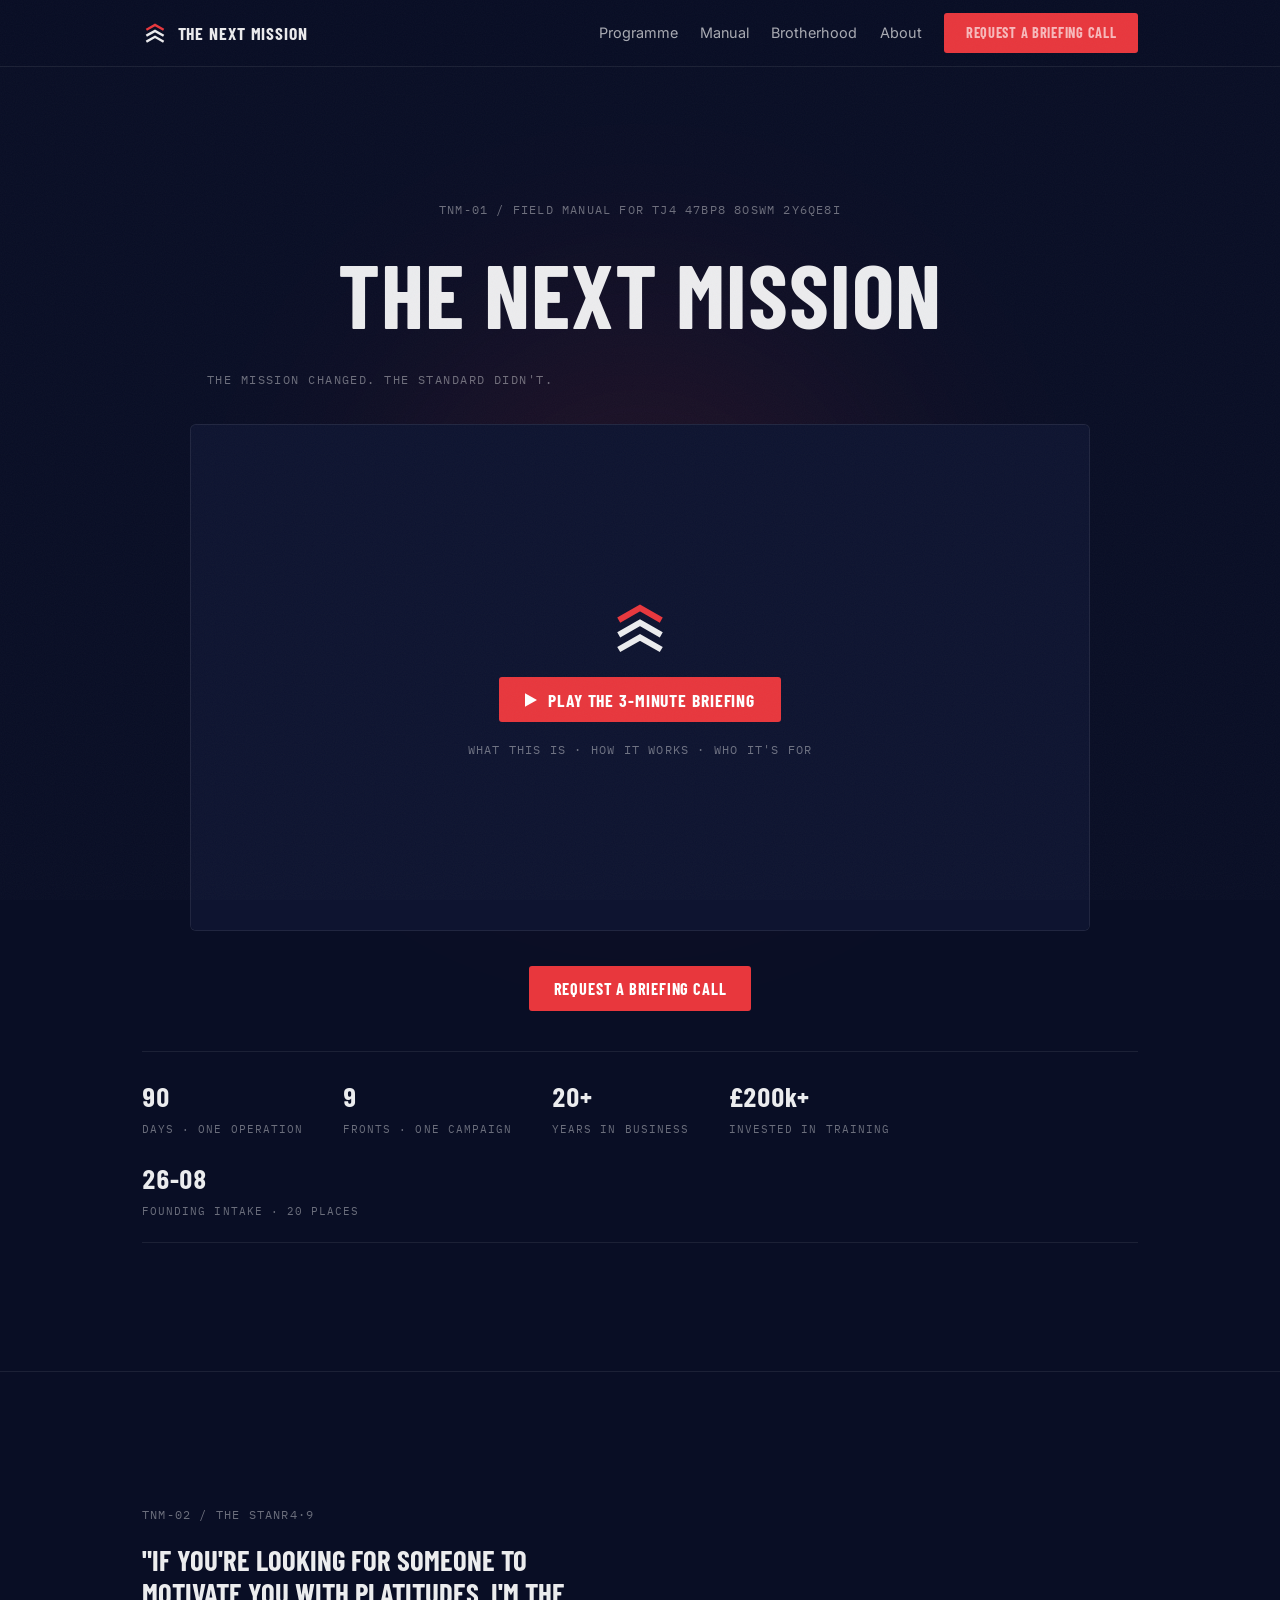
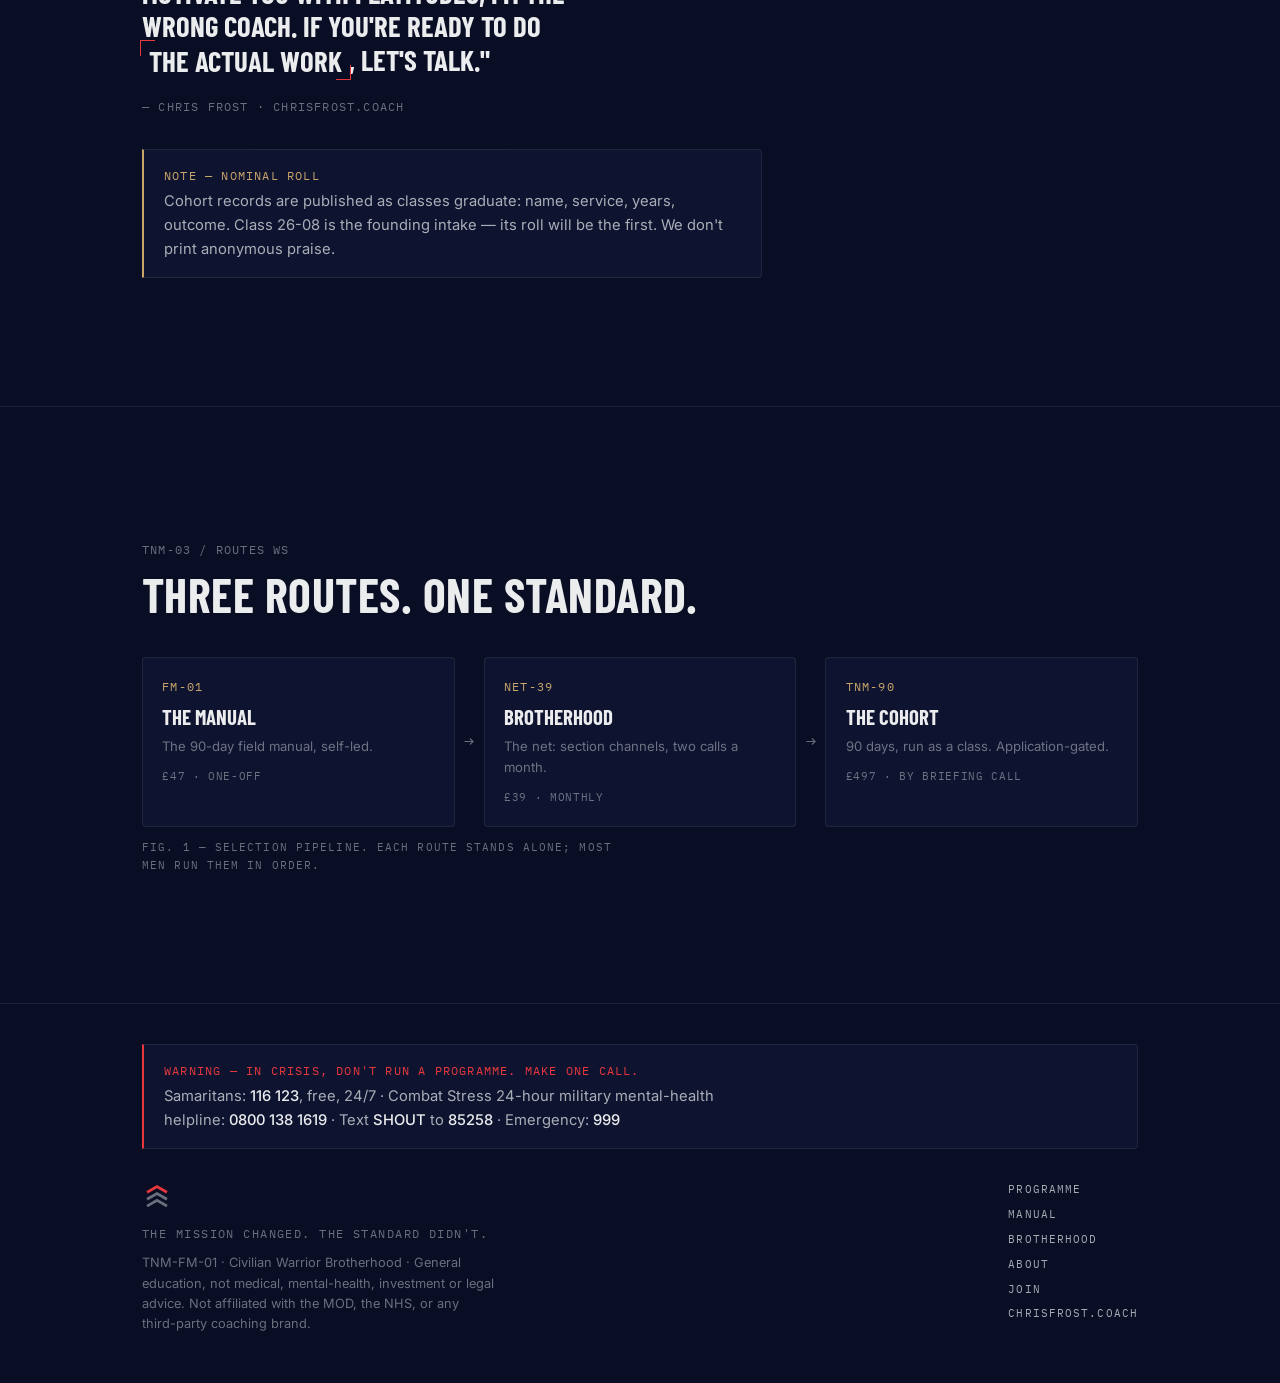
==== index.html @ 394783f0 "The Next Mission — site v1 Co-Authored-By: Claude Fable 5 <noreply@anthropic.com>" ====
<!doctype html>
<html lang="en-GB">
<head>
<meta charset="utf-8">
<meta name="viewport" content="width=device-width, initial-scale=1">
<title>The Next Mission — Civilian Warrior Brotherhood</title>
<meta name="description" content="A 90-day field manual for the fight after service. Built for British veterans. The mission changed. The standard didn't.">
<link rel="preconnect" href="https://fonts.googleapis.com">
<link rel="preconnect" href="https://fonts.gstatic.com" crossorigin>
<link href="https://fonts.googleapis.com/css2?family=Barlow+Condensed:wght@700&family=Inter:wght@400;500&family=IBM+Plex+Mono:wght@400;600&display=swap" rel="stylesheet">
<link rel="stylesheet" href="assets/site.css">
</head>
<body>

<nav class="nav" aria-label="Main">
  <div class="nav-in">
    <a class="brand" href="index.html" aria-label="The Next Mission home">
      <svg width="26" height="26" viewBox="0 0 96 96" aria-hidden="true"><g fill="none" stroke-linecap="square" stroke-width="9"><path d="M20 78 L48 62 L76 78" stroke="rgba(255,255,255,.92)"/><path d="M20 56 L48 40 L76 56" stroke="rgba(255,255,255,.92)"/><path d="M20 34 L48 18 L76 34" stroke="#E8373D"/></g></svg>
      <b>THE NEXT MISSION</b>
    </a>
    <div class="nav-links">
      <a href="programme.html">Programme</a>
      <a href="manual.html">Manual</a>
      <a href="brotherhood.html">Brotherhood</a>
      <a href="about.html">About</a>
      <a class="btn" href="join.html#call">Request a Briefing Call</a>
    </div>
  </div>
</nav>

<main>

<!-- 01 · HERO — the briefing is the hero object; the page's one glow sits behind it -->
<section class="glow" style="text-align:center;border-top:0">
  <div class="wrap">
    <span class="code" data-scramble>TNM-01 / FIELD MANUAL FOR THE FIGHT AFTER SERVICE</span>
    <h1 style="font-size:clamp(3rem,7vw,5.6rem);margin:.3em 0 .35em">The Next Mission</h1>
    <p class="doctrine" style="margin-bottom:2.2rem">THE MISSION CHANGED. THE STANDARD DIDN'T.</p>

    <div class="player" id="player" aria-label="Three-minute programme briefing">
      <div class="player-chrome"><span>BRIEFING · TNM-VID-01</span><span>3:05</span></div>

      <div class="scene" data-start="0" data-dur="12">
        <div class="stamp">MOD 90 — ARMED FORCES ID</div>
        <p class="vo">The day you handed back your MOD 90, they gave you a briefing, a handshake and a resettlement pack. Nobody handed you the next mission.</p>
      </div>
      <div class="scene" data-start="12" data-dur="22">
        <div class="lost"><span>MISSION</span><span>STRUCTURE</span><span>BROTHERHOOD</span><span>SIGNIFICANCE</span></div>
        <p class="vo">You didn't lose your edge on civvy street. You lost the things that sharpened it. And nobody's coming to re-issue them. Good — this time, you write the orders.</p>
      </div>
      <div class="scene" data-start="34" data-dur="24">
        <svg class="chev-draw" width="80" height="80" viewBox="0 0 96 96" aria-hidden="true"><g fill="none" stroke-linecap="square" stroke-width="9"><path d="M20 78 L48 62 L76 78" stroke="rgba(255,255,255,.92)"/><path d="M20 56 L48 40 L76 56" stroke="rgba(255,255,255,.92)"/><path d="M20 34 L48 18 L76 34" stroke="#E8373D"/></g></svg>
        <h3 class="title-card">The Next Mission</h3>
        <span class="code series">A 90-DAY FIELD MANUAL FOR THE FIGHT AFTER SERVICE</span>
        <p class="vo">Not therapy. Not a jobs board. Not a poster with a wolf on it. An operation — planned, briefed, scored.</p>
      </div>
      <div class="scene" data-start="58" data-dur="24">
        <div class="domains">
          <div style="animation-delay:.1s"><span class="code">CH01</span><b>Health</b></div>
          <div style="animation-delay:.25s"><span class="code">CH02</span><b>Mission</b></div>
          <div style="animation-delay:.4s"><span class="code">CH03</span><b>Potential</b></div>
          <div style="animation-delay:.55s"><span class="code">CH04</span><b>Wealth</b></div>
          <div style="animation-delay:.7s"><span class="code">CH05</span><b>Leadership</b></div>
          <div style="animation-delay:.85s"><span class="code">CH06</span><b>Relationships</b></div>
          <div style="animation-delay:1s"><span class="code">CH07</span><b>Happiness</b></div>
          <div style="animation-delay:1.15s"><span class="code">CH08</span><b>Chaos</b></div>
          <div style="animation-delay:1.3s"><span class="code">CH09</span><b>Legacy</b></div>
        </div>
        <p class="vo">Nine fronts. One campaign. Every front runs on the document grammar you already trust — objectives, drills, standards, after-action reviews.</p>
      </div>
      <div class="scene" data-start="82" data-dur="24">
        <div class="rhythm">
          <div style="animation-delay:.1s;height:52px"><b>10</b><span>Prime</span></div>
          <div style="animation-delay:.4s;height:84px"><b>20</b><span>Move</span></div>
          <div style="animation-delay:.7s;height:38px"><b>5</b><span>Debrief</span></div>
        </div>
        <div class="rhythm-total">= <em>35 min</em> / day</div>
        <div class="weekstrip" aria-hidden="true"><i></i><i></i><i></i><i></i><i></i><i></i><i></i><i></i><i></i><i></i><i></i><i></i></div>
        <p class="vo">Twelve weekly missions. Score yourself at day nought, thirty, sixty and ninety. Deltas — not feelings.</p>
      </div>
      <div class="scene" data-start="106" data-dur="24">
        <svg class="squadviz" viewBox="0 0 320 120" aria-hidden="true">
          <line x1="160" y1="34" x2="70" y2="88"/><line x1="160" y1="34" x2="130" y2="92"/><line x1="160" y1="34" x2="190" y2="92"/><line x1="160" y1="34" x2="250" y2="88"/>
          <circle class="lead" cx="160" cy="30" r="13" style="animation-delay:.1s"/>
          <circle cx="70" cy="90" r="11" style="animation-delay:.4s"/><circle cx="130" cy="94" r="11" style="animation-delay:.6s"/>
          <circle cx="190" cy="94" r="11" style="animation-delay:.8s"/><circle cx="250" cy="90" r="11" style="animation-delay:1s"/>
        </svg>
        <div class="sigline"><span>SIGNED — WITNESSED BY YOUR SECTION</span></div>
        <p class="vo">You fall in with a class. An oppo from day one. A section that notices when your SITREP doesn't land. Your commitment isn't a promise to a PDF — it's your name, witnessed.</p>
      </div>
      <div class="scene" data-start="130" data-dur="22">
        <div class="cred-card">
          <h3>Chris Frost</h3>
          <span class="code">BRITISH FORCES VETERAN · ENTREPRENEUR · CERTIFIED COACH</span>
          <div class="k">£200,000+</div>
          <span class="code">INVESTED IN TRAINING WITH THE WORLD'S LEADING COACHES</span>
        </div>
        <p class="vo">Lived experience — not a textbook. Twenty-plus years in business, and the best training money can buy, written into one manual so you don't have to guess what works.</p>
      </div>
      <div class="scene" data-start="152" data-dur="18">
        <div class="coin"><svg width="42" height="42" viewBox="0 0 96 96" aria-hidden="true"><g fill="none" stroke-linecap="square" stroke-width="9"><path d="M20 78 L48 62 L76 78" stroke="#C9A56A"/><path d="M20 56 L48 40 L76 56" stroke="#C9A56A"/><path d="M20 34 L48 18 L76 34" stroke="#E8373D"/></g></svg></div>
        <span class="code brass">FINISHERS LEAD THE NEXT CLASS</span>
        <p class="vo">Finish the ninety and you get the mission after the mission — reaching back for the man one tour behind you. That's not a feature of the brotherhood. That is the brotherhood.</p>
      </div>
      <div class="scene" data-start="170" data-dur="15">
        <div class="cta-card">
          <h3>Class 26-08 is forming</h3>
          <span class="code">20 PLACES · FOUNDING INTAKE</span>
        </div>
        <p class="vo">If you're still the man who does hard things on purpose — fall in. The mission continues.</p>
        <p class="crisis-mini">IN CRISIS? SAMARITANS 116 123 · COMBAT STRESS 0800 138 1619 · TEXT SHOUT TO 85258 · EMERGENCY 999</p>
      </div>

      <div class="poster" id="poster">
        <svg width="64" height="64" viewBox="0 0 96 96" aria-hidden="true"><g fill="none" stroke-linecap="square" stroke-width="9"><path d="M20 78 L48 62 L76 78" stroke="rgba(255,255,255,.92)"/><path d="M20 56 L48 40 L76 56" stroke="rgba(255,255,255,.92)"/><path d="M20 34 L48 18 L76 34" stroke="#E8373D"/></g></svg>
        <button class="playbtn" id="play">
          <svg viewBox="0 0 14 16" fill="currentColor" aria-hidden="true"><path d="M0 0 L14 8 L0 16 Z"/></svg>
          Play the 3-minute briefing
        </button>
        <span class="code">WHAT THIS IS · HOW IT WORKS · WHO IT'S FOR</span>
      </div>
      <div class="player-bar" id="bar" hidden>
        <button class="pp" id="pp" aria-label="Pause">❚❚</button>
        <button class="mute" id="mute" aria-label="Mute voiceover" hidden>🔊</button>
        <div class="track" id="track" role="slider" aria-label="Seek" aria-valuemin="0" aria-valuemax="185" aria-valuenow="0" tabindex="0">
          <div class="rail"><div class="fill" id="fill"></div></div>
        </div>
        <span class="timecode" id="tc">0:00 / 3:05</span>
      </div>
    </div>

    <div style="margin-top:2.2rem">
      <a class="btn" href="join.html#call">Request a Briefing Call</a>
    </div>

    <!-- 02 · PROVENANCE STRIP -->
    <div class="provenance reveal" style="text-align:left">
      <div class="prov"><b>90</b><span>Days · one operation</span></div>
      <div class="prov"><b>9</b><span>Fronts · one campaign</span></div>
      <div class="prov"><b>20+</b><span>Years in business</span></div>
      <div class="prov"><b>£200k+</b><span>Invested in training</span></div>
      <div class="prov"><b>26-08</b><span>Founding intake · 20 places</span></div>
    </div>
  </div>
</section>

<!-- 03 · PROOF (honest: founding intake — records published as classes graduate) -->
<section>
  <div class="wrap reveal">
    <span class="code" data-scramble>TNM-02 / THE STANDARD</span>
    <blockquote style="font-size:clamp(1.3rem,3vw,1.8rem);color:var(--t-hi);max-width:34ch;font-family:var(--font-display);text-transform:uppercase;font-weight:700;line-height:1.15;margin:1rem 0 1.2rem">
      "If you're looking for someone to motivate you with platitudes, I'm the wrong coach. If you're ready to do <span class="crosshair">the actual work</span>, let's talk."
    </blockquote>
    <p class="code">— CHRIS FROST · CHRISFROST.COACH</p>
    <div class="advisory brass" style="margin-top:2rem">
      <span class="code">NOTE — NOMINAL ROLL</span>
      <p>Cohort records are published as classes graduate: name, service, years, outcome. Class 26-08 is the founding intake — its roll will be the first. We don't print anonymous praise.</p>
    </div>
  </div>
</section>

<!-- 04 · PIPELINE -->
<section>
  <div class="wrap reveal">
    <span class="code" data-scramble>TNM-03 / ROUTES IN</span>
    <h2 style="font-size:clamp(2rem,4.5vw,3rem);margin-top:.5rem">Three routes. One standard.</h2>
    <div class="pipeline">
      <a class="pipe-node" href="manual.html">
        <span class="code">FM-01</span><b>The Manual</b>
        <small>The 90-day field manual, self-led.</small>
        <span class="p">£47 · ONE-OFF</span>
      </a>
      <div class="pipe-arrow" aria-hidden="true">→</div>
      <a class="pipe-node" href="brotherhood.html">
        <span class="code">NET-39</span><b>Brotherhood</b>
        <small>The net: section channels, two calls a month.</small>
        <span class="p">£39 · MONTHLY</span>
      </a>
      <div class="pipe-arrow" aria-hidden="true">→</div>
      <a class="pipe-node" href="programme.html">
        <span class="code">TNM-90</span><b>The Cohort</b>
        <small>90 days, run as a class. Application-gated.</small>
        <span class="p">£497 · BY BRIEFING CALL</span>
      </a>
    </div>
    <p class="fig-cap">FIG. 1 — SELECTION PIPELINE. EACH ROUTE STANDS ALONE; MOST MEN RUN THEM IN ORDER.</p>
  </div>
</section>

</main>

<!-- 05 · FOOTER -->
<footer>
  <div class="wrap">
    <div class="advisory signal" style="margin-bottom:2rem;max-width:none">
      <span class="code">WARNING — IN CRISIS, DON'T RUN A PROGRAMME. MAKE ONE CALL.</span>
      <p>Samaritans: <strong>116 123</strong>, free, 24/7 · Combat Stress 24-hour military mental-health helpline: <strong>0800 138 1619</strong> · Text <strong>SHOUT</strong> to <strong>85258</strong> · Emergency: <strong>999</strong></p>
    </div>
    <div class="foot">
      <div>
        <svg width="30" height="30" viewBox="0 0 96 96" aria-hidden="true"><g fill="none" stroke-linecap="square" stroke-width="9"><path d="M20 78 L48 62 L76 78" stroke="rgba(255,255,255,.4)"/><path d="M20 56 L48 40 L76 56" stroke="rgba(255,255,255,.4)"/><path d="M20 34 L48 18 L76 34" stroke="#E8373D"/></g></svg>
        <p class="doctrine" style="margin-top:.8rem">THE MISSION CHANGED. THE STANDARD DIDN'T.</p>
        <p class="fine">TNM-FM-01 · Civilian Warrior Brotherhood · General education, not medical, mental-health, investment or legal advice. Not affiliated with the MOD, the NHS, or any third-party coaching brand.</p>
      </div>
      <nav aria-label="Footer">
        <a href="programme.html">PROGRAMME</a>
        <a href="manual.html">MANUAL</a>
        <a href="brotherhood.html">BROTHERHOOD</a>
        <a href="about.html">ABOUT</a>
        <a href="join.html">JOIN</a>
        <a href="https://chrisfrost.coach">CHRISFROST.COACH</a>
      </nav>
    </div>
  </div>
</footer>

<script src="assets/site.js"></script>
</body>
</html>
---- assets/site.css ----
/* The Next Mission — site design system.
   BINDING SPEC: docs/design-brief.md. Deviations require a DECISIONS.md entry.
   Core rules: hairline borders 1px rgba(255,255,255,.08); text opacity tiers .92/.65/.40;
   red = primary CTA + max one element per viewport; brass = codes, rules, numerals only;
   one glow per page; motion 150–250ms ease-out, ≤4px transforms. */

:root{
  --navy:#090E25; --raised:#0E1430; --overlay:#131A3B;
  --line:rgba(255,255,255,.08); --line-hover:rgba(255,255,255,.16);
  --t-hi:rgba(255,255,255,.92); --t-body:rgba(255,255,255,.65); --t-meta:rgba(255,255,255,.40);
  --signal:#E8373D; --signal-hover:#D02A30; --brass:#C9A56A;
  --font-display:"Barlow Condensed","Arial Narrow","Helvetica Neue",sans-serif;
  --font-body:"Inter",system-ui,"Helvetica Neue",sans-serif;
  --font-mono:"IBM Plex Mono",ui-monospace,"SF Mono",Menlo,monospace;
  --ease:cubic-bezier(.2,.7,.3,1);
}
*{box-sizing:border-box;margin:0;padding:0}
html{scroll-behavior:smooth}
body{background:var(--navy);color:var(--t-body);font-family:var(--font-body);font-size:17px;line-height:1.6;-webkit-font-smoothing:antialiased;overflow-x:hidden}
/* [21st.dev] noise texture — printed-paper grain, the cheapest de-AI move */
body::after{content:"";position:fixed;inset:0;z-index:99;pointer-events:none;opacity:.035;
  background-image:url("data:image/svg+xml,%3Csvg xmlns='http://www.w3.org/2000/svg' width='160' height='160'%3E%3Cfilter id='n'%3E%3CfeTurbulence type='fractalNoise' baseFrequency='0.9' numOctaves='2'/%3E%3C/filter%3E%3Crect width='160' height='160' filter='url(%23n)'/%3E%3C/svg%3E")}
a{color:inherit}
img,svg{max-width:100%;display:block}
::selection{background:var(--signal);color:#fff}
:focus-visible{outline:2px solid var(--signal);outline-offset:2px}
.wrap{max-width:1060px;margin:0 auto;padding:0 clamp(1rem,4vw,2rem)}
h1,h2,h3{font-family:var(--font-display);font-weight:700;text-transform:uppercase;letter-spacing:.01em;color:var(--t-hi);text-wrap:balance;line-height:1}
p{max-width:68ch}
strong{color:var(--t-hi);font-weight:500}

/* mono micro-label grammar */
.code{font-family:var(--font-mono);font-size:12px;letter-spacing:.1em;text-transform:uppercase;color:var(--t-meta)}
.code.brass{color:var(--brass)}
.doctrine{font-family:var(--font-mono);font-size:12px;letter-spacing:.12em;text-transform:uppercase;color:var(--t-meta)}

/* nav */
.nav{position:sticky;top:0;z-index:50;background:color-mix(in srgb,var(--navy) 90%,transparent);backdrop-filter:blur(10px);border-bottom:1px solid var(--line)}
.nav-in{display:flex;align-items:center;gap:1.25rem;padding:.8rem clamp(1rem,4vw,2rem);max-width:1060px;margin:0 auto}
.brand{display:flex;align-items:center;gap:.6rem;text-decoration:none}
.brand b{font-family:var(--font-display);font-weight:700;font-size:1.1rem;letter-spacing:.05em;color:var(--t-hi)}
.nav-links{display:flex;gap:1.4rem;margin-left:auto;align-items:center}
.nav-links a{text-decoration:none;color:var(--t-body);font-size:.9rem;transition:color 150ms var(--ease)}
.nav-links a:hover,.nav-links a[aria-current="page"]{color:var(--t-hi)}
@media(max-width:780px){.nav-links a:not(.btn){display:none}}

/* the one button style */
.btn{display:inline-block;background:var(--signal);color:#fff;font-family:var(--font-display);font-weight:700;text-transform:uppercase;letter-spacing:.05em;font-size:1.02rem;padding:.6em 1.5em;border:0;border-radius:3px;text-decoration:none;cursor:pointer;transition:background 150ms var(--ease)}
.btn:hover{background:var(--signal-hover)}
.textlink{color:var(--t-body);text-decoration:none;border-bottom:1px solid var(--line);transition:color 150ms var(--ease),border-color 150ms var(--ease);font-size:.95rem}
.textlink:hover{color:var(--t-hi);border-color:var(--line-hover)}

/* sections */
main section{padding:clamp(72px,10vw,150px) 0;border-top:1px solid var(--line)}
main section:first-child{border-top:0}
.sec-head{margin-bottom:2.4rem}
.sec-head h2{font-size:clamp(2.2rem,5vw,3.4rem);margin-top:.5rem}
.lead{color:var(--t-body);font-size:1.05rem;max-width:62ch}
.lead strong{color:var(--t-hi)}

/* hairline cards */
.hair{background:var(--raised);border:1px solid var(--line);border-radius:4px;transition:border-color 150ms var(--ease),background 150ms var(--ease)}
.hair:hover{border-color:var(--line-hover);background:var(--overlay)}

/* spec sheet block — appears directly above every CTA */
.spec{border-top:1px solid var(--line);border-bottom:1px solid var(--line);margin:2.2rem 0 1.6rem;max-width:560px}
.spec-row{display:flex;justify-content:space-between;gap:2rem;padding:.65rem 0;border-top:1px solid var(--line)}
.spec-row:first-child{border-top:0}
.spec-row .k{font-family:var(--font-mono);font-size:12px;letter-spacing:.1em;text-transform:uppercase;color:var(--t-meta)}
.spec-row .v{font-family:var(--font-mono);font-size:13px;letter-spacing:.06em;text-transform:uppercase;color:var(--t-hi);text-align:right;font-variant-numeric:tabular-nums}
.spec-row .v.brass{color:var(--brass)}

/* advisory boxes — NOTE (meta) / STANDARD (brass) / WARNING (signal) */
.advisory{border:1px solid var(--line);border-left:2px solid var(--t-meta);background:var(--raised);padding:1rem 1.25rem;max-width:620px;border-radius:0 4px 4px 0}
.advisory.brass{border-left-color:var(--brass)}
.advisory.signal{border-left-color:var(--signal)}
.advisory .code{display:block;margin-bottom:.35rem}
.advisory.signal .code{color:var(--signal)}
.advisory.brass .code{color:var(--brass)}
.advisory p{font-size:.92rem;color:var(--t-body)}
.advisory ul{margin:.4rem 0 0 1.1rem;font-size:.92rem;color:var(--t-body)}
.advisory li{margin:.2rem 0}

/* phase diagram — 1px brass engineering strokes, figure-numbered */
.fig{margin:2.5rem 0}
.fig-cap{font-family:var(--font-mono);font-size:11px;letter-spacing:.1em;text-transform:uppercase;color:var(--t-meta);margin-top:.8rem}
.phases{display:grid;grid-template-columns:repeat(3,1fr);gap:0;border:1px solid var(--line)}
.phase{padding:1.4rem 1.2rem;border-left:1px solid var(--line)}
.phase:first-child{border-left:0}
.phase .code{color:var(--brass);display:block}
.phase b{font-family:var(--font-display);font-weight:700;text-transform:uppercase;font-size:1.35rem;color:var(--t-hi);display:block;margin:.3rem 0 .2rem}
.phase small{font-size:.85rem;color:var(--t-meta);display:block}
.phase .days{font-family:var(--font-mono);font-size:11px;color:var(--t-meta);letter-spacing:.08em;display:block;margin-top:.6rem;border-top:1px solid var(--line);padding-top:.5rem}
@media(max-width:640px){.phases{grid-template-columns:1fr}.phase{border-left:0;border-top:1px solid var(--line)}.phase:first-child{border-top:0}}

/* timetable / schedule blocks */
.sched{border:1px solid var(--line);border-radius:4px;overflow:hidden;max-width:640px}
.sched-row{display:grid;grid-template-columns:110px 1fr;border-top:1px solid var(--line)}
.sched-row:first-child{border-top:0}
.sched-row .t{font-family:var(--font-mono);font-size:12px;letter-spacing:.06em;color:var(--brass);padding:.8rem;border-right:1px solid var(--line);text-transform:uppercase}
.sched-row .d{padding:.8rem 1rem;font-size:.92rem;color:var(--t-body)}
.sched-row .d b{color:var(--t-hi);font-weight:500}

/* [21st.dev] terminal card — MISSION LOG (reserved for REAL records only) */
.terminal{background:#070B1D;border:1px solid var(--line);border-radius:4px;max-width:620px;font-family:var(--font-mono)}
.terminal-bar{display:flex;gap:.4rem;padding:.6rem .8rem;border-bottom:1px solid var(--line)}
.terminal-bar i{width:9px;height:9px;border-radius:50%;background:var(--line);display:block}
.terminal-body{padding:1rem 1.1rem;font-size:.82rem;line-height:1.7;color:var(--t-body)}
.terminal-body .ln{color:var(--t-meta)}
.terminal-body .ok{color:var(--brass)}

/* [21st.dev] crosshair pointer-highlight — max one per page */
.crosshair{position:relative;display:inline-block;color:var(--t-hi);padding:.05em .25em}
.crosshair::before,.crosshair::after{content:"";position:absolute;width:.5em;height:.5em;border:1.5px solid var(--signal)}
.crosshair::before{top:-2px;left:-2px;border-right:0;border-bottom:0}
.crosshair::after{bottom:-2px;right:-2px;border-left:0;border-top:0}

/* [21st.dev] sticky intake banner */
.intake-bar{position:sticky;top:53px;z-index:40;background:var(--signal);color:#fff;font-family:var(--font-mono);font-size:11.5px;letter-spacing:.08em;text-transform:uppercase;text-align:center;padding:.55rem 1rem}
.intake-bar a{color:#fff;text-decoration:underline;text-underline-offset:2px}

/* [21st.dev] radar sweep — brass conic, low opacity (brotherhood) */
.radar-wrap{position:relative;overflow:hidden}
.radar{position:absolute;width:640px;height:640px;left:50%;top:50%;transform:translate(-50%,-50%);border-radius:50%;pointer-events:none;opacity:.10;
  background:conic-gradient(from 0deg,transparent 0 84%,var(--brass) 97%,transparent 100%);
  animation:radar 7s linear infinite}
.radar::after{content:"";position:absolute;inset:0;border-radius:50%;border:1px solid var(--brass);opacity:.5}
.radar::before{content:"";position:absolute;inset:22%;border-radius:50%;border:1px solid var(--brass);opacity:.35}
@keyframes radar{to{transform:translate(-50%,-50%) rotate(360deg)}}

/* [21st.dev] image/day comparison slider */
.compare{position:relative;border:1px solid var(--line);border-radius:4px;overflow:hidden;max-width:720px;user-select:none}
.compare .pane{padding:1.6rem 1.4rem;min-height:220px}
.compare .after{position:absolute;inset:0;background:var(--raised);clip-path:inset(0 0 0 var(--cut,50%))}
.compare .tag{position:absolute;top:.7rem;font-family:var(--font-mono);font-size:10.5px;letter-spacing:.1em;color:var(--t-meta)}
.compare .tag.l{left:.9rem}.compare .tag.r{right:.9rem;color:var(--brass)}
.compare .handle{position:absolute;top:0;bottom:0;left:var(--cut,50%);width:1px;background:var(--line-hover);cursor:ew-resize}
.compare .handle::after{content:"◂ ▸";position:absolute;top:50%;left:50%;transform:translate(-50%,-50%);background:var(--overlay);border:1px solid var(--line-hover);border-radius:999px;padding:.25rem .55rem;font-size:.7rem;color:var(--t-hi);white-space:nowrap}
.compare ul{list-style:none;font-size:.9rem;display:flex;flex-direction:column;gap:.45rem;margin-top:1.6rem}
.compare li::before{content:"— ";color:var(--t-meta)}
.compare .after li::before{content:"▲ ";color:var(--brass)}

/* [21st.dev] redaction flashlight */
.redact{position:relative;background:var(--raised);border:1px solid var(--line);border-radius:4px;padding:1.6rem;max-width:640px;cursor:crosshair}
.redact p{font-size:1rem;line-height:1.9}
.redact .blk{background:var(--t-hi);color:transparent;border-radius:1px;transition:background 250ms var(--ease),color 250ms var(--ease)}
.redact.on .blk,.redact .blk.reveal{background:transparent;color:var(--signal)}
.redact .hint{font-family:var(--font-mono);font-size:10.5px;letter-spacing:.1em;text-transform:uppercase;color:var(--t-meta);display:block;margin-top:1rem}

/* tier cards + comparison table */
.tiers{display:grid;grid-template-columns:repeat(auto-fit,minmax(240px,1fr));gap:1rem;margin-top:2.2rem;align-items:stretch}
.tier{background:var(--raised);border:1px solid var(--line);border-radius:4px;padding:1.6rem;display:flex;flex-direction:column;gap:.55rem;transition:border-color 150ms var(--ease)}
.tier:hover{border-color:var(--line-hover)}
.tier.feature{border-color:rgba(232,55,61,.5)}
.tier .code{display:block}
.tier h3{font-size:1.35rem}
.tier .price{font-family:var(--font-display);font-size:2.2rem;font-weight:700;color:var(--t-hi);font-variant-numeric:tabular-nums}
.tier .price small{font-size:.95rem;color:var(--t-meta);font-family:var(--font-body);font-weight:400}
.tier ul{list-style:none;display:flex;flex-direction:column;gap:.45rem;font-size:.9rem;margin:.2rem 0 1rem}
.tier ul li::before{content:"— ";color:var(--t-meta)}
.tier .btn,.tier .textlink{margin-top:auto;text-align:center}
.cmp{margin-top:2rem;border:1px solid var(--line);border-radius:4px;overflow-x:auto}
.cmp table{width:100%;border-collapse:collapse;font-size:.88rem;min-width:560px}
.cmp th{font-family:var(--font-mono);font-size:11px;letter-spacing:.08em;text-transform:uppercase;color:var(--t-meta);font-weight:400;text-align:left;padding:.7rem .9rem;border-bottom:1px solid var(--line)}
.cmp td{padding:.6rem .9rem;border-bottom:1px solid var(--line);color:var(--t-body)}
.cmp tr:last-child td{border-bottom:0}
.cmp td.y{color:var(--brass);font-family:var(--font-mono)}
.cmp td.n{color:var(--t-meta)}

/* dossier / service record table */
.dossier{display:grid;gap:2rem;grid-template-columns:1fr;max-width:820px}
@media(min-width:760px){.dossier{grid-template-columns:280px 1fr}}
.id-photo{border:1px solid var(--line);border-radius:4px;aspect-ratio:4/5;background:var(--raised);display:flex;flex-direction:column;align-items:center;justify-content:center;gap:.8rem;color:var(--t-meta)}
.record{border:1px solid var(--line);border-radius:4px}
.record-row{display:grid;grid-template-columns:160px 1fr;border-top:1px solid var(--line)}
.record-row:first-child{border-top:0}
.record-row .k{font-family:var(--font-mono);font-size:11px;letter-spacing:.1em;text-transform:uppercase;color:var(--t-meta);padding:.75rem .9rem;border-right:1px solid var(--line)}
.record-row .v{padding:.75rem 1rem;font-size:.92rem;color:var(--t-hi)}
@media(max-width:520px){.record-row{grid-template-columns:120px 1fr}}

/* pipeline diagram (index) */
.pipeline{display:grid;grid-template-columns:1fr auto 1fr auto 1fr;gap:.6rem;align-items:stretch;margin-top:2.4rem}
.pipe-node{background:var(--raised);border:1px solid var(--line);border-radius:4px;padding:1.2rem;text-decoration:none;transition:border-color 150ms var(--ease),background 150ms var(--ease);display:block}
.pipe-node:hover{border-color:var(--line-hover);background:var(--overlay)}
.pipe-node .code{color:var(--brass);display:block}
.pipe-node b{font-family:var(--font-display);font-weight:700;text-transform:uppercase;font-size:1.3rem;color:var(--t-hi);display:block;margin:.25rem 0 .15rem}
.pipe-node small{font-size:.82rem;color:var(--t-meta);display:block}
.pipe-node .p{font-family:var(--font-mono);font-size:11px;color:var(--t-meta);display:block;margin-top:.7rem;letter-spacing:.06em}
.pipe-arrow{display:flex;align-items:center;color:var(--t-meta);font-family:var(--font-mono)}
@media(max-width:700px){.pipeline{grid-template-columns:1fr}.pipe-arrow{justify-content:center;transform:rotate(90deg);padding:.1rem 0}}

/* provenance strip */
.provenance{display:flex;flex-wrap:wrap;gap:2.5rem;row-gap:1.2rem;align-items:baseline;border-top:1px solid var(--line);border-bottom:1px solid var(--line);padding:1.4rem 0;margin-top:2.5rem}
.prov{display:flex;flex-direction:column;gap:.15rem}
.prov b{font-family:var(--font-display);font-size:1.7rem;font-weight:700;color:var(--t-hi);font-variant-numeric:tabular-nums}
.prov span{font-family:var(--font-mono);font-size:10.5px;letter-spacing:.1em;text-transform:uppercase;color:var(--t-meta)}

/* form (join) */
.callform{background:var(--raised);border:1px solid var(--line);border-radius:4px;padding:1.8rem;max-width:560px}
.callform label{display:block;font-family:var(--font-mono);font-size:11px;letter-spacing:.1em;text-transform:uppercase;color:var(--t-meta);margin:1.1rem 0 .35rem}
.callform label:first-of-type{margin-top:0}
.callform input,.callform select,.callform textarea{width:100%;background:var(--navy);border:1px solid var(--line);border-radius:3px;color:var(--t-hi);font-family:var(--font-body);font-size:.95rem;padding:.6rem .7rem;transition:border-color 150ms var(--ease)}
.callform input:focus,.callform select:focus,.callform textarea:focus{outline:0;border-color:var(--line-hover)}
.callform textarea{min-height:96px;resize:vertical}
.callform .btn{width:100%;margin-top:1.4rem}
.callform .trust{font-size:.82rem;color:var(--t-meta);margin-top:.8rem;text-align:center}

/* FAQ — plain, hairline */
.faq{margin-top:2rem;max-width:640px}
.faq details{border-top:1px solid var(--line);padding:.85rem 0}
.faq details:last-child{border-bottom:1px solid var(--line)}
.faq summary{cursor:pointer;font-weight:500;color:var(--t-hi);font-size:1rem;list-style:none;display:flex;justify-content:space-between;gap:1rem}
.faq summary::after{content:"+";color:var(--t-meta);font-family:var(--font-mono)}
.faq details[open] summary::after{content:"–"}
.faq details p{color:var(--t-body);font-size:.92rem;margin-top:.5rem}

/* footer */
footer{border-top:1px solid var(--line);padding:2.5rem 0 3rem}
.foot{display:flex;flex-wrap:wrap;gap:2rem;justify-content:space-between;align-items:flex-start}
.foot .fine{color:var(--t-meta);font-size:.8rem;max-width:44ch;margin-top:.6rem}
.foot nav{display:flex;flex-direction:column;gap:.45rem}
.foot nav a{text-decoration:none;font-family:var(--font-mono);font-size:11px;letter-spacing:.1em;text-transform:uppercase;color:var(--t-body)}
.foot nav a:hover{color:var(--t-hi)}

/* hero glow — the ONE glow per page */
.glow{position:relative}
.glow::before{content:"";position:absolute;width:520px;height:520px;left:50%;top:38%;transform:translate(-50%,-50%);border-radius:50%;background:var(--signal);opacity:.10;filter:blur(120px);pointer-events:none;z-index:-1}
.glow.brass::before{background:var(--brass);opacity:.08}

/* briefing player (index hero) */
.player{position:relative;max-width:900px;margin:0 auto;aspect-ratio:16/9;background:var(--raised);border:1px solid var(--line);border-radius:6px;overflow:hidden;text-align:left}
.player-chrome{position:absolute;top:0;left:0;right:0;display:flex;justify-content:space-between;padding:.7rem 1rem;z-index:5;pointer-events:none}
.player-chrome span{font-family:var(--font-mono);font-size:11px;letter-spacing:.1em;text-transform:uppercase;color:var(--t-meta)}
.scene{position:absolute;inset:0;display:none;flex-direction:column;align-items:center;justify-content:center;padding:clamp(1rem,5vw,3rem);gap:clamp(.6rem,2vw,1.3rem)}
.scene.active{display:flex}
.vo{max-width:36rem;text-align:center;color:var(--t-body);font-size:clamp(.9rem,2.1vw,1.05rem);opacity:0;transform:translateY(4px);transition:opacity .6s var(--ease),transform .6s var(--ease)}
.scene.active .vo{opacity:1;transform:none}
.stamp{font-family:var(--font-mono);font-size:clamp(1.1rem,3.6vw,1.9rem);letter-spacing:.16em;border:1px solid var(--t-hi);color:var(--t-hi);padding:.5em 1em;opacity:0;text-align:center}
.scene.active .stamp{animation:stampIn .5s .4s var(--ease) forwards,stampOut 1s 9s var(--ease) forwards}
@keyframes stampIn{from{opacity:0;transform:scale(1.2)}to{opacity:1;transform:scale(1)}}
@keyframes stampOut{to{opacity:0;transform:translateX(48vw)}}
.lost{display:flex;flex-direction:column;gap:.35em;text-align:center}
.lost span{font-family:var(--font-display);font-size:clamp(1.5rem,4.6vw,2.4rem);font-weight:700;letter-spacing:.05em;opacity:0;color:var(--t-hi)}
.scene.active .lost span{animation:lightDim 5s var(--ease) forwards}
.scene.active .lost span:nth-child(2){animation-delay:1.3s}
.scene.active .lost span:nth-child(3){animation-delay:2.6s}
.scene.active .lost span:nth-child(4){animation-delay:3.9s}
@keyframes lightDim{0%{opacity:0}18%{opacity:.92}100%{opacity:.2}}
.chev-draw path{stroke-dasharray:130;stroke-dashoffset:130}
.scene.active .chev-draw path{animation:draw .8s var(--ease) forwards}
.scene.active .chev-draw path:nth-child(2){animation-delay:.5s}
.scene.active .chev-draw path:nth-child(3){animation-delay:1s}
@keyframes draw{to{stroke-dashoffset:0}}
.scene h3.title-card{font-size:clamp(1.8rem,5vw,2.9rem);text-align:center;opacity:0}
.scene.active h3.title-card{animation:fadeUp .7s 1.6s var(--ease) forwards}
.scene .series{opacity:0}
.scene.active .series{animation:fadeUp .7s 2s var(--ease) forwards}
@keyframes fadeUp{from{opacity:0;transform:translateY(4px)}to{opacity:1;transform:none}}
.domains{display:grid;grid-template-columns:repeat(3,1fr);gap:.5rem;width:min(30rem,90%)}
.domains div{border:1px solid var(--line);border-radius:3px;padding:.5rem .6rem;opacity:0;background:var(--overlay)}
.domains .code{color:var(--brass);font-size:.65rem;display:block}
.domains b{font-family:var(--font-display);font-weight:700;text-transform:uppercase;letter-spacing:.03em;color:var(--t-hi);font-size:clamp(.85rem,2vw,1rem)}
.scene.active .domains div{animation:fadeUp .4s var(--ease) forwards}
.rhythm{display:flex;gap:.5rem;align-items:flex-end}
.rhythm div{background:var(--overlay);border:1px solid var(--line);border-radius:3px;display:flex;flex-direction:column;justify-content:flex-end;align-items:center;padding:.4rem;width:clamp(3.2rem,9vw,4.5rem);opacity:0}
.rhythm div b{font-family:var(--font-display);font-size:1.25rem;color:var(--t-hi)}
.rhythm div span{font-size:.6rem;color:var(--t-meta);font-family:var(--font-mono);text-transform:uppercase;letter-spacing:.05em;text-align:center}
.scene.active .rhythm div{animation:fadeUp .5s var(--ease) forwards}
.rhythm-total{font-family:var(--font-display);font-size:clamp(1.5rem,4.2vw,2.2rem);color:var(--t-hi);opacity:0}
.rhythm-total em{color:var(--signal);font-style:normal}
.scene.active .rhythm-total{animation:fadeUp .6s 1.7s var(--ease) forwards}
.weekstrip{display:flex;gap:3px;opacity:0}
.scene.active .weekstrip{animation:fadeUp .5s 2.4s var(--ease) forwards}
.weekstrip i{width:clamp(14px,3vw,24px);height:6px;background:var(--brass);opacity:.7}
.weekstrip i:nth-child(4n){background:var(--signal)}
.squadviz{width:min(22rem,80%)}
.squadviz line{stroke:var(--line);stroke-width:1.5}
.squadviz circle{fill:var(--overlay);stroke:var(--t-meta);stroke-width:1.5;opacity:0}
.scene.active .squadviz circle{animation:fadeUp .4s var(--ease) forwards}
.squadviz circle.lead{stroke:var(--signal)}
.sigline{width:min(20rem,70%);border-bottom:1px solid var(--t-meta);position:relative;height:2.2rem}
.sigline::after{content:"";position:absolute;bottom:6px;left:0;height:1px;width:0;background:var(--t-hi);transition:width 1.4s 1.2s var(--ease)}
.scene.active .sigline::after{width:72%}
.sigline span{position:absolute;bottom:-1.5rem;left:0;font-family:var(--font-mono);font-size:.6rem;color:var(--t-meta);letter-spacing:.1em}
.cred-card,.cta-card{border:1px solid var(--line);background:var(--overlay);border-radius:4px;padding:clamp(1rem,3vw,1.6rem) clamp(1.2rem,4vw,2rem);text-align:center;opacity:0;max-width:30rem}
.cta-card{border-color:rgba(232,55,61,.5)}
.scene.active .cred-card,.scene.active .cta-card{animation:fadeUp .6s .3s var(--ease) forwards}
.cred-card h3,.cta-card h3{font-size:clamp(1.4rem,3.6vw,2rem)}
.cred-card .code{display:block;margin-top:.4rem;color:var(--brass)}
.cred-card .k{font-family:var(--font-display);font-size:clamp(1.5rem,4vw,2.2rem);color:var(--t-hi);margin-top:.4rem}
.cta-card .code{margin-top:.4rem;display:block}
.coin{width:clamp(84px,16vw,120px);aspect-ratio:1;border-radius:50%;border:1px solid var(--brass);display:flex;align-items:center;justify-content:center;opacity:0}
.scene.active .coin{animation:coinIn 1.6s var(--ease) forwards}
@keyframes coinIn{0%{opacity:0;transform:rotateY(90deg)}55%{opacity:1;transform:rotateY(-12deg)}100%{opacity:1;transform:rotateY(0)}}
.crisis-mini{position:absolute;bottom:3.4rem;left:0;right:0;text-align:center;font-size:.64rem;color:var(--t-meta);font-family:var(--font-mono);letter-spacing:.04em;opacity:0;padding:0 1rem}
.scene.active .crisis-mini{animation:fadeUp .6s 2s var(--ease) forwards}
.poster{position:absolute;inset:0;display:flex;flex-direction:column;align-items:center;justify-content:center;gap:1.1rem;background:var(--raised);z-index:10;transition:opacity .4s var(--ease)}
.poster.hidden{opacity:0;pointer-events:none}
.poster .code{color:var(--t-meta)}
.playbtn{display:flex;align-items:center;gap:.7rem;background:var(--signal);border:0;color:#fff;font-family:var(--font-display);font-weight:700;text-transform:uppercase;letter-spacing:.05em;font-size:1.1rem;padding:.65em 1.5em;border-radius:3px;cursor:pointer;transition:background 150ms var(--ease)}
.playbtn:hover{background:var(--signal-hover)}
.playbtn svg{width:12px;height:14px}
.player-bar{position:absolute;bottom:0;left:0;right:0;display:flex;align-items:center;gap:.7rem;padding:.55rem .9rem;background:color-mix(in srgb,var(--navy) 86%,transparent);z-index:6}
.pp,.mute{background:none;border:1px solid var(--line);color:var(--t-hi);width:1.9rem;height:1.9rem;border-radius:3px;cursor:pointer;font-size:.7rem;display:flex;align-items:center;justify-content:center;flex:none;transition:border-color 150ms var(--ease)}
.pp:hover,.mute:hover{border-color:var(--line-hover)}
.track{flex:1;height:18px;display:flex;align-items:center;cursor:pointer;position:relative}
.track .rail{height:2px;width:100%;background:var(--line);position:relative}
.track .fill{position:absolute;left:0;top:0;bottom:0;width:0;background:var(--signal)}
.track .seg{position:absolute;top:-3px;width:1px;height:8px;background:var(--t-meta);opacity:.5}
.timecode{font-family:var(--font-mono);font-size:.7rem;color:var(--t-meta);min-width:74px;text-align:right;font-variant-numeric:tabular-nums}

/* sticky-scroll phase walkthrough (programme) */
.sticky-walk{display:grid;gap:2rem}
@media(min-width:860px){.sticky-walk{grid-template-columns:1fr 380px}.walk-panel{position:sticky;top:120px;align-self:start}}
.walk-step{padding:1.2rem 0;border-top:1px solid var(--line)}
.walk-step:first-child{border-top:0}
.walk-step .code{color:var(--brass)}
.walk-step h3{font-size:1.4rem;margin:.3rem 0 .3rem}
.walk-step p{font-size:.95rem}
.walk-panel .hair{padding:1.4rem}

/* reveal */
.reveal{opacity:0;transform:translateY(4px);transition:opacity .5s var(--ease),transform .5s var(--ease)}
.reveal.in{opacity:1;transform:none}

@media (prefers-reduced-motion: reduce){
  *,*::before,*::after{animation-duration:.001s!important;transition-duration:.001s!important}
  .reveal{opacity:1;transform:none}
  .radar{display:none}
  html{scroll-behavior:auto}
}
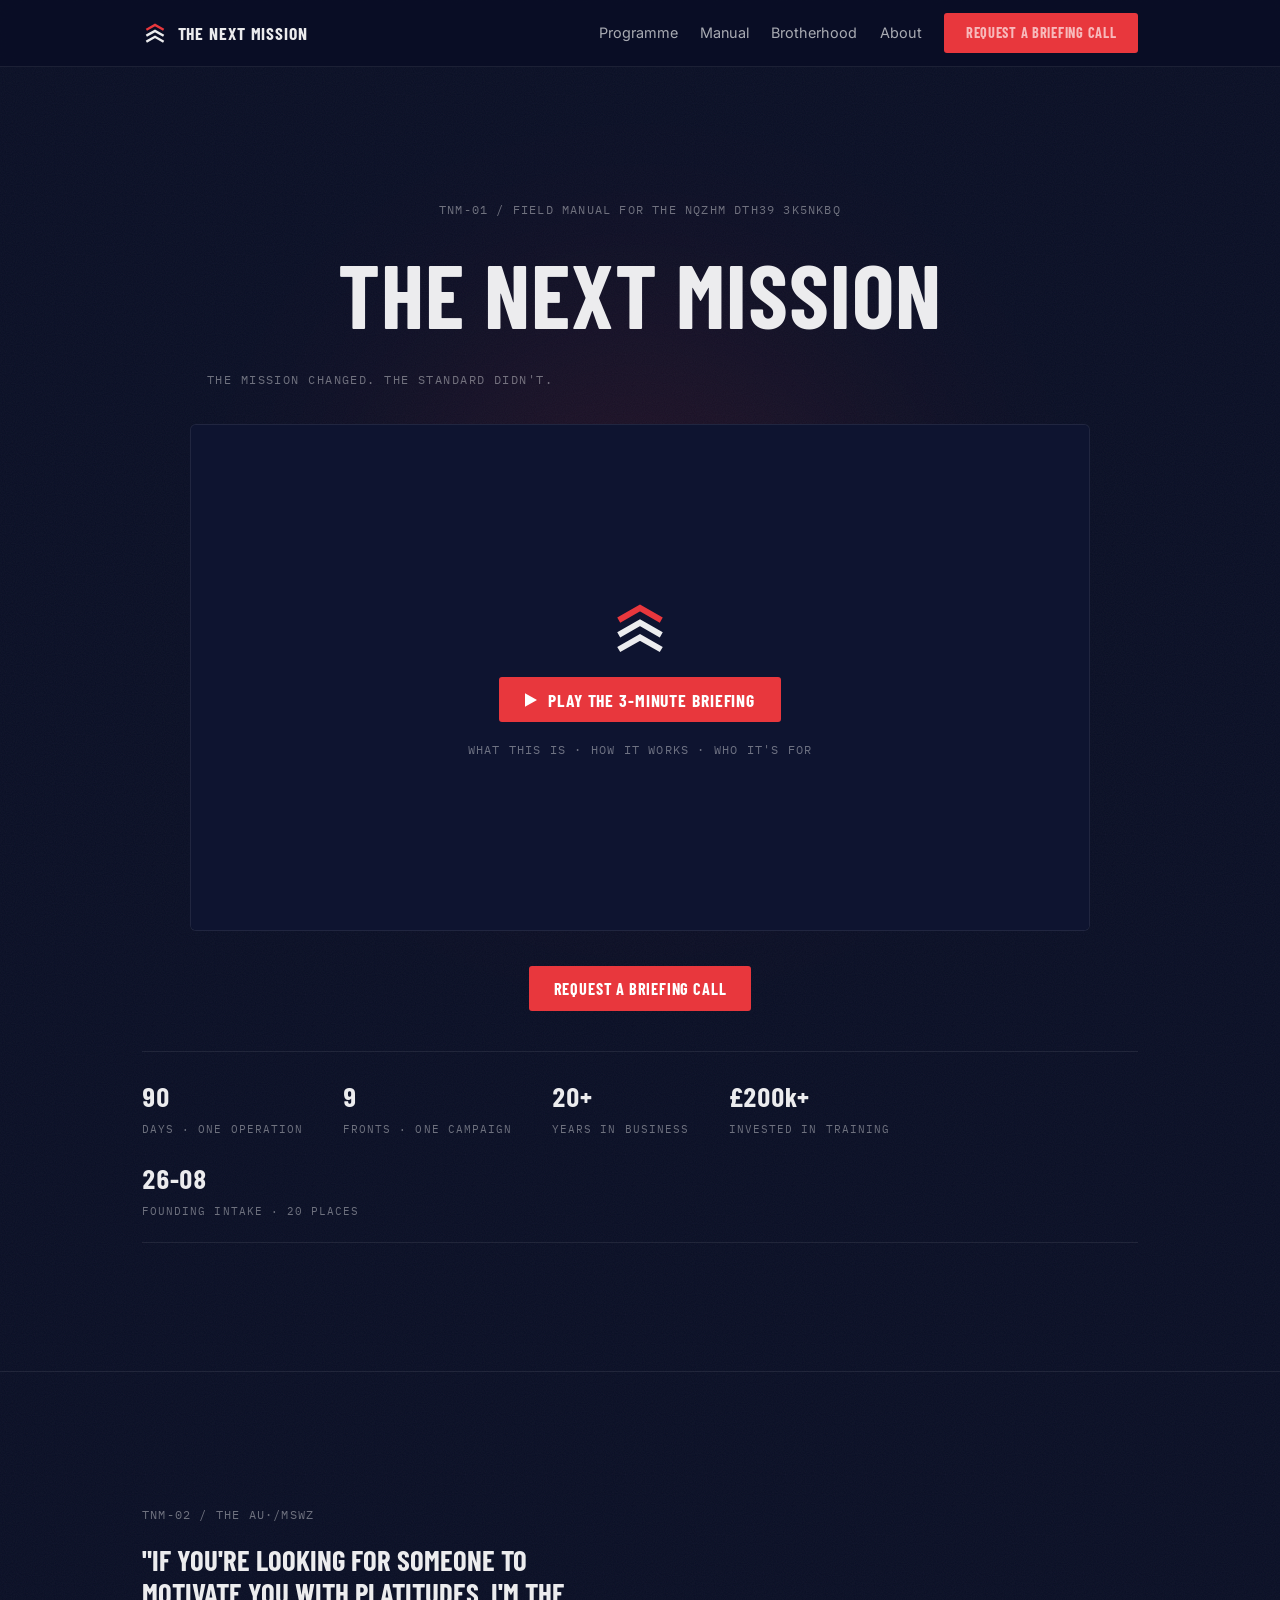
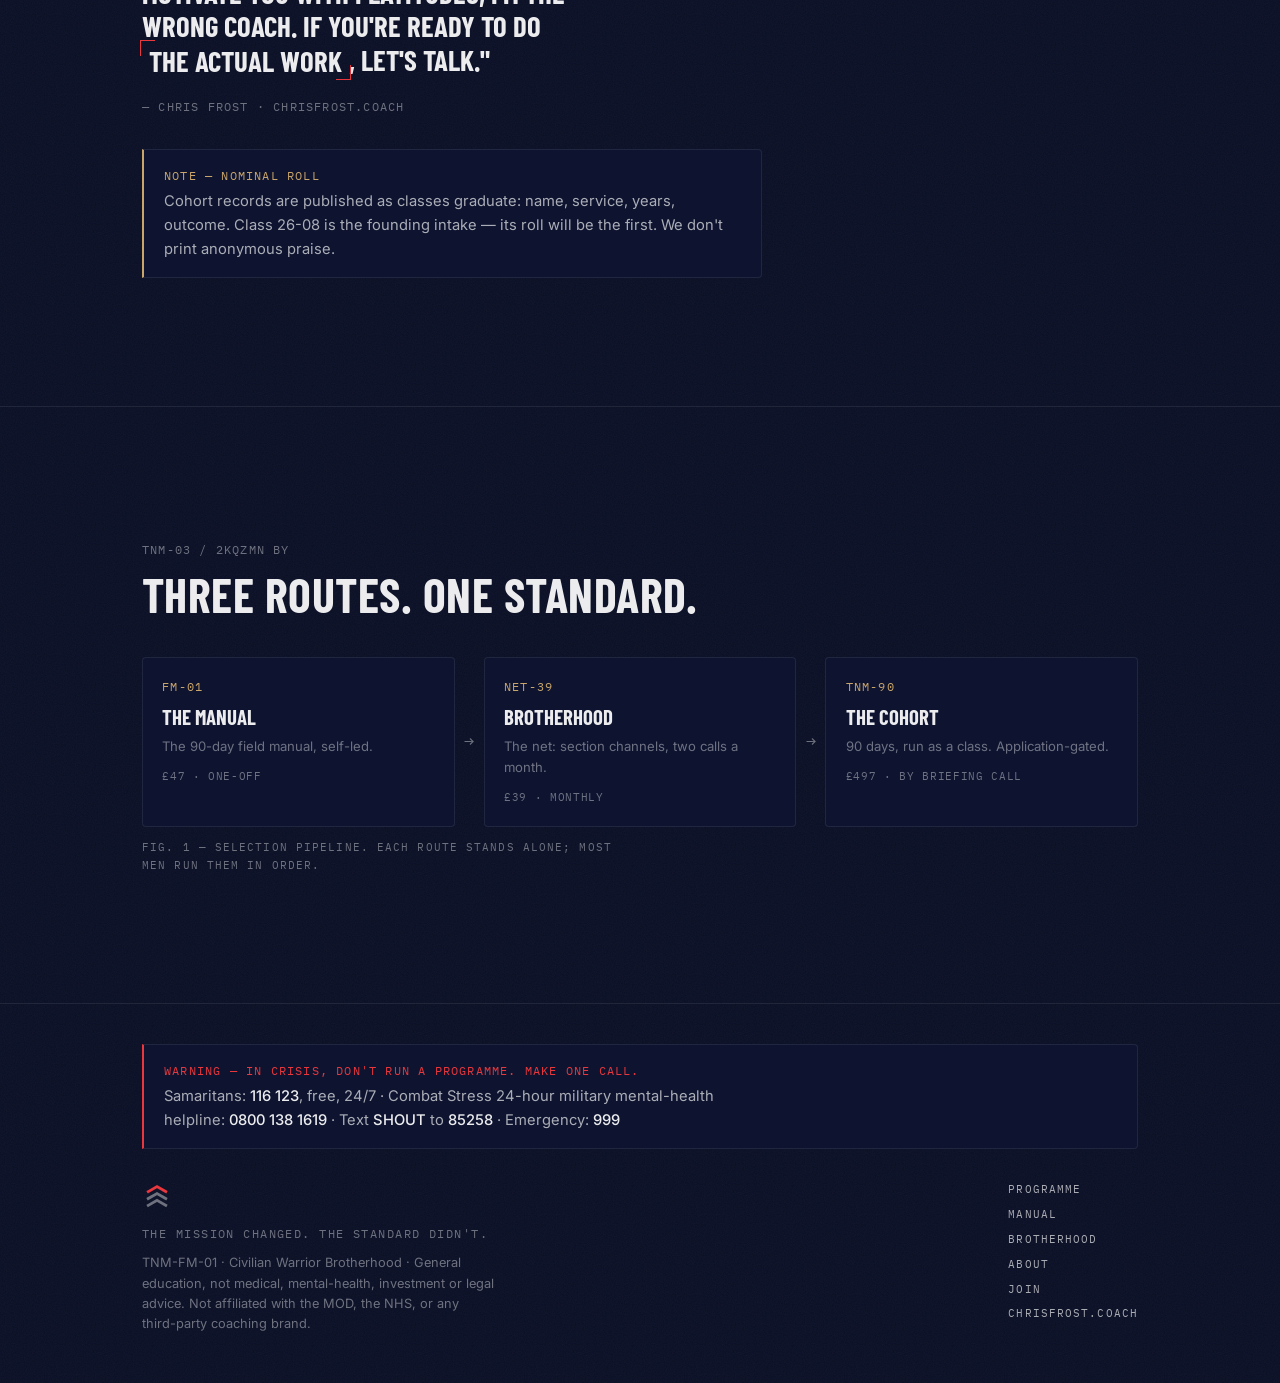
==== commit e5c94589: "Deploy site 2026-07-11 11:13 Co-Authored-By: Claude Fable 5 <noreply@anthropic.com>" ====
--- a/index.html
+++ b/index.html
@@ -7,7 +7,8 @@
 <meta name="description" content="A 90-day field manual for the fight after service. Built for British veterans. The mission changed. The standard didn't.">
 <link rel="preconnect" href="https://fonts.googleapis.com">
 <link rel="preconnect" href="https://fonts.gstatic.com" crossorigin>
-<link href="https://fonts.googleapis.com/css2?family=Barlow+Condensed:wght@700&family=Inter:wght@400;500&family=IBM+Plex+Mono:wght@400;600&display=swap" rel="stylesheet">
+<link href="https://fonts.googleapis.com/css2?family=Barlow+Condensed:wght@700&family=Inter:wght@400;500&family=IBM+Plex+Mono:wght@400;600&display=swap" rel="stylesheet" media="print" onload="this.media='all'">
+<noscript><link href="https://fonts.googleapis.com/css2?family=Barlow+Condensed:wght@700&family=Inter:wght@400;500&family=IBM+Plex+Mono:wght@400;600&display=swap" rel="stylesheet"></noscript>
 <link rel="stylesheet" href="assets/site.css">
 </head>
 <body>
@@ -111,7 +112,19 @@
         <p class="crisis-mini">IN CRISIS? SAMARITANS 116 123 · COMBAT STRESS 0800 138 1619 · TEXT SHOUT TO 85258 · EMERGENCY 999</p>
       </div>
 
-      <div class="poster" id="poster">
+      <!-- journey layer: battlefield → boardroom, one continuous line — "The mission changed. The standard didn't." drawn -->
+    <div class="journey" aria-hidden="true">
+      <svg viewBox="0 0 900 96" preserveAspectRatio="none">
+        <line class="jbase" x1="0" y1="78" x2="900" y2="78"/>
+        <path class="jline" d="M0,70 L20,58 L38,66 L55,44 L72,62 L90,50 L110,68 L128,38 L150,60 L170,52 L190,66 L215,46 L240,64 L265,56 L290,68 L320,62 L350,66 L380,60 L420,68 L470,66 L520,68 L560,70 L570,70 L570,50 L600,50 L600,70 L615,70 L615,34 L648,34 L648,70 L664,70 L664,44 L695,44 L695,70 L712,70 L712,26 L750,26 L750,70 L768,70 L768,40 L800,40 L800,70 L820,70 L820,30 L860,30 L860,70 L900,70"/>
+        <text class="jlabel" x="8" y="92">THE FIELD · DAY 0</text>
+        <text class="jlabel" x="892" y="92" text-anchor="end">THE BOARDROOM · DAY 90</text>
+        <text class="jlabel" x="450" y="92" text-anchor="middle">ONE STANDARD</text>
+      </svg>
+      <div class="jmark" id="jmark"><svg viewBox="0 0 96 96"><g fill="none" stroke-linecap="square" stroke-width="14"><path d="M14 82 L48 58 L82 82" stroke="#E8373D"/><path d="M14 48 L48 24 L82 48" stroke="#E8373D"/></g></svg></div>
+    </div>
+
+    <div class="poster" id="poster">
         <svg width="64" height="64" viewBox="0 0 96 96" aria-hidden="true"><g fill="none" stroke-linecap="square" stroke-width="9"><path d="M20 78 L48 62 L76 78" stroke="rgba(255,255,255,.92)"/><path d="M20 56 L48 40 L76 56" stroke="rgba(255,255,255,.92)"/><path d="M20 34 L48 18 L76 34" stroke="#E8373D"/></g></svg>
         <button class="playbtn" id="play">
           <svg viewBox="0 0 14 16" fill="currentColor" aria-hidden="true"><path d="M0 0 L14 8 L0 16 Z"/></svg>
--- a/assets/site.css
+++ b/assets/site.css
@@ -16,10 +16,10 @@
 }
 *{box-sizing:border-box;margin:0;padding:0}
 html{scroll-behavior:smooth}
-body{background:var(--navy);color:var(--t-body);font-family:var(--font-body);font-size:17px;line-height:1.6;-webkit-font-smoothing:antialiased;overflow-x:hidden}
-/* [21st.dev] noise texture — printed-paper grain, the cheapest de-AI move */
-body::after{content:"";position:fixed;inset:0;z-index:99;pointer-events:none;opacity:.035;
-  background-image:url("data:image/svg+xml,%3Csvg xmlns='http://www.w3.org/2000/svg' width='160' height='160'%3E%3Cfilter id='n'%3E%3CfeTurbulence type='fractalNoise' baseFrequency='0.9' numOctaves='2'/%3E%3C/filter%3E%3Crect width='160' height='160' filter='url(%23n)'/%3E%3C/svg%3E")}
+/* [21st.dev] noise texture baked into the body background tile (opacity inside the SVG) —
+   a fixed ::after overlay forced full-page repaints on iPad scroll; this is paint-free */
+body{color:var(--t-body);font-family:var(--font-body);font-size:17px;line-height:1.6;-webkit-font-smoothing:antialiased;overflow-x:hidden;
+  background:url("data:image/svg+xml,%3Csvg xmlns='http://www.w3.org/2000/svg' width='160' height='160'%3E%3Cfilter id='n'%3E%3CfeTurbulence type='fractalNoise' baseFrequency='0.9' numOctaves='2'/%3E%3C/filter%3E%3Crect width='160' height='160' filter='url(%23n)' opacity='0.05'/%3E%3C/svg%3E") repeat,var(--navy)}
 a{color:inherit}
 img,svg{max-width:100%;display:block}
 ::selection{background:var(--signal);color:#fff}
@@ -309,6 +309,17 @@
 .track .seg{position:absolute;top:-3px;width:1px;height:8px;background:var(--t-meta);opacity:.5}
 .timecode{font-family:var(--font-mono);font-size:.7rem;color:var(--t-meta);min-width:74px;text-align:right;font-variant-numeric:tabular-nums}
 
+/* journey layer — battlefield → boardroom, one continuous brass line under every scene */
+.journey{position:absolute;left:0;right:0;bottom:44px;height:96px;z-index:4;pointer-events:none;opacity:0;transition:opacity .8s var(--ease)}
+.player.playing .journey{opacity:1}
+.journey svg{position:absolute;inset:0;width:100%;height:100%}
+.journey .jline{fill:none;stroke:var(--brass);stroke-width:1.5;opacity:.55}
+.journey .jbase{stroke:var(--line);stroke-width:1}
+.journey .jlabel{font-family:var(--font-mono);font-size:8.5px;letter-spacing:.12em;fill:rgba(255,255,255,.35)}
+.jmark{position:absolute;bottom:14px;left:0;transform:translateX(-50%);transition:left .3s linear}
+.jmark svg{position:static;width:14px;height:14px}
+@media(max-width:640px){.journey{height:72px}}
+
 /* sticky-scroll phase walkthrough (programme) */
 .sticky-walk{display:grid;gap:2rem}
 @media(min-width:860px){.sticky-walk{grid-template-columns:1fr 380px}.walk-panel{position:sticky;top:120px;align-self:start}}
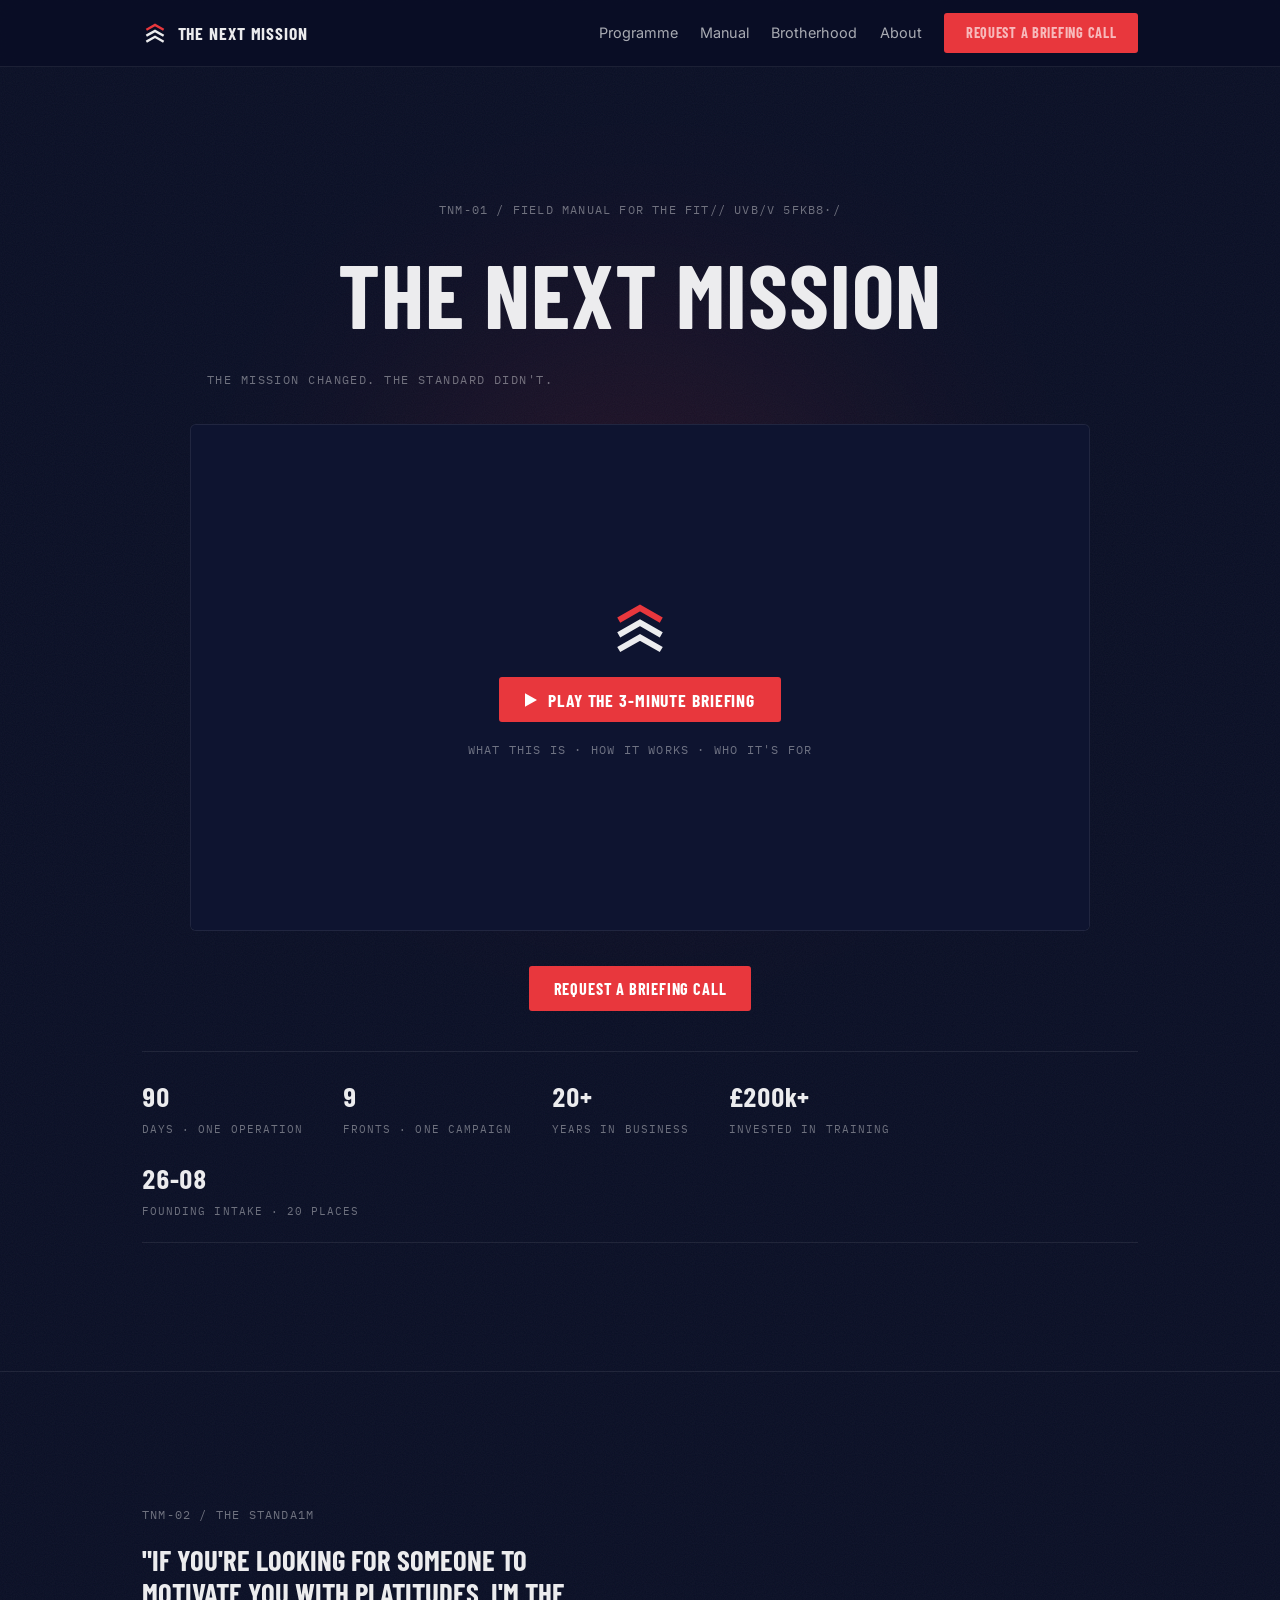
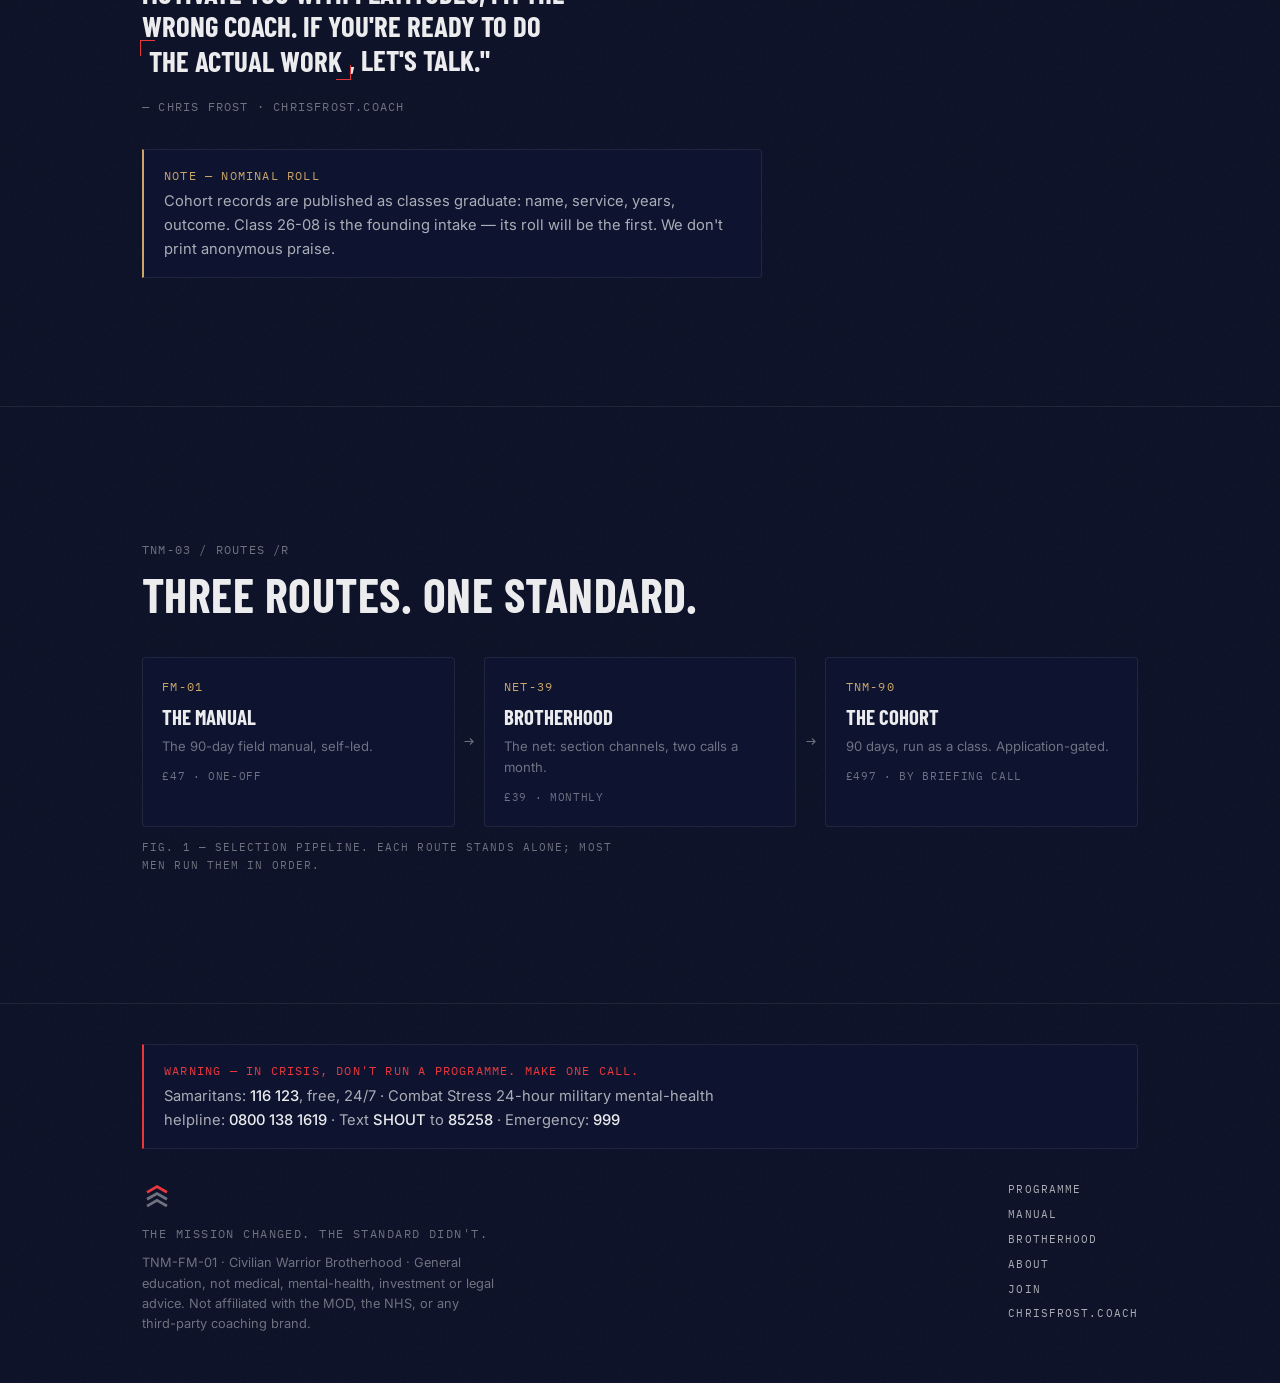
==== commit 1ca02824: "Deploy site 2026-07-11 12:31 Co-Authored-By: Claude Fable 5 <noreply@anthropic.com>" ====
--- a/index.html
+++ b/index.html
@@ -39,78 +39,165 @@
     <p class="doctrine" style="margin-bottom:2.2rem">THE MISSION CHANGED. THE STANDARD DIDN'T.</p>
 
     <div class="player" id="player" aria-label="Three-minute programme briefing">
-      <div class="player-chrome"><span>BRIEFING · TNM-VID-01</span><span>3:05</span></div>
-
-      <div class="scene" data-start="0" data-dur="12">
-        <div class="stamp">MOD 90 — ARMED FORCES ID</div>
-        <p class="vo">The day you handed back your MOD 90, they gave you a briefing, a handshake and a resettlement pack. Nobody handed you the next mission.</p>
-      </div>
-      <div class="scene" data-start="12" data-dur="22">
-        <div class="lost"><span>MISSION</span><span>STRUCTURE</span><span>BROTHERHOOD</span><span>SIGNIFICANCE</span></div>
-        <p class="vo">You didn't lose your edge on civvy street. You lost the things that sharpened it. And nobody's coming to re-issue them. Good — this time, you write the orders.</p>
-      </div>
-      <div class="scene" data-start="34" data-dur="24">
-        <svg class="chev-draw" width="80" height="80" viewBox="0 0 96 96" aria-hidden="true"><g fill="none" stroke-linecap="square" stroke-width="9"><path d="M20 78 L48 62 L76 78" stroke="rgba(255,255,255,.92)"/><path d="M20 56 L48 40 L76 56" stroke="rgba(255,255,255,.92)"/><path d="M20 34 L48 18 L76 34" stroke="#E8373D"/></g></svg>
-        <h3 class="title-card">The Next Mission</h3>
-        <span class="code series">A 90-DAY FIELD MANUAL FOR THE FIGHT AFTER SERVICE</span>
-        <p class="vo">Not therapy. Not a jobs board. Not a poster with a wolf on it. An operation — planned, briefed, scored.</p>
-      </div>
-      <div class="scene" data-start="58" data-dur="24">
-        <div class="domains">
-          <div style="animation-delay:.1s"><span class="code">CH01</span><b>Health</b></div>
-          <div style="animation-delay:.25s"><span class="code">CH02</span><b>Mission</b></div>
-          <div style="animation-delay:.4s"><span class="code">CH03</span><b>Potential</b></div>
-          <div style="animation-delay:.55s"><span class="code">CH04</span><b>Wealth</b></div>
-          <div style="animation-delay:.7s"><span class="code">CH05</span><b>Leadership</b></div>
-          <div style="animation-delay:.85s"><span class="code">CH06</span><b>Relationships</b></div>
-          <div style="animation-delay:1s"><span class="code">CH07</span><b>Happiness</b></div>
-          <div style="animation-delay:1.15s"><span class="code">CH08</span><b>Chaos</b></div>
-          <div style="animation-delay:1.3s"><span class="code">CH09</span><b>Legacy</b></div>
+      <div class="player-chrome"><span>BRIEFING · TNM-VID-01</span><span>0:40</span></div>
+
+      <div class="scene" data-start="0" data-dur="7">
+        <div class="char"><svg xmlns="http://www.w3.org/2000/svg" viewBox="0 0 200 240">
+  <path d="M76 28Q70 17 82 14Q89 4 100 12Q112 4 119 15Q135 12 137 26Q149 29 143 40H67Q60 31 76 28Z" fill="#8E96B3" stroke="#090E25" stroke-width="3" stroke-linejoin="round"/>
+  <path d="M84 44L80 54M104 44L100 56M124 44L120 54" fill="none" stroke="#8E96B3" stroke-width="3" stroke-linecap="round"/>
+  <path d="M45 224V161Q45 136 69 126L83 120H117L131 126Q155 136 155 161V224Z" fill="#8E96B3" stroke="#090E25" stroke-width="3" stroke-linejoin="round"/>
+  <path d="M47 162Q35 181 43 218L67 215L70 165" fill="#8E96B3" stroke="#090E25" stroke-width="3" stroke-linejoin="round"/>
+  <path d="M153 162Q165 181 157 218L133 215L130 165" fill="#8E96B3" stroke="#090E25" stroke-width="3" stroke-linejoin="round"/>
+  <path d="M59 183Q70 176 81 185V214H59Z" fill="#8E96B3" stroke="#090E25" stroke-width="3" stroke-linejoin="round"/>
+  <path d="M141 183Q130 176 119 185V214H141Z" fill="#8E96B3" stroke="#090E25" stroke-width="3" stroke-linejoin="round"/>
+  <circle cx="72" cy="197" r="9" fill="#D9A47E" stroke="#090E25" stroke-width="3"/>
+  <circle cx="128" cy="197" r="9" fill="#D9A47E" stroke="#090E25" stroke-width="3"/>
+  <rect x="88" y="111" width="24" height="25" rx="10" fill="#D9A47E" stroke="#090E25" stroke-width="3"/>
+  <path d="M61 76Q61 42 100 38Q139 42 139 76V94Q139 121 100 125Q61 121 61 94Z" fill="#D9A47E" stroke="#090E25" stroke-width="3"/>
+  <path d="M62 72Q64 43 100 40Q135 43 139 70Q123 58 115 55Q91 68 62 64Z" fill="#090E25" stroke="#090E25" stroke-width="3"/>
+  <path d="M76 83Q84 88 91 85M109 85Q117 88 124 83" fill="none" stroke="#090E25" stroke-width="3" stroke-linecap="round"/>
+  <circle cx="84" cy="92" r="3" fill="#090E25"/><circle cx="116" cy="92" r="3" fill="#090E25"/>
+  <path d="M100 91L96 101L102 102" fill="none" stroke="#090E25" stroke-width="3" stroke-linecap="round" stroke-linejoin="round"/>
+  <path d="M92 113Q100 107 108 113" fill="none" stroke="#090E25" stroke-width="3" stroke-linecap="round"/>
+  <path d="M72 128Q74 113 89 113M128 128Q126 113 111 113" fill="none" stroke="#090E25" stroke-width="3" stroke-linecap="round"/>
+  <path d="M74 127Q100 145 126 127" fill="none" stroke="#090E25" stroke-width="3"/>
+  <path d="M86 145Q100 154 114 145" fill="none" stroke="#161F42" stroke-width="3" stroke-linecap="round"/>
+</svg></div>
+        <p class="vo">You came home. And somewhere between the handshake and a job you don't care about — you went quiet.</p>
+      </div>
+      <div class="scene" data-start="7" data-dur="7">
+        <div class="char-duo">
+          <div class="char char-sm"><svg xmlns="http://www.w3.org/2000/svg" viewBox="0 0 200 240">
+  <path d="M48 224V151Q48 128 69 120L82 115H118L131 120Q152 128 152 151V224Z" fill="#161F42" stroke="#090E25" stroke-width="3" stroke-linejoin="round"/>
+  <path d="M48 159Q36 173 39 212L61 211L65 158" fill="#161F42" stroke="#090E25" stroke-width="3" stroke-linejoin="round"/>
+  <path d="M152 159Q164 173 161 212L139 211L135 158" fill="#161F42" stroke="#090E25" stroke-width="3" stroke-linejoin="round"/>
+  <circle cx="50" cy="216" r="11" fill="#D9A47E" stroke="#090E25" stroke-width="3"/>
+  <circle cx="150" cy="216" r="11" fill="#D9A47E" stroke="#090E25" stroke-width="3"/>
+  <rect x="88" y="105" width="24" height="24" rx="10" fill="#D9A47E" stroke="#090E25" stroke-width="3"/>
+  <path d="M61 69Q61 32 100 28Q139 32 139 69V87Q139 115 100 119Q61 115 61 87Z" fill="#D9A47E" stroke="#090E25" stroke-width="3"/>
+  <path d="M61 68Q63 35 100 31Q134 34 139 62Q126 54 115 48Q92 62 62 61Z" fill="#090E25" stroke="#090E25" stroke-width="3" stroke-linejoin="round"/>
+  <path d="M57 43Q76 16 121 27Q139 32 143 43Q105 49 66 45Z" fill="#161F42" stroke="#090E25" stroke-width="3" stroke-linejoin="round"/>
+  <path d="M63 44Q88 50 131 43" fill="none" stroke="#090E25" stroke-width="3" stroke-linecap="round"/>
+  <path d="M76 72Q84 67 91 71" fill="none" stroke="#090E25" stroke-width="3" stroke-linecap="round"/>
+  <path d="M109 71Q117 67 124 72" fill="none" stroke="#090E25" stroke-width="3" stroke-linecap="round"/>
+  <circle cx="84" cy="78" r="3" fill="#090E25"/>
+  <circle cx="116" cy="78" r="3" fill="#090E25"/>
+  <path d="M100 78L96 88L102 89" fill="none" stroke="#090E25" stroke-width="3" stroke-linecap="round" stroke-linejoin="round"/>
+  <path d="M91 98Q100 104 109 98" fill="none" stroke="#090E25" stroke-width="3" stroke-linecap="round"/>
+  <path d="M82 117L100 134L118 117" fill="#F2F3F7" stroke="#090E25" stroke-width="3" stroke-linejoin="round"/>
+  <path d="M100 134V224" fill="none" stroke="#090E25" stroke-width="3"/>
+  <rect x="63" y="150" width="21" height="5" rx="2" fill="#C9A56A" stroke="#090E25" stroke-width="3"/>
+  <rect x="116" y="150" width="21" height="5" rx="2" fill="#C9A56A" stroke="#090E25" stroke-width="3"/>
+</svg></div>
+          <div class="char char-sm dim"><svg xmlns="http://www.w3.org/2000/svg" viewBox="0 0 200 240">
+  <path d="M76 28Q70 17 82 14Q89 4 100 12Q112 4 119 15Q135 12 137 26Q149 29 143 40H67Q60 31 76 28Z" fill="#8E96B3" stroke="#090E25" stroke-width="3" stroke-linejoin="round"/>
+  <path d="M84 44L80 54M104 44L100 56M124 44L120 54" fill="none" stroke="#8E96B3" stroke-width="3" stroke-linecap="round"/>
+  <path d="M45 224V161Q45 136 69 126L83 120H117L131 126Q155 136 155 161V224Z" fill="#8E96B3" stroke="#090E25" stroke-width="3" stroke-linejoin="round"/>
+  <path d="M47 162Q35 181 43 218L67 215L70 165" fill="#8E96B3" stroke="#090E25" stroke-width="3" stroke-linejoin="round"/>
+  <path d="M153 162Q165 181 157 218L133 215L130 165" fill="#8E96B3" stroke="#090E25" stroke-width="3" stroke-linejoin="round"/>
+  <path d="M59 183Q70 176 81 185V214H59Z" fill="#8E96B3" stroke="#090E25" stroke-width="3" stroke-linejoin="round"/>
+  <path d="M141 183Q130 176 119 185V214H141Z" fill="#8E96B3" stroke="#090E25" stroke-width="3" stroke-linejoin="round"/>
+  <circle cx="72" cy="197" r="9" fill="#D9A47E" stroke="#090E25" stroke-width="3"/>
+  <circle cx="128" cy="197" r="9" fill="#D9A47E" stroke="#090E25" stroke-width="3"/>
+  <rect x="88" y="111" width="24" height="25" rx="10" fill="#D9A47E" stroke="#090E25" stroke-width="3"/>
+  <path d="M61 76Q61 42 100 38Q139 42 139 76V94Q139 121 100 125Q61 121 61 94Z" fill="#D9A47E" stroke="#090E25" stroke-width="3"/>
+  <path d="M62 72Q64 43 100 40Q135 43 139 70Q123 58 115 55Q91 68 62 64Z" fill="#090E25" stroke="#090E25" stroke-width="3"/>
+  <path d="M76 83Q84 88 91 85M109 85Q117 88 124 83" fill="none" stroke="#090E25" stroke-width="3" stroke-linecap="round"/>
+  <circle cx="84" cy="92" r="3" fill="#090E25"/><circle cx="116" cy="92" r="3" fill="#090E25"/>
+  <path d="M100 91L96 101L102 102" fill="none" stroke="#090E25" stroke-width="3" stroke-linecap="round" stroke-linejoin="round"/>
+  <path d="M92 113Q100 107 108 113" fill="none" stroke="#090E25" stroke-width="3" stroke-linecap="round"/>
+  <path d="M72 128Q74 113 89 113M128 128Q126 113 111 113" fill="none" stroke="#090E25" stroke-width="3" stroke-linecap="round"/>
+  <path d="M74 127Q100 145 126 127" fill="none" stroke="#090E25" stroke-width="3"/>
+  <path d="M86 145Q100 154 114 145" fill="none" stroke="#161F42" stroke-width="3" stroke-linecap="round"/>
+</svg></div>
         </div>
-        <p class="vo">Nine fronts. One campaign. Every front runs on the document grammar you already trust — objectives, drills, standards, after-action reviews.</p>
-      </div>
-      <div class="scene" data-start="82" data-dur="24">
-        <div class="rhythm">
-          <div style="animation-delay:.1s;height:52px"><b>10</b><span>Prime</span></div>
-          <div style="animation-delay:.4s;height:84px"><b>20</b><span>Move</span></div>
-          <div style="animation-delay:.7s;height:38px"><b>5</b><span>Debrief</span></div>
-        </div>
+        <p class="vo">The mission ended. Nobody issued the next one. That's not weakness. That's what happens to strong men with no orders.</p>
+      </div>
+      <div class="scene" data-start="14" data-dur="8">
+        <div class="char"><svg xmlns="http://www.w3.org/2000/svg" viewBox="0 0 200 240">
+  <path d="M47 224V151Q47 130 69 121L84 115H116L131 121Q153 130 153 151V224Z" fill="#161F42" stroke="#090E25" stroke-width="3" stroke-linejoin="round"/>
+  <rect x="88" y="104" width="24" height="25" rx="10" fill="#D9A47E" stroke="#090E25" stroke-width="3"/>
+  <path d="M61 61Q61 27 100 23Q139 27 139 61V82Q139 110 100 114Q61 110 61 82Z" fill="#D9A47E" stroke="#090E25" stroke-width="3"/>
+  <path d="M62 58Q65 29 100 25Q134 29 139 56Q124 45 115 41Q91 55 62 49Z" fill="#090E25" stroke="#090E25" stroke-width="3"/>
+  <path d="M75 69Q84 62 92 68M109 72Q117 69 125 72" fill="none" stroke="#090E25" stroke-width="3" stroke-linecap="round"/>
+  <circle cx="84" cy="77" r="3" fill="#090E25"/><circle cx="116" cy="79" r="3" fill="#090E25"/>
+  <path d="M100 77L96 88L102 89" fill="none" stroke="#090E25" stroke-width="3" stroke-linecap="round" stroke-linejoin="round"/>
+  <path d="M92 99Q100 103 108 98" fill="none" stroke="#090E25" stroke-width="3" stroke-linecap="round"/>
+  <path d="M48 161Q35 176 43 205L69 197L76 159" fill="#161F42" stroke="#090E25" stroke-width="3" stroke-linejoin="round"/>
+  <path d="M152 161Q165 176 157 205L131 197L124 159" fill="#161F42" stroke="#090E25" stroke-width="3" stroke-linejoin="round"/>
+  <circle cx="68" cy="187" r="10" fill="#D9A47E" stroke="#090E25" stroke-width="3"/>
+  <circle cx="132" cy="187" r="10" fill="#D9A47E" stroke="#090E25" stroke-width="3"/>
+  <path d="M52 158L99 169V224L52 211Z" fill="#161F42" stroke="#090E25" stroke-width="3" stroke-linejoin="round"/>
+  <path d="M148 158L101 169V224L148 211Z" fill="#161F42" stroke="#090E25" stroke-width="3" stroke-linejoin="round"/>
+  <path d="M100 169V224" fill="none" stroke="#090E25" stroke-width="3"/>
+  <path d="M116 187L126 176L136 187L126 181Z" fill="#C9A56A" stroke="#090E25" stroke-width="3" stroke-linejoin="round"/>
+  <path d="M62 177L87 183M62 187L87 193" fill="none" stroke="#8E96B3" stroke-width="3" stroke-linecap="round"/>
+</svg></div>
+        <h3 class="title-card" style="font-size:clamp(1.4rem,3.6vw,2.2rem)">The Next Mission</h3>
+        <p class="vo">So we wrote them. The Next Mission — a ninety-day field manual, a section beside you, a standard you sign your name to.</p>
+      </div>
+      <div class="scene" data-start="22" data-dur="8">
+        <div class="char"><svg xmlns="http://www.w3.org/2000/svg" viewBox="0 0 200 240">
+  <path d="M33 158L58 130L83 158L70 158V205H46V158Z" fill="#C9A56A" stroke="#090E25" stroke-width="3" stroke-linejoin="round"/>
+  <path d="M49 224V147Q49 127 70 119L84 114H116L130 119Q151 127 151 147V224Z" fill="#E8373D" stroke="#090E25" stroke-width="3" stroke-linejoin="round"/>
+  <path d="M51 154Q37 170 42 213L65 212L70 158" fill="#E8373D" stroke="#090E25" stroke-width="3" stroke-linejoin="round"/>
+  <circle cx="52" cy="218" r="10" fill="#D9A47E" stroke="#090E25" stroke-width="3"/>
+  <path d="M149 154Q163 167 157 196L135 190L130 158" fill="#E8373D" stroke="#090E25" stroke-width="3" stroke-linejoin="round"/>
+  <circle cx="139" cy="190" r="10" fill="#D9A47E" stroke="#090E25" stroke-width="3"/>
+  <circle cx="139" cy="174" r="15" fill="#F2F3F7" stroke="#090E25" stroke-width="3"/>
+  <rect x="135" y="154" width="8" height="6" rx="2" fill="#C9A56A" stroke="#090E25" stroke-width="3"/>
+  <path d="M139 174L146 168M139 174V164" fill="none" stroke="#090E25" stroke-width="3" stroke-linecap="round"/>
+  <rect x="88" y="103" width="24" height="25" rx="10" fill="#D9A47E" stroke="#090E25" stroke-width="3"/>
+  <path d="M61 60Q61 26 100 22Q139 26 139 60V81Q139 109 100 113Q61 109 61 81Z" fill="#D9A47E" stroke="#090E25" stroke-width="3"/>
+  <path d="M62 57Q65 28 100 24Q134 28 139 55Q124 44 115 40Q91 54 62 48Z" fill="#090E25" stroke="#090E25" stroke-width="3"/>
+  <path d="M75 68Q84 74 92 69M108 69Q116 74 125 68" fill="none" stroke="#090E25" stroke-width="3" stroke-linecap="round"/>
+  <circle cx="84" cy="78" r="3" fill="#090E25"/><circle cx="116" cy="78" r="3" fill="#090E25"/>
+  <path d="M100 78L96 88L102 89" fill="none" stroke="#090E25" stroke-width="3" stroke-linecap="round" stroke-linejoin="round"/>
+  <path d="M93 99Q100 96 107 99" fill="none" stroke="#090E25" stroke-width="3" stroke-linecap="round"/>
+  <path d="M143 65Q151 76 143 84Q135 76 143 65Z" fill="#8E96B3" stroke="#090E25" stroke-width="3" stroke-linejoin="round"/>
+  <path d="M83 116L100 130L117 116" fill="#E8373D" stroke="#090E25" stroke-width="3" stroke-linejoin="round"/>
+</svg></div>
         <div class="rhythm-total">= <em>35 min</em> / day</div>
         <div class="weekstrip" aria-hidden="true"><i></i><i></i><i></i><i></i><i></i><i></i><i></i><i></i><i></i><i></i><i></i><i></i></div>
-        <p class="vo">Twelve weekly missions. Score yourself at day nought, thirty, sixty and ninety. Deltas — not feelings.</p>
-      </div>
-      <div class="scene" data-start="106" data-dur="24">
-        <svg class="squadviz" viewBox="0 0 320 120" aria-hidden="true">
-          <line x1="160" y1="34" x2="70" y2="88"/><line x1="160" y1="34" x2="130" y2="92"/><line x1="160" y1="34" x2="190" y2="92"/><line x1="160" y1="34" x2="250" y2="88"/>
-          <circle class="lead" cx="160" cy="30" r="13" style="animation-delay:.1s"/>
-          <circle cx="70" cy="90" r="11" style="animation-delay:.4s"/><circle cx="130" cy="94" r="11" style="animation-delay:.6s"/>
-          <circle cx="190" cy="94" r="11" style="animation-delay:.8s"/><circle cx="250" cy="90" r="11" style="animation-delay:1s"/>
-        </svg>
-        <div class="sigline"><span>SIGNED — WITNESSED BY YOUR SECTION</span></div>
-        <p class="vo">You fall in with a class. An oppo from day one. A section that notices when your SITREP doesn't land. Your commitment isn't a promise to a PDF — it's your name, witnessed.</p>
-      </div>
-      <div class="scene" data-start="130" data-dur="22">
-        <div class="cred-card">
-          <h3>Chris Frost</h3>
-          <span class="code">BRITISH FORCES VETERAN · ENTREPRENEUR · CERTIFIED COACH</span>
-          <div class="k">£200,000+</div>
-          <span class="code">INVESTED IN TRAINING WITH THE WORLD'S LEADING COACHES</span>
-        </div>
-        <p class="vo">Lived experience — not a textbook. Twenty-plus years in business, and the best training money can buy, written into one manual so you don't have to guess what works.</p>
-      </div>
-      <div class="scene" data-start="152" data-dur="18">
-        <div class="coin"><svg width="42" height="42" viewBox="0 0 96 96" aria-hidden="true"><g fill="none" stroke-linecap="square" stroke-width="9"><path d="M20 78 L48 62 L76 78" stroke="#C9A56A"/><path d="M20 56 L48 40 L76 56" stroke="#C9A56A"/><path d="M20 34 L48 18 L76 34" stroke="#E8373D"/></g></svg></div>
+        <p class="vo">Thirty-five minutes a day. Health. Money. Leadership. Family. Scored — deltas, not feelings.</p>
+      </div>
+      <div class="scene" data-start="30" data-dur="6">
+        <div class="char"><svg xmlns="http://www.w3.org/2000/svg" viewBox="0 0 200 240">
+  <path d="M17 224V185Q17 170 31 164L41 160H61L71 164Q85 170 85 185V224Z" fill="#8E96B3" stroke="#090E25" stroke-width="3" stroke-linejoin="round"/>
+  <rect x="47" y="151" width="10" height="16" rx="5" fill="#8E96B3" stroke="#090E25" stroke-width="3"/>
+  <path d="M30 132Q30 110 52 108Q74 110 74 132V143Q74 159 52 161Q30 159 30 143Z" fill="#8E96B3" stroke="#090E25" stroke-width="3"/>
+  <path d="M31 130Q33 111 52 110Q71 112 74 128Q64 121 60 119Q47 127 31 124Z" fill="#090E25" stroke="#090E25" stroke-width="3"/>
+  <path d="M37 136Q42 133 46 136M58 136Q63 133 67 136" fill="none" stroke="#090E25" stroke-width="3" stroke-linecap="round"/>
+  <circle cx="42" cy="141" r="2" fill="#090E25"/><circle cx="63" cy="141" r="2" fill="#090E25"/>
+  <path d="M52 141L49 147L53 148M47 154Q52 150 57 154" fill="none" stroke="#090E25" stroke-width="3" stroke-linecap="round" stroke-linejoin="round"/>
+  <path d="M33 166Q52 178 71 166" fill="none" stroke="#090E25" stroke-width="3"/>
+  <path d="M72 224V111Q72 94 91 87L105 82H135L149 87Q168 94 168 111V224Z" fill="#161F42" stroke="#090E25" stroke-width="3" stroke-linejoin="round"/>
+  <path d="M84 103Q62 116 58 153L78 158L99 115" fill="#161F42" stroke="#090E25" stroke-width="3" stroke-linejoin="round"/>
+  <path d="M62 146Q52 148 49 158Q47 166 55 171Q63 175 68 166L75 154Z" fill="#D9A47E" stroke="#090E25" stroke-width="3" stroke-linejoin="round"/>
+  <path d="M166 112Q180 129 174 173L153 169L148 114" fill="#161F42" stroke="#090E25" stroke-width="3" stroke-linejoin="round"/>
+  <circle cx="164" cy="176" r="10" fill="#D9A47E" stroke="#090E25" stroke-width="3"/>
+  <rect x="108" y="70" width="24" height="25" rx="10" fill="#D9A47E" stroke="#090E25" stroke-width="3"/>
+  <path d="M81 28Q81 7 120 5Q159 7 159 28V50Q159 78 120 82Q81 78 81 50Z" fill="#D9A47E" stroke="#090E25" stroke-width="3"/>
+  <path d="M82 27Q85 8 120 7Q154 9 159 25Q144 16 135 14Q111 25 82 21Z" fill="#090E25" stroke="#090E25" stroke-width="3"/>
+  <path d="M96 38Q104 34 111 38M129 38Q137 34 144 38" fill="none" stroke="#090E25" stroke-width="3" stroke-linecap="round"/>
+  <circle cx="104" cy="46" r="3" fill="#090E25"/><circle cx="136" cy="46" r="3" fill="#090E25"/>
+  <path d="M120 46L116 56L122 57" fill="none" stroke="#090E25" stroke-width="3" stroke-linecap="round" stroke-linejoin="round"/>
+  <path d="M111 67Q120 73 129 67" fill="none" stroke="#090E25" stroke-width="3" stroke-linecap="round"/>
+  <path d="M103 83L120 106L137 83L147 88L136 122L120 106L104 122L93 88Z" fill="#F2F3F7" stroke="#090E25" stroke-width="3" stroke-linejoin="round"/>
+  <path d="M120 106V224" fill="none" stroke="#090E25" stroke-width="3"/>
+</svg></div>
         <span class="code brass">FINISHERS LEAD THE NEXT CLASS</span>
-        <p class="vo">Finish the ninety and you get the mission after the mission — reaching back for the man one tour behind you. That's not a feature of the brotherhood. That is the brotherhood.</p>
-      </div>
-      <div class="scene" data-start="170" data-dur="15">
+        <p class="vo">Ninety days on, you're not the man who came home. And the one a tour behind you? You go back for him.</p>
+      </div>
+      <div class="scene" data-start="36" data-dur="4">
         <div class="cta-card">
           <h3>Class 26-08 is forming</h3>
-          <span class="code">20 PLACES · FOUNDING INTAKE</span>
+          <span class="code">20 PLACES · FALL IN ↓</span>
         </div>
-        <p class="vo">If you're still the man who does hard things on purpose — fall in. The mission continues.</p>
+        <p class="vo">Class two-six zero-eight is forming. Fall in.</p>
         <p class="crisis-mini">IN CRISIS? SAMARITANS 116 123 · COMBAT STRESS 0800 138 1619 · TEXT SHOUT TO 85258 · EMERGENCY 999</p>
       </div>
+
 
       <!-- journey layer: battlefield → boardroom, one continuous line — "The mission changed. The standard didn't." drawn -->
     <div class="journey" aria-hidden="true">
@@ -135,10 +222,10 @@
       <div class="player-bar" id="bar" hidden>
         <button class="pp" id="pp" aria-label="Pause">❚❚</button>
         <button class="mute" id="mute" aria-label="Mute voiceover" hidden>🔊</button>
-        <div class="track" id="track" role="slider" aria-label="Seek" aria-valuemin="0" aria-valuemax="185" aria-valuenow="0" tabindex="0">
+        <div class="track" id="track" role="slider" aria-label="Seek" aria-valuemin="0" aria-valuemax="40" aria-valuenow="0" tabindex="0">
           <div class="rail"><div class="fill" id="fill"></div></div>
         </div>
-        <span class="timecode" id="tc">0:00 / 3:05</span>
+        <span class="timecode" id="tc">0:00 / 0:40</span>
       </div>
     </div>
 
--- a/assets/site.css
+++ b/assets/site.css
@@ -320,6 +320,17 @@
 .jmark svg{position:static;width:14px;height:14px}
 @media(max-width:640px){.journey{height:72px}}
 
+/* character scenes (The Oppo set) */
+.char{width:clamp(110px,24vw,170px);opacity:0}
+.char svg{width:100%;height:auto}
+.scene.active .char{animation:fadeUp .6s .2s var(--ease) forwards}
+.char-duo{display:flex;gap:clamp(.6rem,3vw,2rem);align-items:flex-end}
+.char-duo .char:nth-child(2){animation-delay:.9s}
+.char-duo .char.dim{filter:grayscale(.6);opacity:0}
+.scene.active .char-duo .char.dim{animation:charDim 1.2s .9s var(--ease) forwards}
+@keyframes charDim{from{opacity:0}to{opacity:.55}}
+.char-sm{width:clamp(84px,18vw,130px)}
+
 /* sticky-scroll phase walkthrough (programme) */
 .sticky-walk{display:grid;gap:2rem}
 @media(min-width:860px){.sticky-walk{grid-template-columns:1fr 380px}.walk-panel{position:sticky;top:120px;align-self:start}}
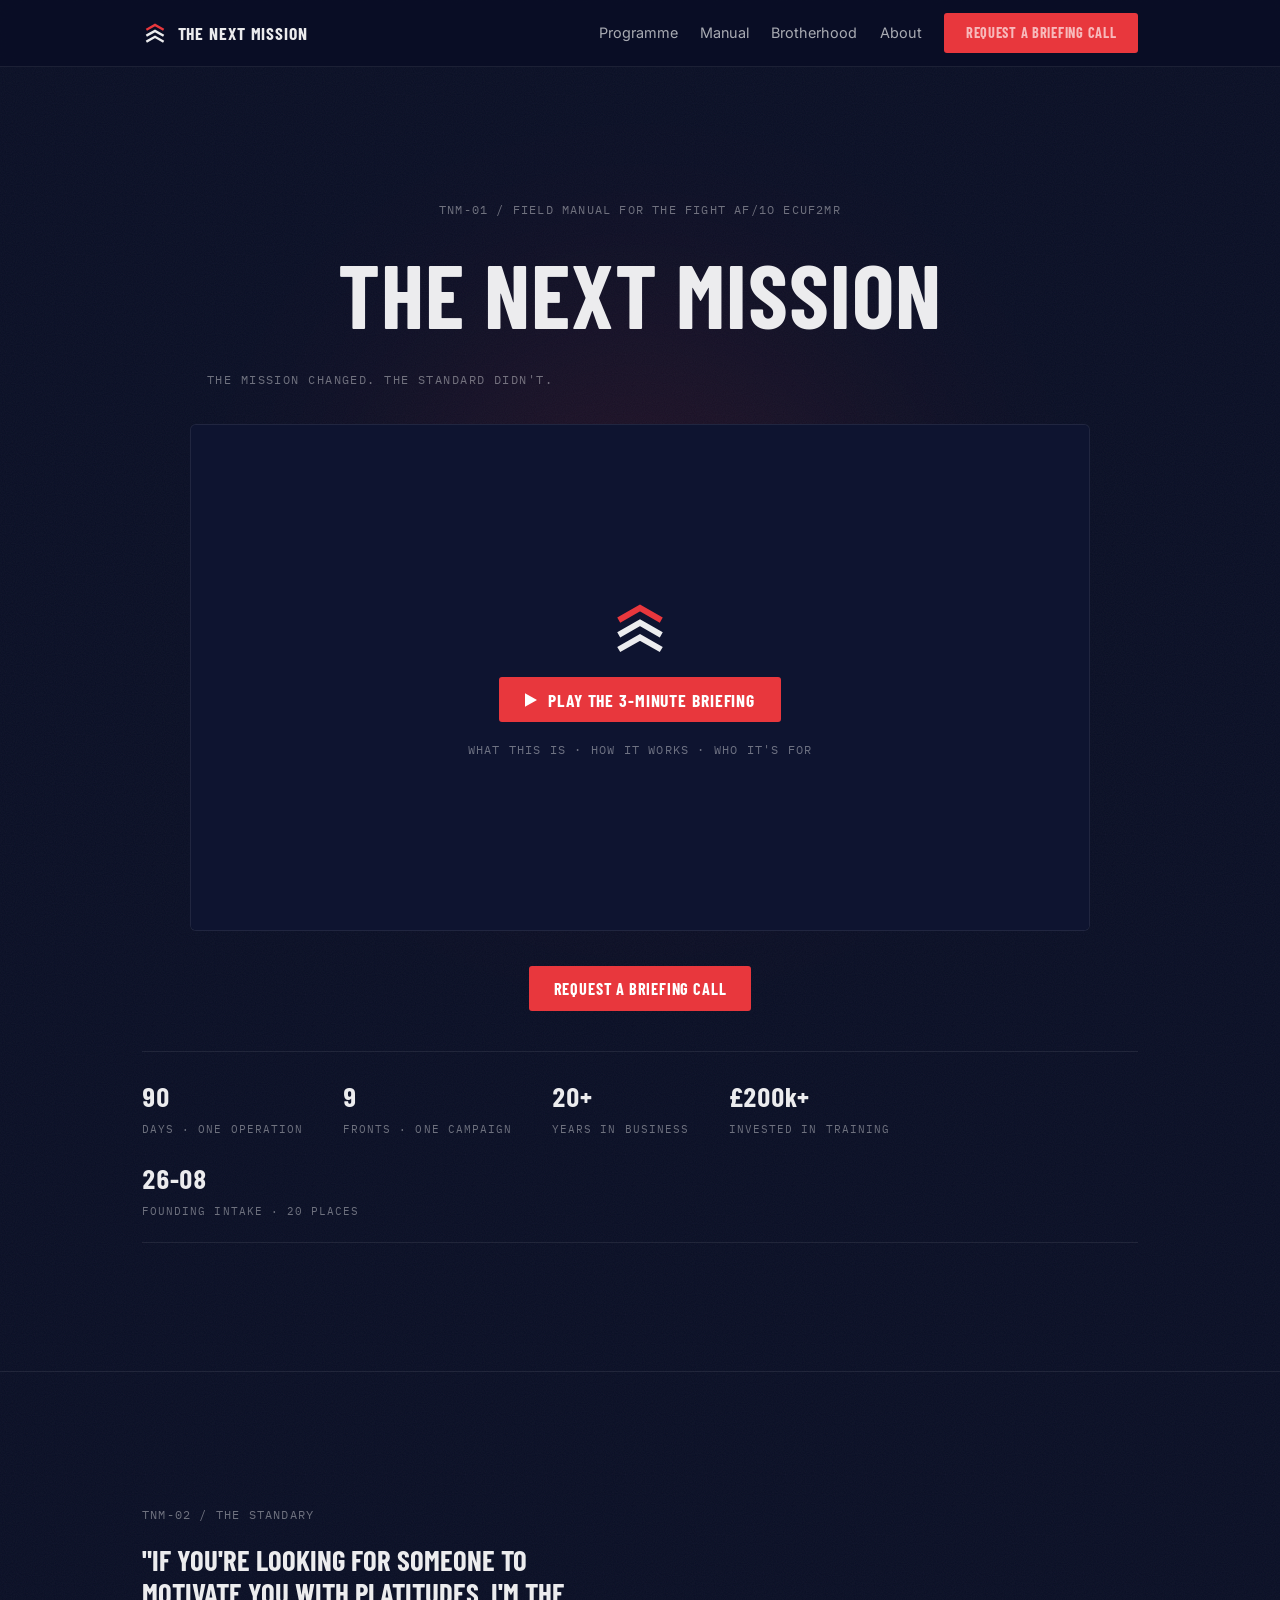
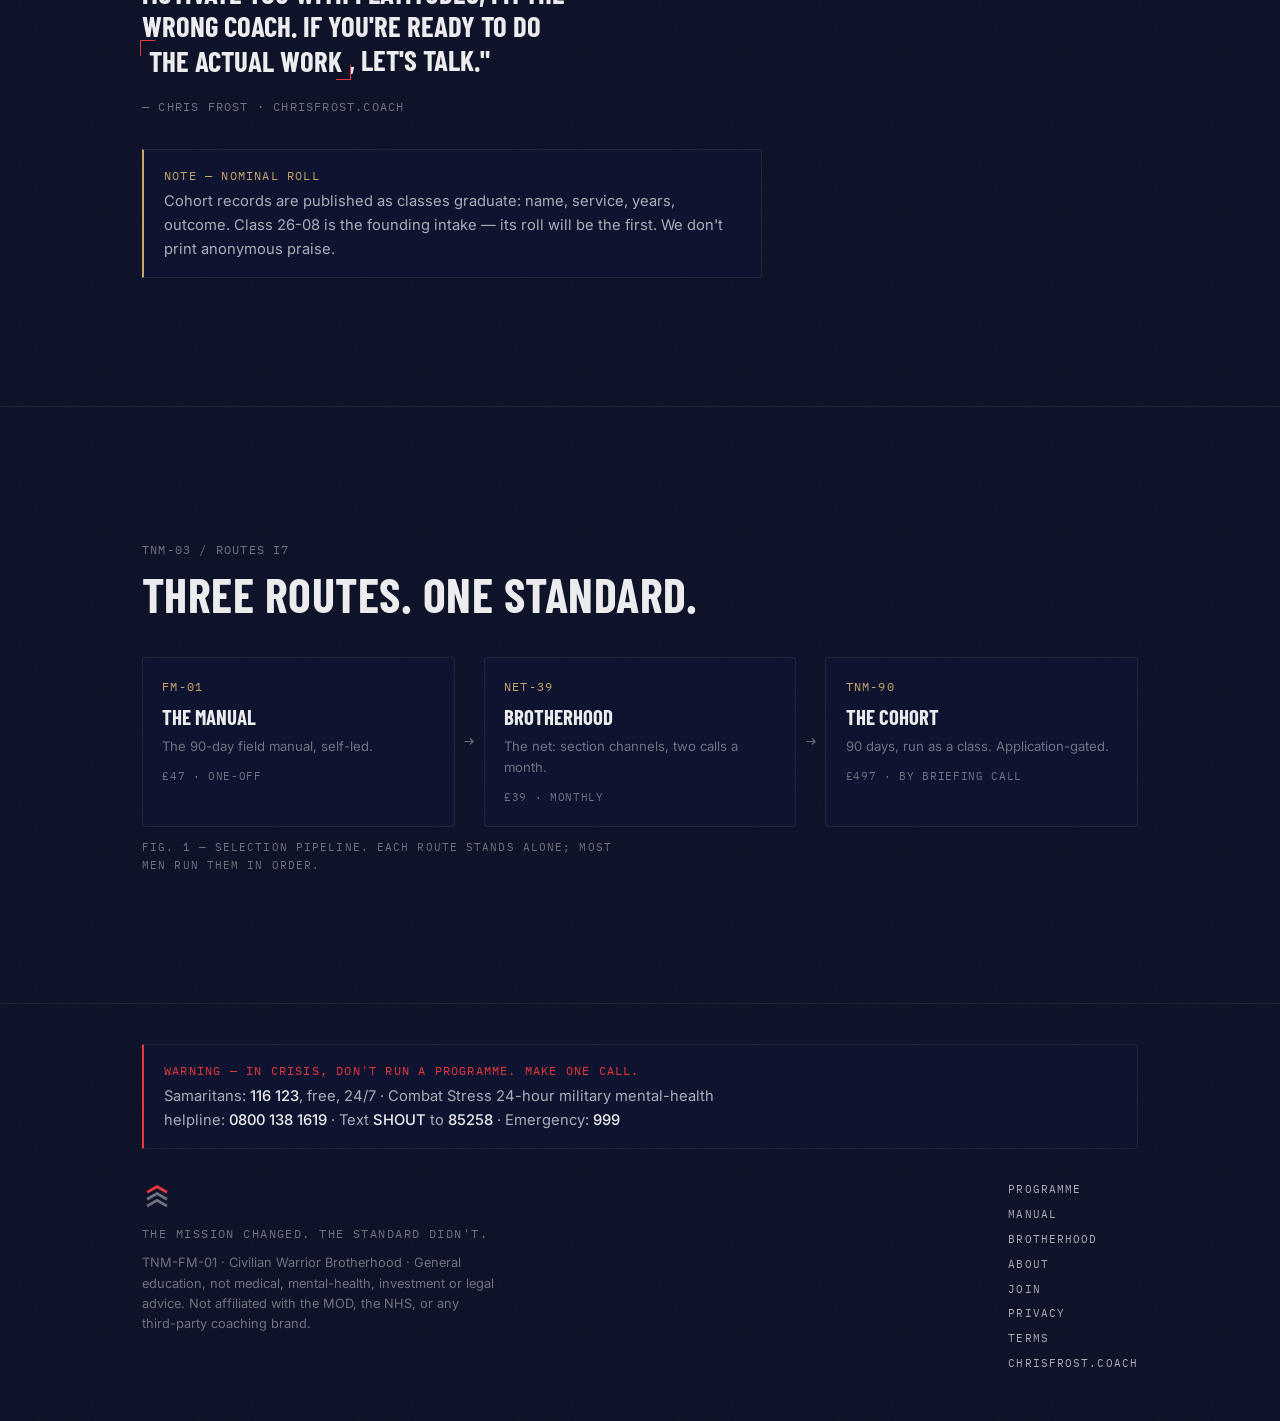
==== commit 15073233: "Deploy site 2026-07-11 13:00 Co-Authored-By: Claude Fable 5 <noreply@anthropic.com>" ====
--- a/index.html
+++ b/index.html
@@ -308,6 +308,8 @@
         <a href="brotherhood.html">BROTHERHOOD</a>
         <a href="about.html">ABOUT</a>
         <a href="join.html">JOIN</a>
+        <a href="privacy.html">PRIVACY</a>
+        <a href="terms.html">TERMS</a>
         <a href="https://chrisfrost.coach">CHRISFROST.COACH</a>
       </nav>
     </div>
--- a/assets/site.css
+++ b/assets/site.css
@@ -345,6 +345,16 @@
 .reveal{opacity:0;transform:translateY(4px);transition:opacity .5s var(--ease),transform .5s var(--ease)}
 .reveal.in{opacity:1;transform:none}
 
+/* legal pages (privacy, terms) */
+.legal{max-width:72ch}
+.legal h3{font-size:1.25rem;margin:2.2rem 0 .5rem}
+.legal h3 .code{display:block;margin-bottom:.25rem}
+.legal p{font-size:.95rem;color:var(--t-body);margin:.6rem 0}
+.legal ul{margin:.6rem 0 .6rem 1.2rem;font-size:.95rem;color:var(--t-body)}
+.legal li{margin:.3rem 0}
+.legal strong{color:var(--t-hi)}
+.legal a{color:var(--t-hi);text-decoration:none;border-bottom:1px solid var(--line-hover)}
+
 @media (prefers-reduced-motion: reduce){
   *,*::before,*::after{animation-duration:.001s!important;transition-duration:.001s!important}
   .reveal{opacity:1;transform:none}
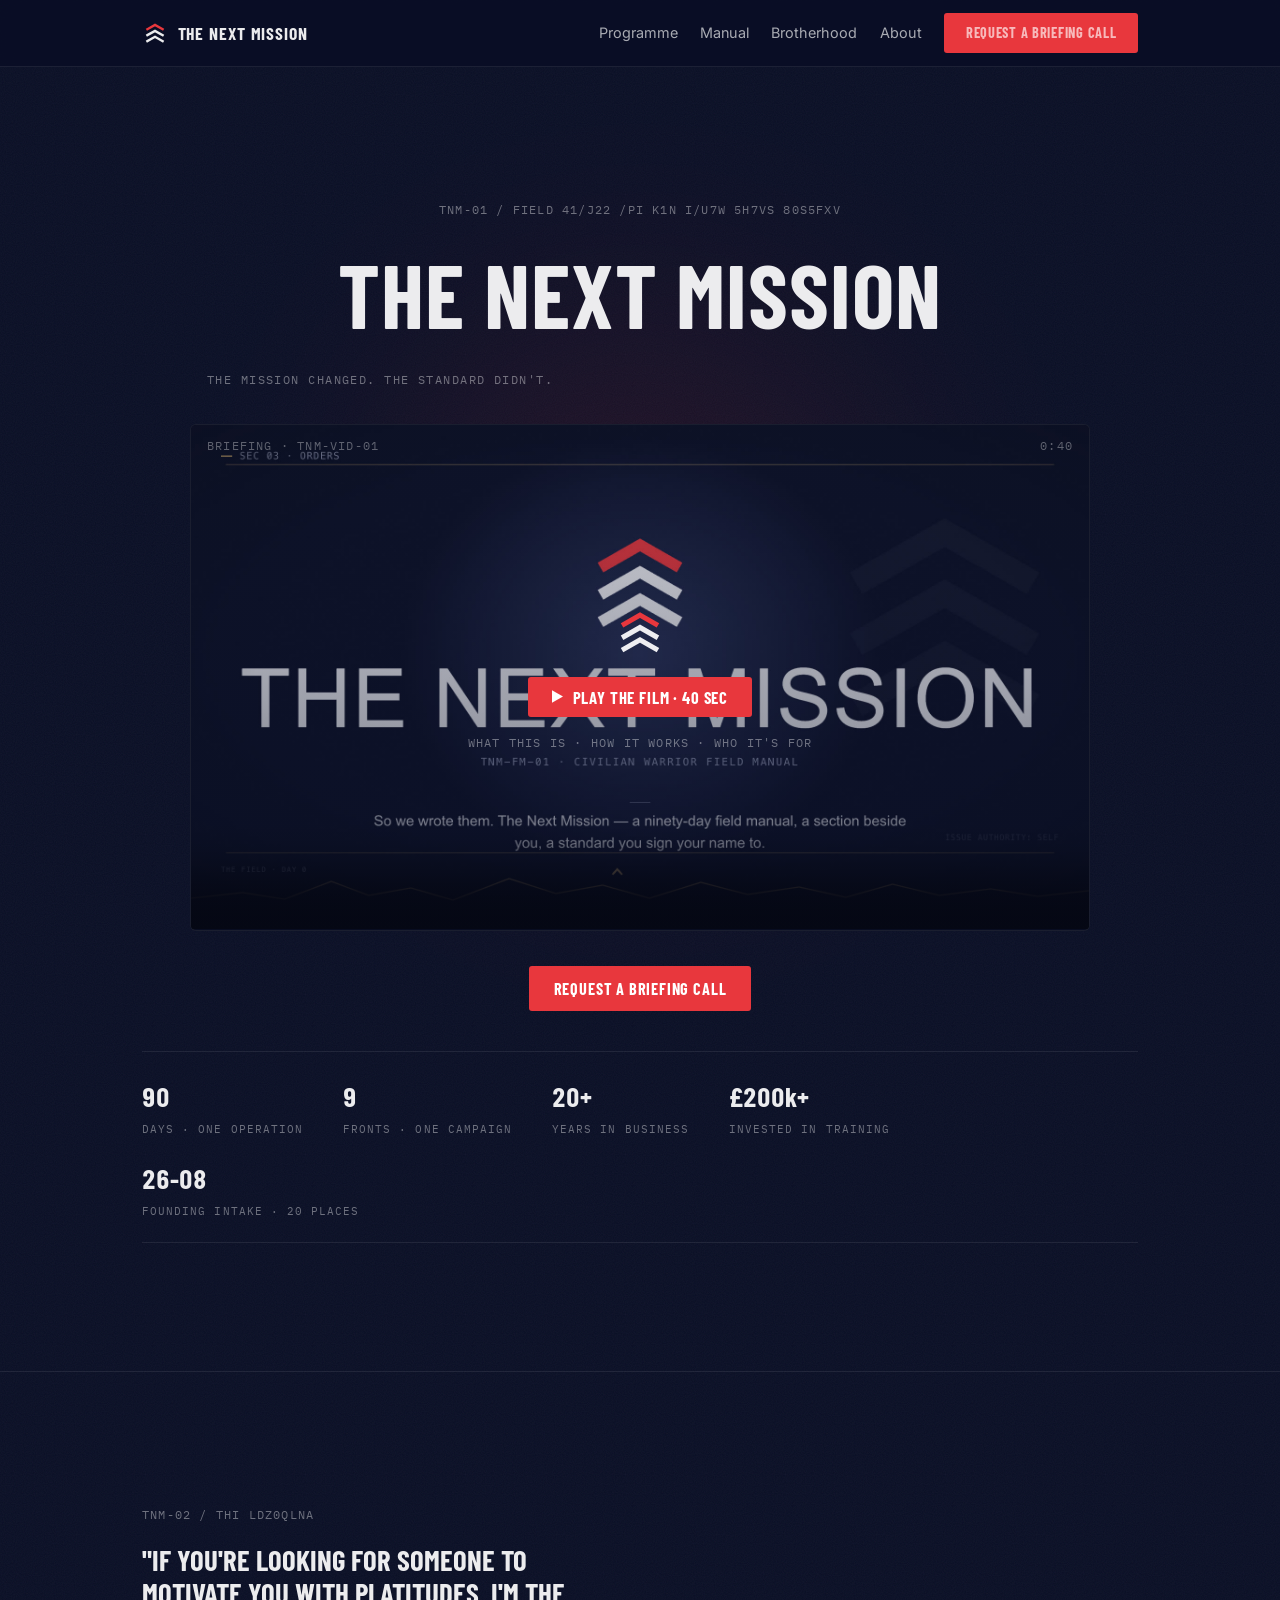
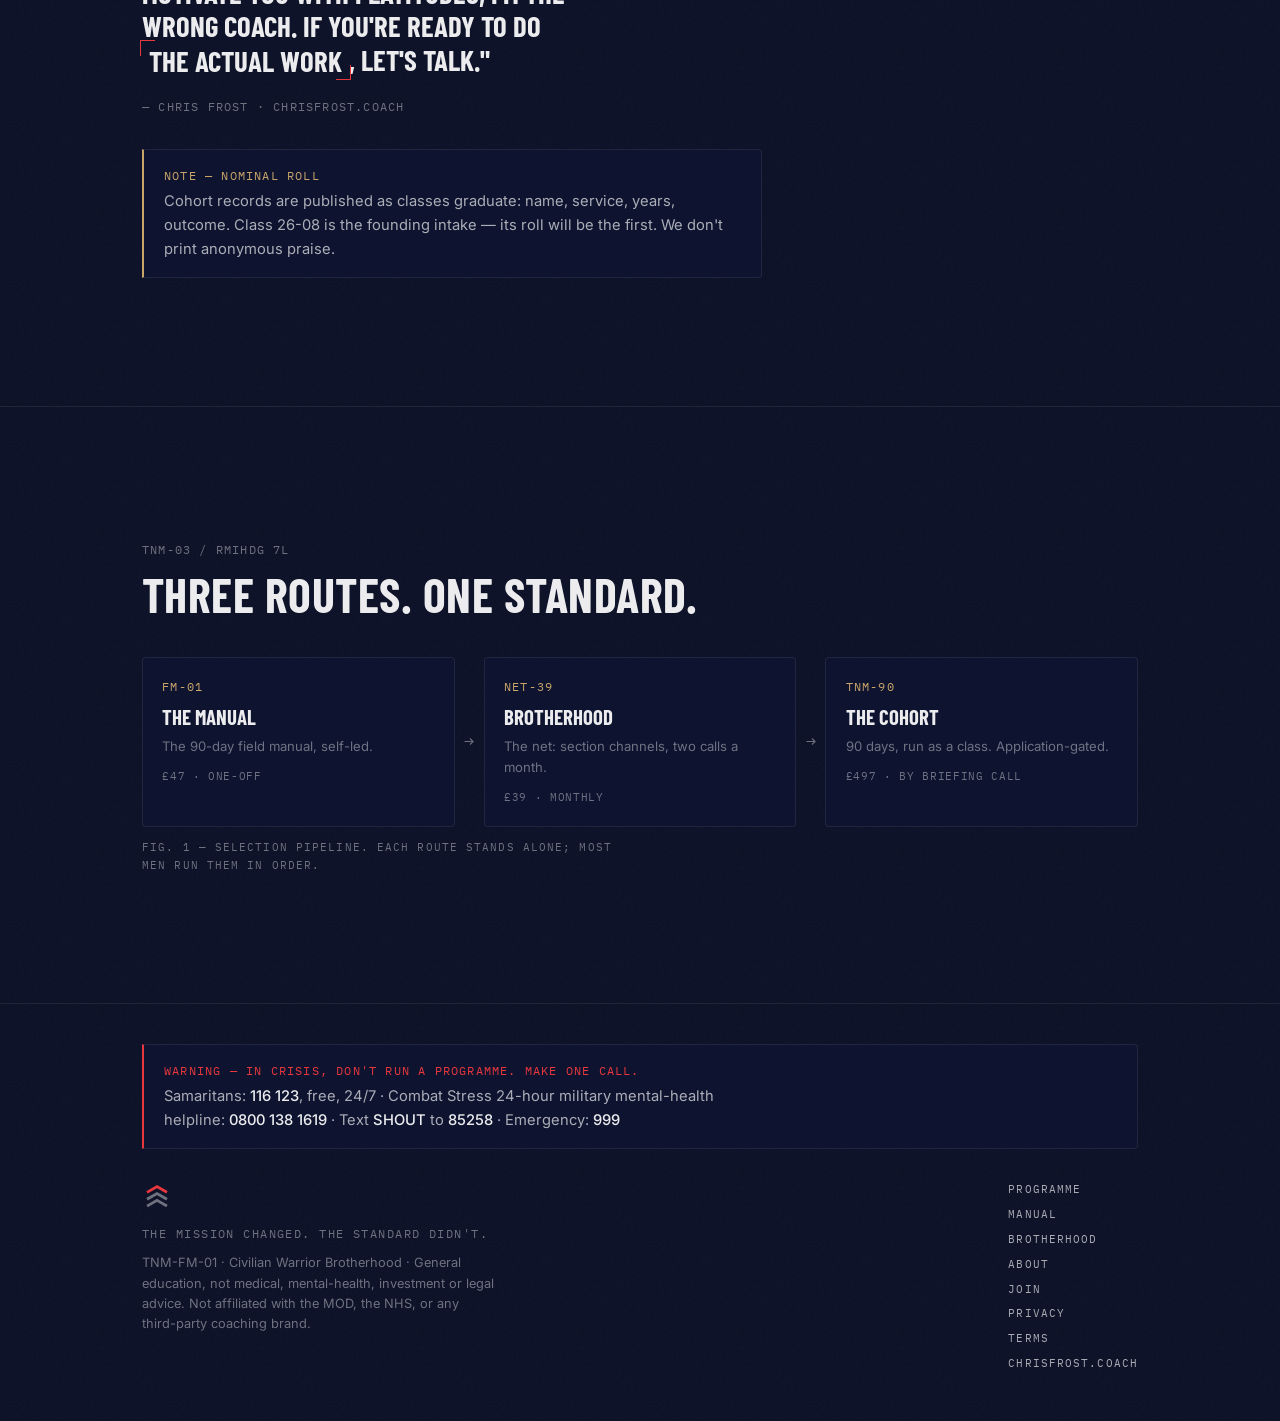
==== commit e4302cda: "Deploy site 2026-07-11 17:03 Co-Authored-By: Claude Fable 5 <noreply@anthropic.com>" ====
--- a/index.html
+++ b/index.html
@@ -31,203 +31,25 @@
 
 <main>
 
-<!-- 01 · HERO — the briefing is the hero object; the page's one glow sits behind it -->
+<!-- 01 · HERO — the 40-second briefing film is the hero object; the page's one glow sits behind it -->
 <section class="glow" style="text-align:center;border-top:0">
   <div class="wrap">
     <span class="code" data-scramble>TNM-01 / FIELD MANUAL FOR THE FIGHT AFTER SERVICE</span>
     <h1 style="font-size:clamp(3rem,7vw,5.6rem);margin:.3em 0 .35em">The Next Mission</h1>
     <p class="doctrine" style="margin-bottom:2.2rem">THE MISSION CHANGED. THE STANDARD DIDN'T.</p>
 
-    <div class="player" id="player" aria-label="Three-minute programme briefing">
-      <div class="player-chrome"><span>BRIEFING · TNM-VID-01</span><span>0:40</span></div>
-
-      <div class="scene" data-start="0" data-dur="7">
-        <div class="char"><svg xmlns="http://www.w3.org/2000/svg" viewBox="0 0 200 240">
-  <path d="M76 28Q70 17 82 14Q89 4 100 12Q112 4 119 15Q135 12 137 26Q149 29 143 40H67Q60 31 76 28Z" fill="#8E96B3" stroke="#090E25" stroke-width="3" stroke-linejoin="round"/>
-  <path d="M84 44L80 54M104 44L100 56M124 44L120 54" fill="none" stroke="#8E96B3" stroke-width="3" stroke-linecap="round"/>
-  <path d="M45 224V161Q45 136 69 126L83 120H117L131 126Q155 136 155 161V224Z" fill="#8E96B3" stroke="#090E25" stroke-width="3" stroke-linejoin="round"/>
-  <path d="M47 162Q35 181 43 218L67 215L70 165" fill="#8E96B3" stroke="#090E25" stroke-width="3" stroke-linejoin="round"/>
-  <path d="M153 162Q165 181 157 218L133 215L130 165" fill="#8E96B3" stroke="#090E25" stroke-width="3" stroke-linejoin="round"/>
-  <path d="M59 183Q70 176 81 185V214H59Z" fill="#8E96B3" stroke="#090E25" stroke-width="3" stroke-linejoin="round"/>
-  <path d="M141 183Q130 176 119 185V214H141Z" fill="#8E96B3" stroke="#090E25" stroke-width="3" stroke-linejoin="round"/>
-  <circle cx="72" cy="197" r="9" fill="#D9A47E" stroke="#090E25" stroke-width="3"/>
-  <circle cx="128" cy="197" r="9" fill="#D9A47E" stroke="#090E25" stroke-width="3"/>
-  <rect x="88" y="111" width="24" height="25" rx="10" fill="#D9A47E" stroke="#090E25" stroke-width="3"/>
-  <path d="M61 76Q61 42 100 38Q139 42 139 76V94Q139 121 100 125Q61 121 61 94Z" fill="#D9A47E" stroke="#090E25" stroke-width="3"/>
-  <path d="M62 72Q64 43 100 40Q135 43 139 70Q123 58 115 55Q91 68 62 64Z" fill="#090E25" stroke="#090E25" stroke-width="3"/>
-  <path d="M76 83Q84 88 91 85M109 85Q117 88 124 83" fill="none" stroke="#090E25" stroke-width="3" stroke-linecap="round"/>
-  <circle cx="84" cy="92" r="3" fill="#090E25"/><circle cx="116" cy="92" r="3" fill="#090E25"/>
-  <path d="M100 91L96 101L102 102" fill="none" stroke="#090E25" stroke-width="3" stroke-linecap="round" stroke-linejoin="round"/>
-  <path d="M92 113Q100 107 108 113" fill="none" stroke="#090E25" stroke-width="3" stroke-linecap="round"/>
-  <path d="M72 128Q74 113 89 113M128 128Q126 113 111 113" fill="none" stroke="#090E25" stroke-width="3" stroke-linecap="round"/>
-  <path d="M74 127Q100 145 126 127" fill="none" stroke="#090E25" stroke-width="3"/>
-  <path d="M86 145Q100 154 114 145" fill="none" stroke="#161F42" stroke-width="3" stroke-linecap="round"/>
-</svg></div>
-        <p class="vo">You came home. And somewhere between the handshake and a job you don't care about — you went quiet.</p>
-      </div>
-      <div class="scene" data-start="7" data-dur="7">
-        <div class="char-duo">
-          <div class="char char-sm"><svg xmlns="http://www.w3.org/2000/svg" viewBox="0 0 200 240">
-  <path d="M48 224V151Q48 128 69 120L82 115H118L131 120Q152 128 152 151V224Z" fill="#161F42" stroke="#090E25" stroke-width="3" stroke-linejoin="round"/>
-  <path d="M48 159Q36 173 39 212L61 211L65 158" fill="#161F42" stroke="#090E25" stroke-width="3" stroke-linejoin="round"/>
-  <path d="M152 159Q164 173 161 212L139 211L135 158" fill="#161F42" stroke="#090E25" stroke-width="3" stroke-linejoin="round"/>
-  <circle cx="50" cy="216" r="11" fill="#D9A47E" stroke="#090E25" stroke-width="3"/>
-  <circle cx="150" cy="216" r="11" fill="#D9A47E" stroke="#090E25" stroke-width="3"/>
-  <rect x="88" y="105" width="24" height="24" rx="10" fill="#D9A47E" stroke="#090E25" stroke-width="3"/>
-  <path d="M61 69Q61 32 100 28Q139 32 139 69V87Q139 115 100 119Q61 115 61 87Z" fill="#D9A47E" stroke="#090E25" stroke-width="3"/>
-  <path d="M61 68Q63 35 100 31Q134 34 139 62Q126 54 115 48Q92 62 62 61Z" fill="#090E25" stroke="#090E25" stroke-width="3" stroke-linejoin="round"/>
-  <path d="M57 43Q76 16 121 27Q139 32 143 43Q105 49 66 45Z" fill="#161F42" stroke="#090E25" stroke-width="3" stroke-linejoin="round"/>
-  <path d="M63 44Q88 50 131 43" fill="none" stroke="#090E25" stroke-width="3" stroke-linecap="round"/>
-  <path d="M76 72Q84 67 91 71" fill="none" stroke="#090E25" stroke-width="3" stroke-linecap="round"/>
-  <path d="M109 71Q117 67 124 72" fill="none" stroke="#090E25" stroke-width="3" stroke-linecap="round"/>
-  <circle cx="84" cy="78" r="3" fill="#090E25"/>
-  <circle cx="116" cy="78" r="3" fill="#090E25"/>
-  <path d="M100 78L96 88L102 89" fill="none" stroke="#090E25" stroke-width="3" stroke-linecap="round" stroke-linejoin="round"/>
-  <path d="M91 98Q100 104 109 98" fill="none" stroke="#090E25" stroke-width="3" stroke-linecap="round"/>
-  <path d="M82 117L100 134L118 117" fill="#F2F3F7" stroke="#090E25" stroke-width="3" stroke-linejoin="round"/>
-  <path d="M100 134V224" fill="none" stroke="#090E25" stroke-width="3"/>
-  <rect x="63" y="150" width="21" height="5" rx="2" fill="#C9A56A" stroke="#090E25" stroke-width="3"/>
-  <rect x="116" y="150" width="21" height="5" rx="2" fill="#C9A56A" stroke="#090E25" stroke-width="3"/>
-</svg></div>
-          <div class="char char-sm dim"><svg xmlns="http://www.w3.org/2000/svg" viewBox="0 0 200 240">
-  <path d="M76 28Q70 17 82 14Q89 4 100 12Q112 4 119 15Q135 12 137 26Q149 29 143 40H67Q60 31 76 28Z" fill="#8E96B3" stroke="#090E25" stroke-width="3" stroke-linejoin="round"/>
-  <path d="M84 44L80 54M104 44L100 56M124 44L120 54" fill="none" stroke="#8E96B3" stroke-width="3" stroke-linecap="round"/>
-  <path d="M45 224V161Q45 136 69 126L83 120H117L131 126Q155 136 155 161V224Z" fill="#8E96B3" stroke="#090E25" stroke-width="3" stroke-linejoin="round"/>
-  <path d="M47 162Q35 181 43 218L67 215L70 165" fill="#8E96B3" stroke="#090E25" stroke-width="3" stroke-linejoin="round"/>
-  <path d="M153 162Q165 181 157 218L133 215L130 165" fill="#8E96B3" stroke="#090E25" stroke-width="3" stroke-linejoin="round"/>
-  <path d="M59 183Q70 176 81 185V214H59Z" fill="#8E96B3" stroke="#090E25" stroke-width="3" stroke-linejoin="round"/>
-  <path d="M141 183Q130 176 119 185V214H141Z" fill="#8E96B3" stroke="#090E25" stroke-width="3" stroke-linejoin="round"/>
-  <circle cx="72" cy="197" r="9" fill="#D9A47E" stroke="#090E25" stroke-width="3"/>
-  <circle cx="128" cy="197" r="9" fill="#D9A47E" stroke="#090E25" stroke-width="3"/>
-  <rect x="88" y="111" width="24" height="25" rx="10" fill="#D9A47E" stroke="#090E25" stroke-width="3"/>
-  <path d="M61 76Q61 42 100 38Q139 42 139 76V94Q139 121 100 125Q61 121 61 94Z" fill="#D9A47E" stroke="#090E25" stroke-width="3"/>
-  <path d="M62 72Q64 43 100 40Q135 43 139 70Q123 58 115 55Q91 68 62 64Z" fill="#090E25" stroke="#090E25" stroke-width="3"/>
-  <path d="M76 83Q84 88 91 85M109 85Q117 88 124 83" fill="none" stroke="#090E25" stroke-width="3" stroke-linecap="round"/>
-  <circle cx="84" cy="92" r="3" fill="#090E25"/><circle cx="116" cy="92" r="3" fill="#090E25"/>
-  <path d="M100 91L96 101L102 102" fill="none" stroke="#090E25" stroke-width="3" stroke-linecap="round" stroke-linejoin="round"/>
-  <path d="M92 113Q100 107 108 113" fill="none" stroke="#090E25" stroke-width="3" stroke-linecap="round"/>
-  <path d="M72 128Q74 113 89 113M128 128Q126 113 111 113" fill="none" stroke="#090E25" stroke-width="3" stroke-linecap="round"/>
-  <path d="M74 127Q100 145 126 127" fill="none" stroke="#090E25" stroke-width="3"/>
-  <path d="M86 145Q100 154 114 145" fill="none" stroke="#161F42" stroke-width="3" stroke-linecap="round"/>
-</svg></div>
-        </div>
-        <p class="vo">The mission ended. Nobody issued the next one. That's not weakness. That's what happens to strong men with no orders.</p>
-      </div>
-      <div class="scene" data-start="14" data-dur="8">
-        <div class="char"><svg xmlns="http://www.w3.org/2000/svg" viewBox="0 0 200 240">
-  <path d="M47 224V151Q47 130 69 121L84 115H116L131 121Q153 130 153 151V224Z" fill="#161F42" stroke="#090E25" stroke-width="3" stroke-linejoin="round"/>
-  <rect x="88" y="104" width="24" height="25" rx="10" fill="#D9A47E" stroke="#090E25" stroke-width="3"/>
-  <path d="M61 61Q61 27 100 23Q139 27 139 61V82Q139 110 100 114Q61 110 61 82Z" fill="#D9A47E" stroke="#090E25" stroke-width="3"/>
-  <path d="M62 58Q65 29 100 25Q134 29 139 56Q124 45 115 41Q91 55 62 49Z" fill="#090E25" stroke="#090E25" stroke-width="3"/>
-  <path d="M75 69Q84 62 92 68M109 72Q117 69 125 72" fill="none" stroke="#090E25" stroke-width="3" stroke-linecap="round"/>
-  <circle cx="84" cy="77" r="3" fill="#090E25"/><circle cx="116" cy="79" r="3" fill="#090E25"/>
-  <path d="M100 77L96 88L102 89" fill="none" stroke="#090E25" stroke-width="3" stroke-linecap="round" stroke-linejoin="round"/>
-  <path d="M92 99Q100 103 108 98" fill="none" stroke="#090E25" stroke-width="3" stroke-linecap="round"/>
-  <path d="M48 161Q35 176 43 205L69 197L76 159" fill="#161F42" stroke="#090E25" stroke-width="3" stroke-linejoin="round"/>
-  <path d="M152 161Q165 176 157 205L131 197L124 159" fill="#161F42" stroke="#090E25" stroke-width="3" stroke-linejoin="round"/>
-  <circle cx="68" cy="187" r="10" fill="#D9A47E" stroke="#090E25" stroke-width="3"/>
-  <circle cx="132" cy="187" r="10" fill="#D9A47E" stroke="#090E25" stroke-width="3"/>
-  <path d="M52 158L99 169V224L52 211Z" fill="#161F42" stroke="#090E25" stroke-width="3" stroke-linejoin="round"/>
-  <path d="M148 158L101 169V224L148 211Z" fill="#161F42" stroke="#090E25" stroke-width="3" stroke-linejoin="round"/>
-  <path d="M100 169V224" fill="none" stroke="#090E25" stroke-width="3"/>
-  <path d="M116 187L126 176L136 187L126 181Z" fill="#C9A56A" stroke="#090E25" stroke-width="3" stroke-linejoin="round"/>
-  <path d="M62 177L87 183M62 187L87 193" fill="none" stroke="#8E96B3" stroke-width="3" stroke-linecap="round"/>
-</svg></div>
-        <h3 class="title-card" style="font-size:clamp(1.4rem,3.6vw,2.2rem)">The Next Mission</h3>
-        <p class="vo">So we wrote them. The Next Mission — a ninety-day field manual, a section beside you, a standard you sign your name to.</p>
-      </div>
-      <div class="scene" data-start="22" data-dur="8">
-        <div class="char"><svg xmlns="http://www.w3.org/2000/svg" viewBox="0 0 200 240">
-  <path d="M33 158L58 130L83 158L70 158V205H46V158Z" fill="#C9A56A" stroke="#090E25" stroke-width="3" stroke-linejoin="round"/>
-  <path d="M49 224V147Q49 127 70 119L84 114H116L130 119Q151 127 151 147V224Z" fill="#E8373D" stroke="#090E25" stroke-width="3" stroke-linejoin="round"/>
-  <path d="M51 154Q37 170 42 213L65 212L70 158" fill="#E8373D" stroke="#090E25" stroke-width="3" stroke-linejoin="round"/>
-  <circle cx="52" cy="218" r="10" fill="#D9A47E" stroke="#090E25" stroke-width="3"/>
-  <path d="M149 154Q163 167 157 196L135 190L130 158" fill="#E8373D" stroke="#090E25" stroke-width="3" stroke-linejoin="round"/>
-  <circle cx="139" cy="190" r="10" fill="#D9A47E" stroke="#090E25" stroke-width="3"/>
-  <circle cx="139" cy="174" r="15" fill="#F2F3F7" stroke="#090E25" stroke-width="3"/>
-  <rect x="135" y="154" width="8" height="6" rx="2" fill="#C9A56A" stroke="#090E25" stroke-width="3"/>
-  <path d="M139 174L146 168M139 174V164" fill="none" stroke="#090E25" stroke-width="3" stroke-linecap="round"/>
-  <rect x="88" y="103" width="24" height="25" rx="10" fill="#D9A47E" stroke="#090E25" stroke-width="3"/>
-  <path d="M61 60Q61 26 100 22Q139 26 139 60V81Q139 109 100 113Q61 109 61 81Z" fill="#D9A47E" stroke="#090E25" stroke-width="3"/>
-  <path d="M62 57Q65 28 100 24Q134 28 139 55Q124 44 115 40Q91 54 62 48Z" fill="#090E25" stroke="#090E25" stroke-width="3"/>
-  <path d="M75 68Q84 74 92 69M108 69Q116 74 125 68" fill="none" stroke="#090E25" stroke-width="3" stroke-linecap="round"/>
-  <circle cx="84" cy="78" r="3" fill="#090E25"/><circle cx="116" cy="78" r="3" fill="#090E25"/>
-  <path d="M100 78L96 88L102 89" fill="none" stroke="#090E25" stroke-width="3" stroke-linecap="round" stroke-linejoin="round"/>
-  <path d="M93 99Q100 96 107 99" fill="none" stroke="#090E25" stroke-width="3" stroke-linecap="round"/>
-  <path d="M143 65Q151 76 143 84Q135 76 143 65Z" fill="#8E96B3" stroke="#090E25" stroke-width="3" stroke-linejoin="round"/>
-  <path d="M83 116L100 130L117 116" fill="#E8373D" stroke="#090E25" stroke-width="3" stroke-linejoin="round"/>
-</svg></div>
-        <div class="rhythm-total">= <em>35 min</em> / day</div>
-        <div class="weekstrip" aria-hidden="true"><i></i><i></i><i></i><i></i><i></i><i></i><i></i><i></i><i></i><i></i><i></i><i></i></div>
-        <p class="vo">Thirty-five minutes a day. Health. Money. Leadership. Family. Scored — deltas, not feelings.</p>
-      </div>
-      <div class="scene" data-start="30" data-dur="6">
-        <div class="char"><svg xmlns="http://www.w3.org/2000/svg" viewBox="0 0 200 240">
-  <path d="M17 224V185Q17 170 31 164L41 160H61L71 164Q85 170 85 185V224Z" fill="#8E96B3" stroke="#090E25" stroke-width="3" stroke-linejoin="round"/>
-  <rect x="47" y="151" width="10" height="16" rx="5" fill="#8E96B3" stroke="#090E25" stroke-width="3"/>
-  <path d="M30 132Q30 110 52 108Q74 110 74 132V143Q74 159 52 161Q30 159 30 143Z" fill="#8E96B3" stroke="#090E25" stroke-width="3"/>
-  <path d="M31 130Q33 111 52 110Q71 112 74 128Q64 121 60 119Q47 127 31 124Z" fill="#090E25" stroke="#090E25" stroke-width="3"/>
-  <path d="M37 136Q42 133 46 136M58 136Q63 133 67 136" fill="none" stroke="#090E25" stroke-width="3" stroke-linecap="round"/>
-  <circle cx="42" cy="141" r="2" fill="#090E25"/><circle cx="63" cy="141" r="2" fill="#090E25"/>
-  <path d="M52 141L49 147L53 148M47 154Q52 150 57 154" fill="none" stroke="#090E25" stroke-width="3" stroke-linecap="round" stroke-linejoin="round"/>
-  <path d="M33 166Q52 178 71 166" fill="none" stroke="#090E25" stroke-width="3"/>
-  <path d="M72 224V111Q72 94 91 87L105 82H135L149 87Q168 94 168 111V224Z" fill="#161F42" stroke="#090E25" stroke-width="3" stroke-linejoin="round"/>
-  <path d="M84 103Q62 116 58 153L78 158L99 115" fill="#161F42" stroke="#090E25" stroke-width="3" stroke-linejoin="round"/>
-  <path d="M62 146Q52 148 49 158Q47 166 55 171Q63 175 68 166L75 154Z" fill="#D9A47E" stroke="#090E25" stroke-width="3" stroke-linejoin="round"/>
-  <path d="M166 112Q180 129 174 173L153 169L148 114" fill="#161F42" stroke="#090E25" stroke-width="3" stroke-linejoin="round"/>
-  <circle cx="164" cy="176" r="10" fill="#D9A47E" stroke="#090E25" stroke-width="3"/>
-  <rect x="108" y="70" width="24" height="25" rx="10" fill="#D9A47E" stroke="#090E25" stroke-width="3"/>
-  <path d="M81 28Q81 7 120 5Q159 7 159 28V50Q159 78 120 82Q81 78 81 50Z" fill="#D9A47E" stroke="#090E25" stroke-width="3"/>
-  <path d="M82 27Q85 8 120 7Q154 9 159 25Q144 16 135 14Q111 25 82 21Z" fill="#090E25" stroke="#090E25" stroke-width="3"/>
-  <path d="M96 38Q104 34 111 38M129 38Q137 34 144 38" fill="none" stroke="#090E25" stroke-width="3" stroke-linecap="round"/>
-  <circle cx="104" cy="46" r="3" fill="#090E25"/><circle cx="136" cy="46" r="3" fill="#090E25"/>
-  <path d="M120 46L116 56L122 57" fill="none" stroke="#090E25" stroke-width="3" stroke-linecap="round" stroke-linejoin="round"/>
-  <path d="M111 67Q120 73 129 67" fill="none" stroke="#090E25" stroke-width="3" stroke-linecap="round"/>
-  <path d="M103 83L120 106L137 83L147 88L136 122L120 106L104 122L93 88Z" fill="#F2F3F7" stroke="#090E25" stroke-width="3" stroke-linejoin="round"/>
-  <path d="M120 106V224" fill="none" stroke="#090E25" stroke-width="3"/>
-</svg></div>
-        <span class="code brass">FINISHERS LEAD THE NEXT CLASS</span>
-        <p class="vo">Ninety days on, you're not the man who came home. And the one a tour behind you? You go back for him.</p>
-      </div>
-      <div class="scene" data-start="36" data-dur="4">
-        <div class="cta-card">
-          <h3>Class 26-08 is forming</h3>
-          <span class="code">20 PLACES · FALL IN ↓</span>
-        </div>
-        <p class="vo">Class two-six zero-eight is forming. Fall in.</p>
-        <p class="crisis-mini">IN CRISIS? SAMARITANS 116 123 · COMBAT STRESS 0800 138 1619 · TEXT SHOUT TO 85258 · EMERGENCY 999</p>
-      </div>
-
-
-      <!-- journey layer: battlefield → boardroom, one continuous line — "The mission changed. The standard didn't." drawn -->
-    <div class="journey" aria-hidden="true">
-      <svg viewBox="0 0 900 96" preserveAspectRatio="none">
-        <line class="jbase" x1="0" y1="78" x2="900" y2="78"/>
-        <path class="jline" d="M0,70 L20,58 L38,66 L55,44 L72,62 L90,50 L110,68 L128,38 L150,60 L170,52 L190,66 L215,46 L240,64 L265,56 L290,68 L320,62 L350,66 L380,60 L420,68 L470,66 L520,68 L560,70 L570,70 L570,50 L600,50 L600,70 L615,70 L615,34 L648,34 L648,70 L664,70 L664,44 L695,44 L695,70 L712,70 L712,26 L750,26 L750,70 L768,70 L768,40 L800,40 L800,70 L820,70 L820,30 L860,30 L860,70 L900,70"/>
-        <text class="jlabel" x="8" y="92">THE FIELD · DAY 0</text>
-        <text class="jlabel" x="892" y="92" text-anchor="end">THE BOARDROOM · DAY 90</text>
-        <text class="jlabel" x="450" y="92" text-anchor="middle">ONE STANDARD</text>
-      </svg>
-      <div class="jmark" id="jmark"><svg viewBox="0 0 96 96"><g fill="none" stroke-linecap="square" stroke-width="14"><path d="M14 82 L48 58 L82 82" stroke="#E8373D"/><path d="M14 48 L48 24 L82 48" stroke="#E8373D"/></g></svg></div>
-    </div>
-
-    <div class="poster" id="poster">
-        <svg width="64" height="64" viewBox="0 0 96 96" aria-hidden="true"><g fill="none" stroke-linecap="square" stroke-width="9"><path d="M20 78 L48 62 L76 78" stroke="rgba(255,255,255,.92)"/><path d="M20 56 L48 40 L76 56" stroke="rgba(255,255,255,.92)"/><path d="M20 34 L48 18 L76 34" stroke="#E8373D"/></g></svg>
-        <button class="playbtn" id="play">
-          <svg viewBox="0 0 14 16" fill="currentColor" aria-hidden="true"><path d="M0 0 L14 8 L0 16 Z"/></svg>
-          Play the 3-minute briefing
-        </button>
+    <figure class="film" id="film">
+      <div class="film-chrome"><span class="code">BRIEFING · TNM-VID-01</span><span class="code">0:40</span></div>
+      <video id="herovid" poster="assets/films/hero-poster.jpg" preload="metadata" playsinline controls controlslist="nodownload noplaybackrate">
+        <source src="assets/films/hero.mp4" type="video/mp4">
+        Your browser can't play embedded video. <a href="assets/films/hero.mp4">Open the briefing film</a>.
+      </video>
+      <button class="film-play" id="filmplay" aria-label="Play the 40-second briefing film">
+        <span class="film-mark"><svg viewBox="0 0 96 96" aria-hidden="true"><g fill="none" stroke-linecap="square" stroke-width="9"><path d="M20 78 L48 62 L76 78" stroke="rgba(255,255,255,.92)"/><path d="M20 56 L48 40 L76 56" stroke="rgba(255,255,255,.92)"/><path d="M20 34 L48 18 L76 34" stroke="#E8373D"/></g></svg></span>
+        <span class="film-cue"><svg viewBox="0 0 14 16" fill="currentColor" aria-hidden="true"><path d="M0 0 L14 8 L0 16 Z"/></svg> Play the film · 40 sec</span>
         <span class="code">WHAT THIS IS · HOW IT WORKS · WHO IT'S FOR</span>
-      </div>
-      <div class="player-bar" id="bar" hidden>
-        <button class="pp" id="pp" aria-label="Pause">❚❚</button>
-        <button class="mute" id="mute" aria-label="Mute voiceover" hidden>🔊</button>
-        <div class="track" id="track" role="slider" aria-label="Seek" aria-valuemin="0" aria-valuemax="40" aria-valuenow="0" tabindex="0">
-          <div class="rail"><div class="fill" id="fill"></div></div>
-        </div>
-        <span class="timecode" id="tc">0:00 / 0:40</span>
-      </div>
-    </div>
+      </button>
+    </figure>
 
     <div style="margin-top:2.2rem">
       <a class="btn" href="join.html#call">Request a Briefing Call</a>
--- a/assets/site.css
+++ b/assets/site.css
@@ -226,6 +226,18 @@
 .glow{position:relative}
 .glow::before{content:"";position:absolute;width:520px;height:520px;left:50%;top:38%;transform:translate(-50%,-50%);border-radius:50%;background:var(--signal);opacity:.10;filter:blur(120px);pointer-events:none;z-index:-1}
 .glow.brass::before{background:var(--brass);opacity:.08}
+
+/* cinematic film hero (index) — real 40s film, poster + play overlay */
+.film{position:relative;max-width:900px;margin:0 auto;aspect-ratio:16/9;background:#070B1D;border:1px solid var(--line);border-radius:6px;overflow:hidden;text-align:left}
+.film video{position:absolute;inset:0;width:100%;height:100%;object-fit:cover;background:#070B1D}
+.film-chrome{position:absolute;top:0;left:0;right:0;display:flex;justify-content:space-between;padding:.7rem 1rem;z-index:5;pointer-events:none}
+.film-play{position:absolute;inset:0;z-index:6;display:flex;flex-direction:column;align-items:center;justify-content:center;gap:1.1rem;background:linear-gradient(180deg,rgba(9,14,37,.12),rgba(9,14,37,.55));border:0;cursor:pointer;transition:opacity .4s var(--ease)}
+.film-play.hidden{opacity:0;pointer-events:none}
+.film-mark{width:54px;display:block}
+.film-cue{display:inline-flex;align-items:center;gap:.6rem;background:var(--signal);color:#fff;font-family:var(--font-display);font-weight:700;text-transform:uppercase;letter-spacing:.05em;font-size:1.05rem;padding:.6em 1.4em;border-radius:3px;transition:background 150ms var(--ease)}
+.film-play:hover .film-cue{background:var(--signal-hover)}
+.film-cue svg{width:11px;height:13px}
+.film-play .code{color:var(--t-meta)}
 
 /* briefing player (index hero) */
 .player{position:relative;max-width:900px;margin:0 auto;aspect-ratio:16/9;background:var(--raised);border:1px solid var(--line);border-radius:6px;overflow:hidden;text-align:left}
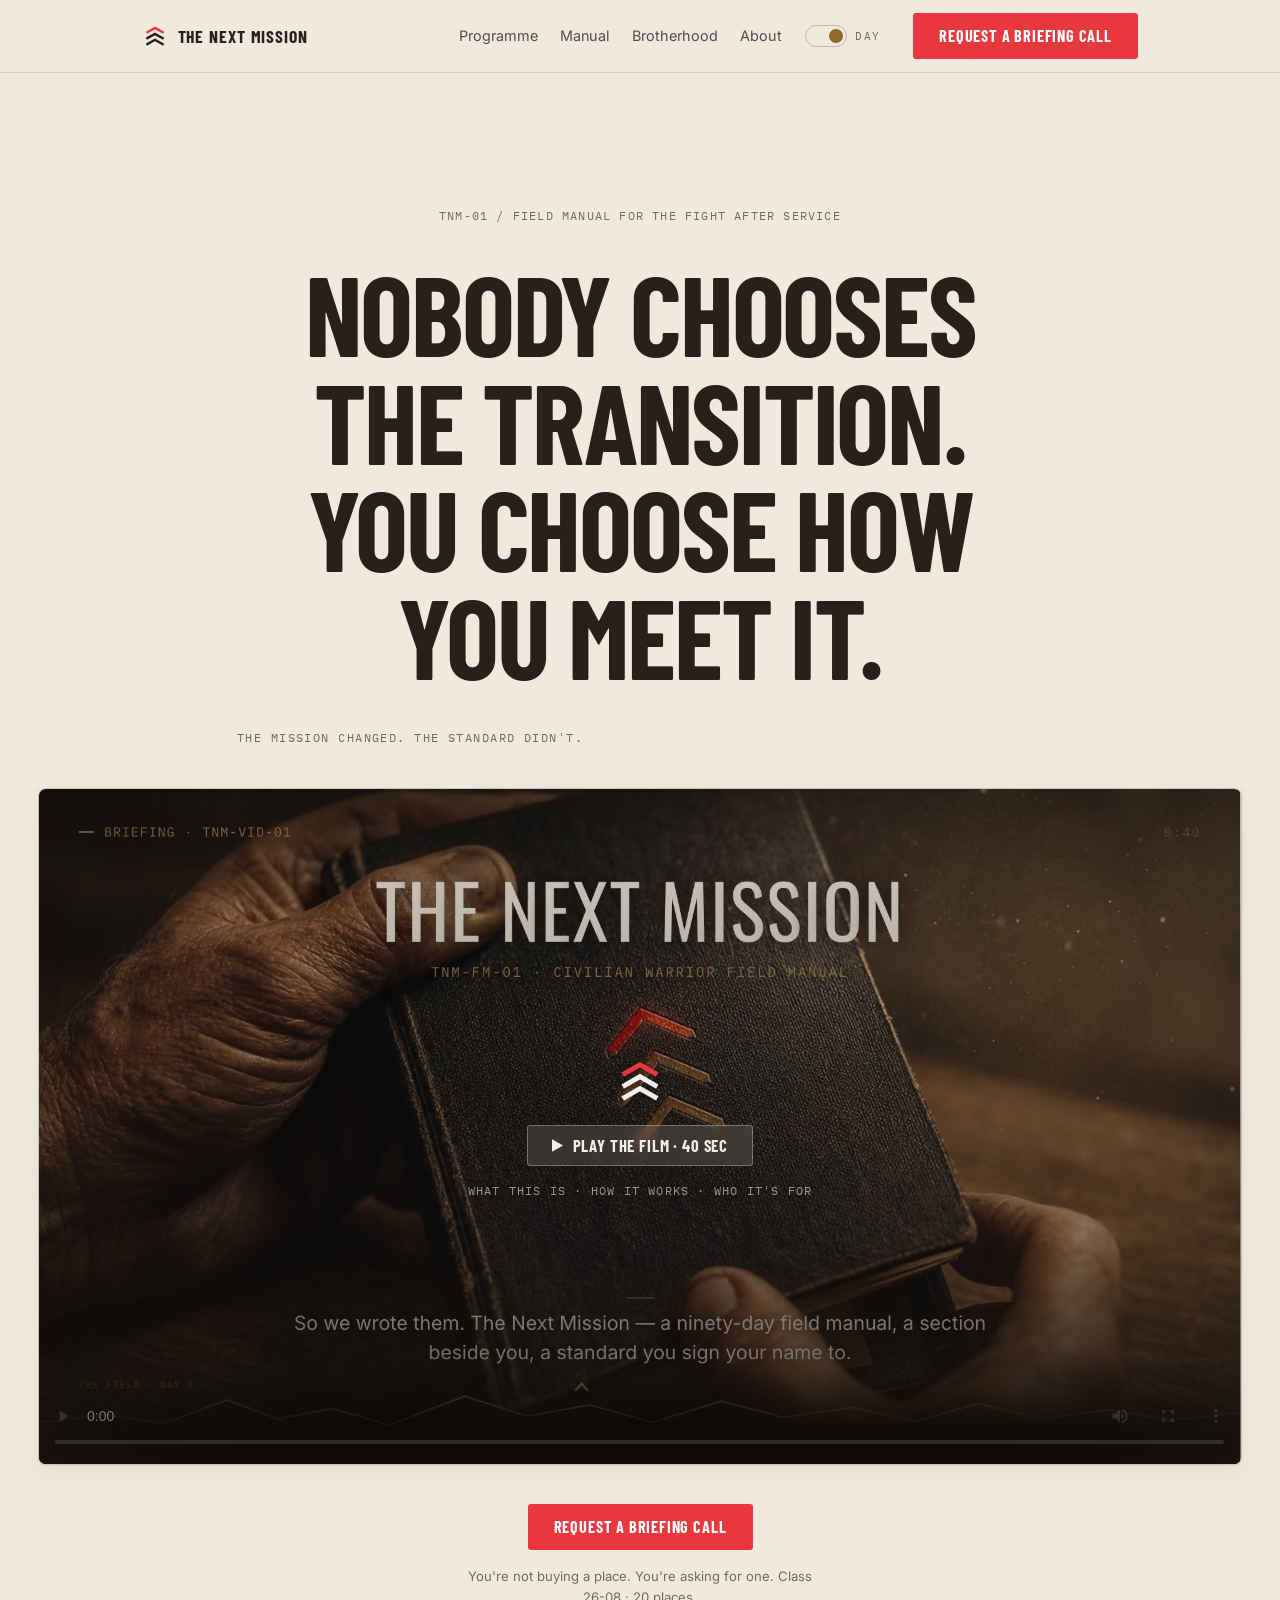
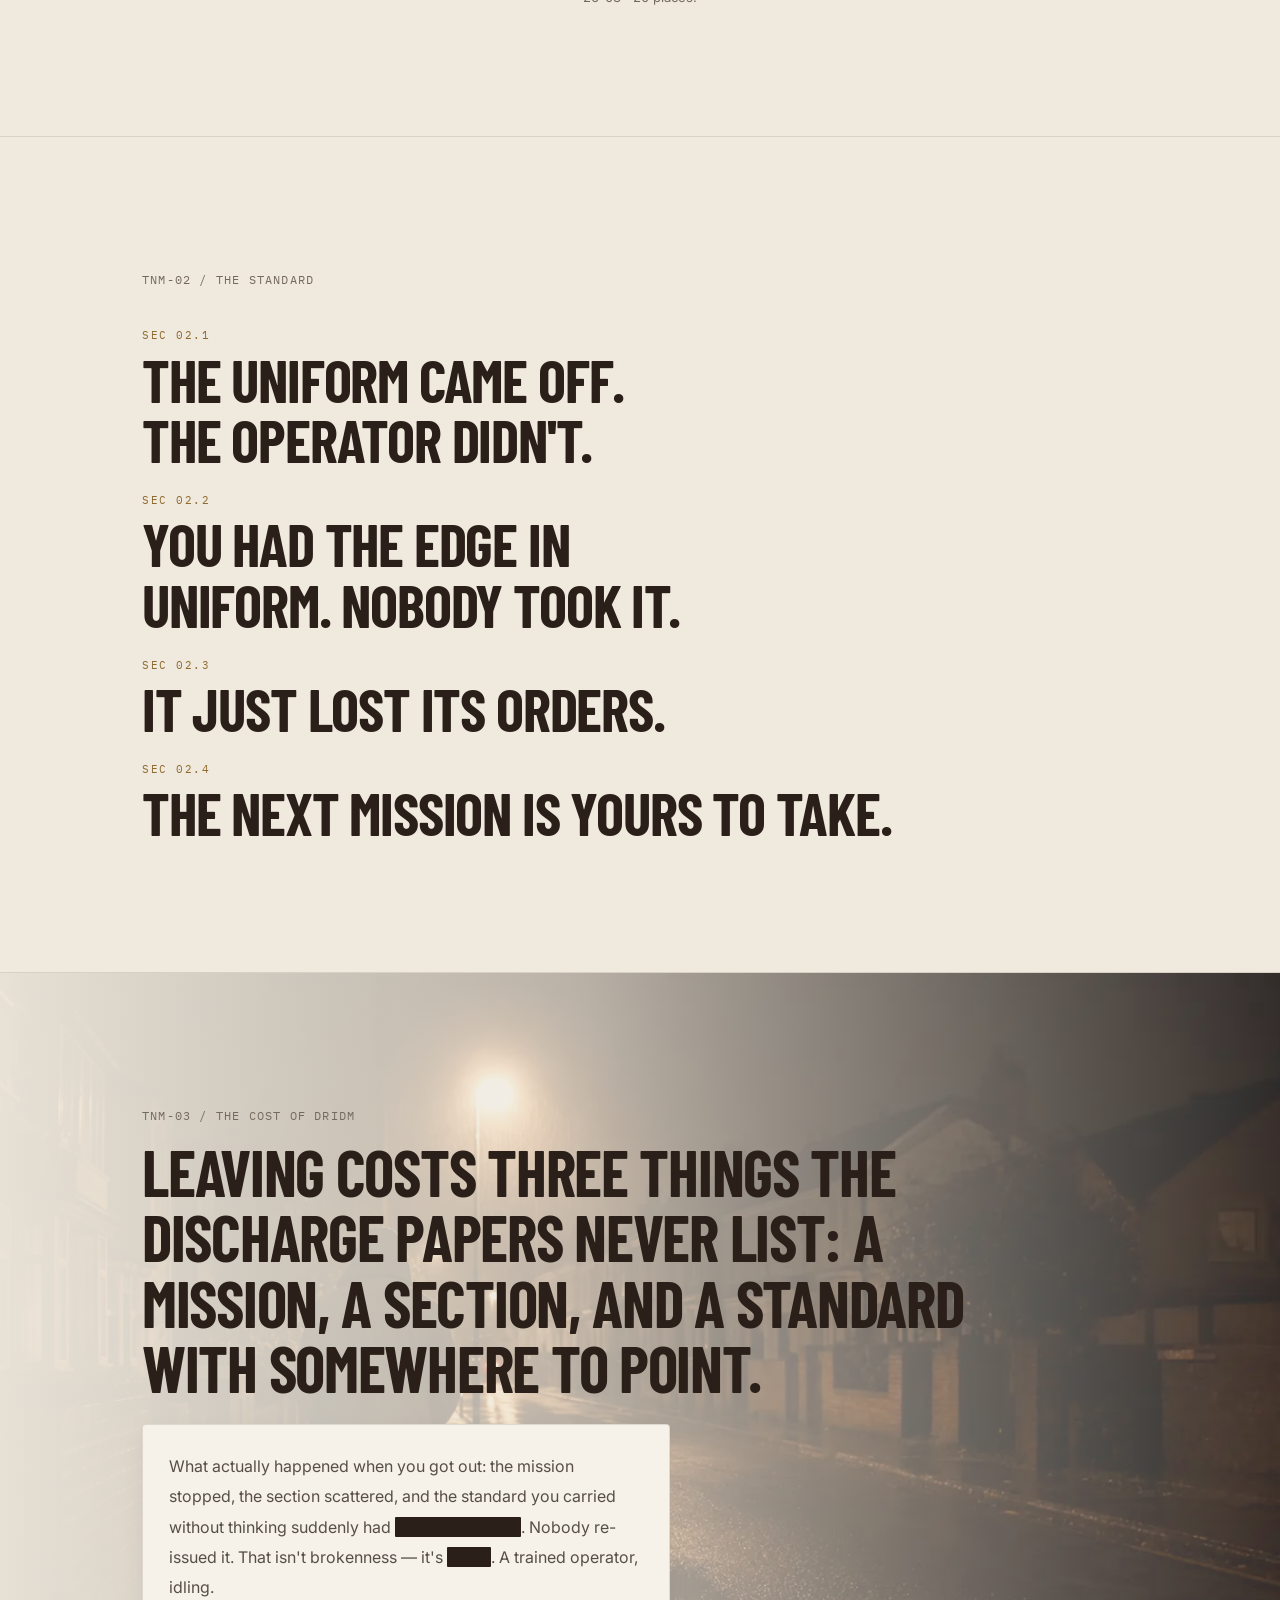
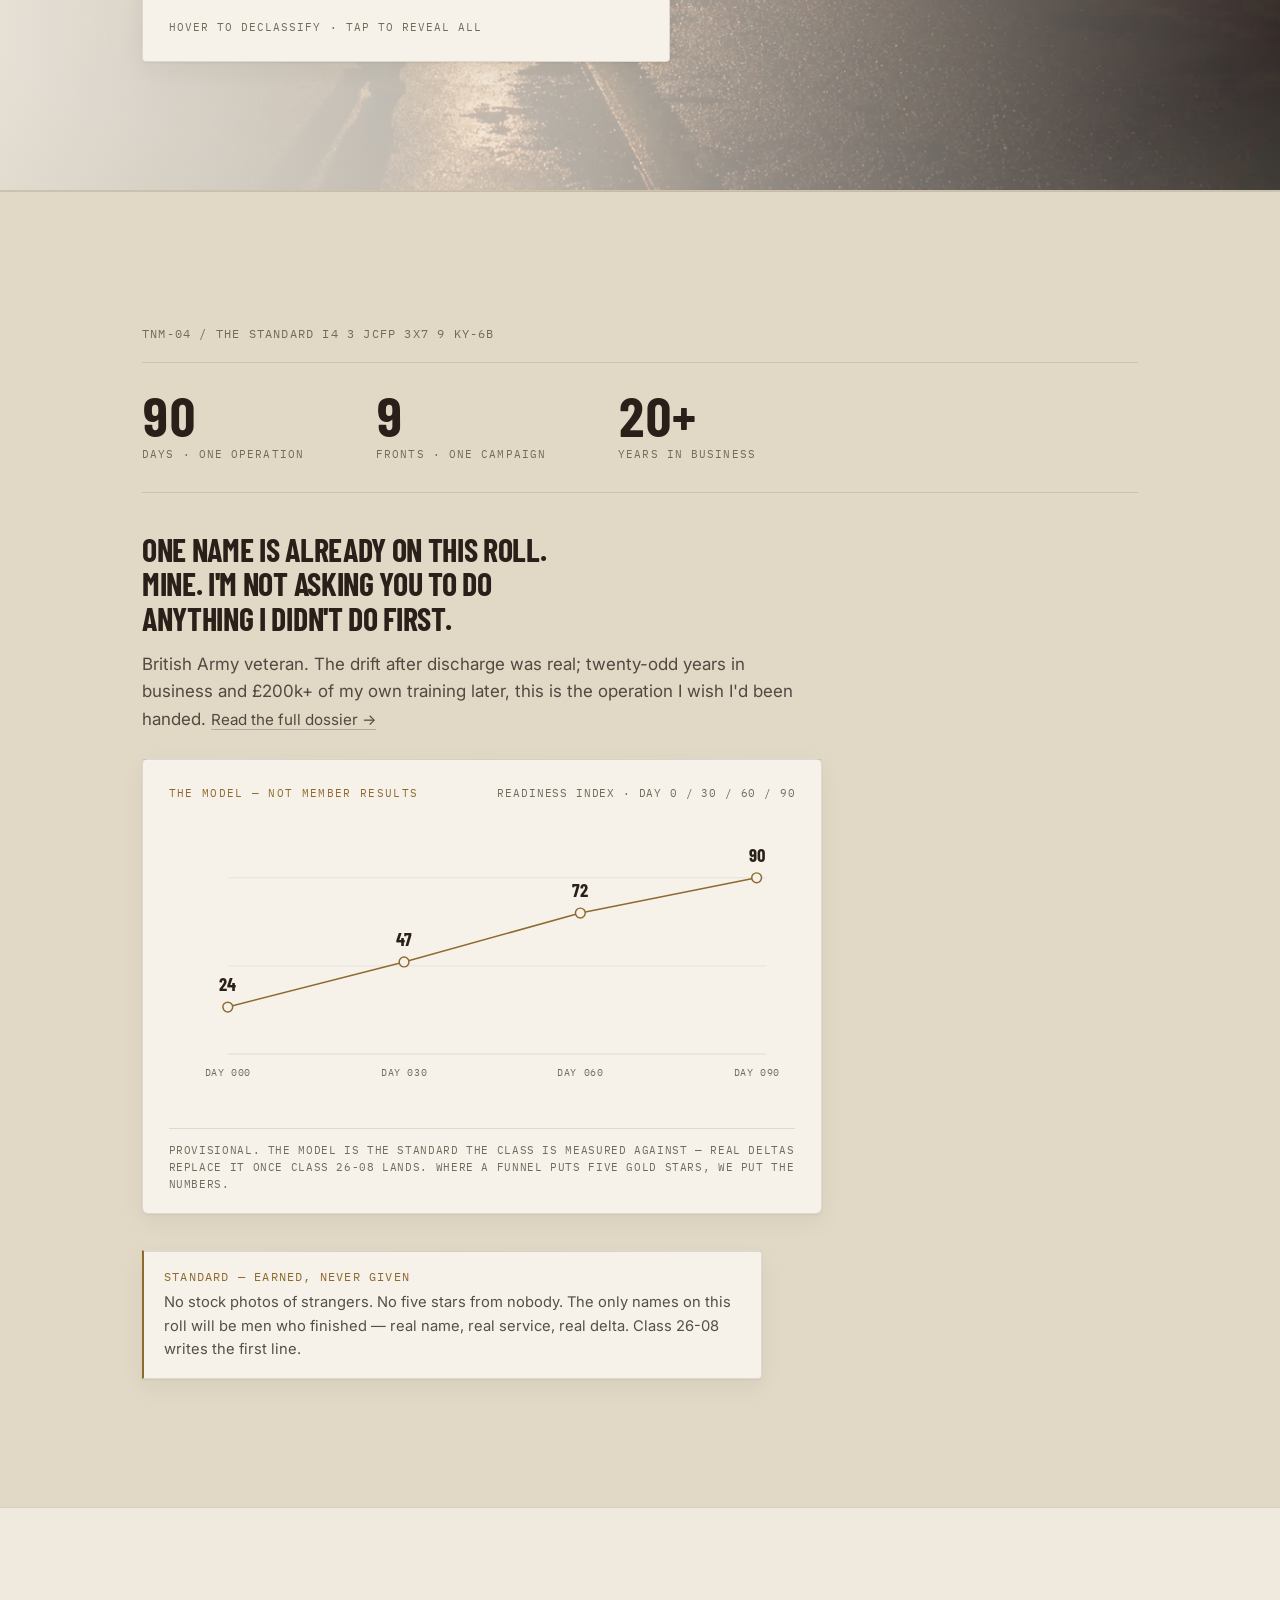
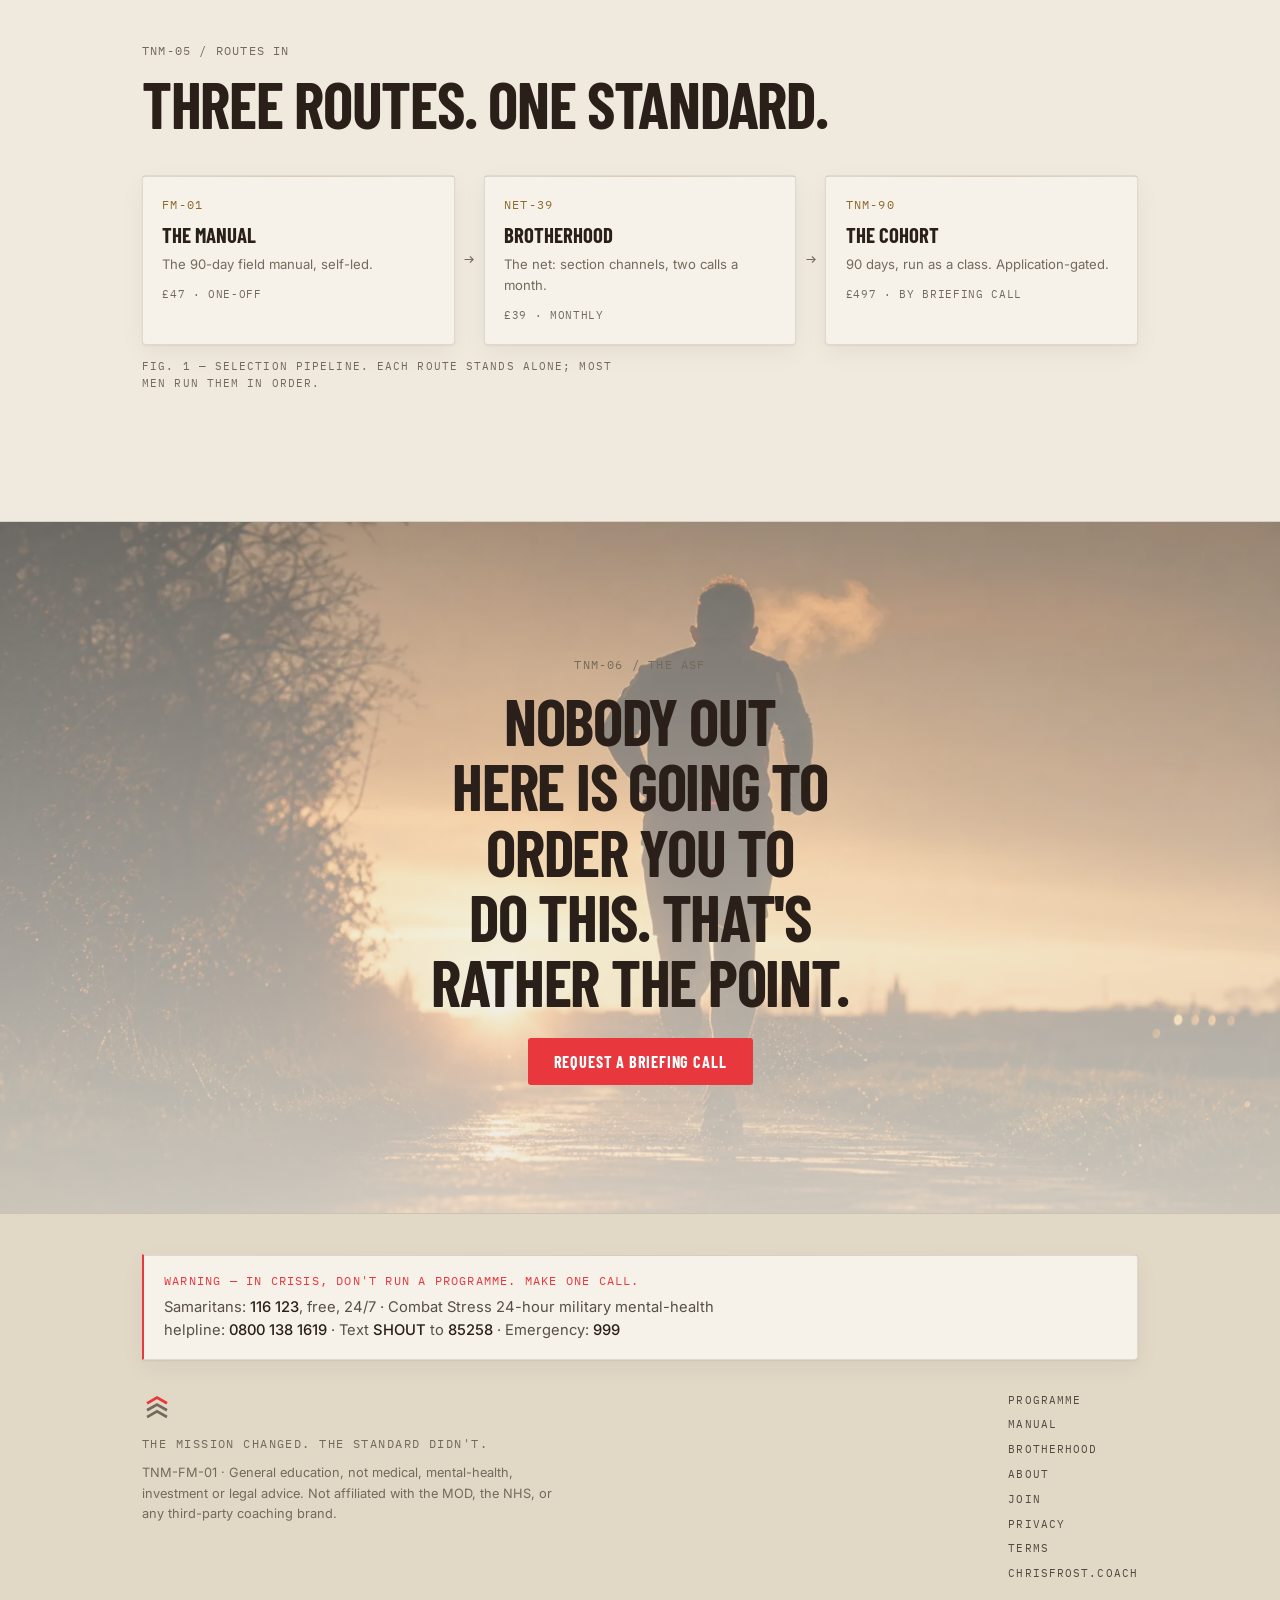
==== commit 507b34e7: "Deploy site 2026-07-11 19:03 Co-Authored-By: Claude Fable 5 <noreply@anthropic.com>" ====
--- a/index.html
+++ b/index.html
@@ -3,8 +3,11 @@
 <head>
 <meta charset="utf-8">
 <meta name="viewport" content="width=device-width, initial-scale=1">
-<title>The Next Mission — Civilian Warrior Brotherhood</title>
+<title>The Next Mission — the field manual for the fight after service</title>
 <meta name="description" content="A 90-day field manual for the fight after service. Built for British veterans. The mission changed. The standard didn't.">
+<!-- no-flash day/night init — MUST run in <head> before paint, inlined on every page -->
+<script>(function(){try{var t=localStorage.getItem('tnm-theme');if(t!=='light'&&t!=='dark'){t=matchMedia('(prefers-color-scheme: light)').matches?'light':'dark';}document.documentElement.setAttribute('data-theme',t);}catch(e){}})();</script>
+<meta name="theme-color" content="#1C1613">
 <link rel="preconnect" href="https://fonts.googleapis.com">
 <link rel="preconnect" href="https://fonts.gstatic.com" crossorigin>
 <link href="https://fonts.googleapis.com/css2?family=Barlow+Condensed:wght@700&family=Inter:wght@400;500&family=IBM+Plex+Mono:wght@400;600&display=swap" rel="stylesheet" media="print" onload="this.media='all'">
@@ -16,7 +19,7 @@
 <nav class="nav" aria-label="Main">
   <div class="nav-in">
     <a class="brand" href="index.html" aria-label="The Next Mission home">
-      <svg width="26" height="26" viewBox="0 0 96 96" aria-hidden="true"><g fill="none" stroke-linecap="square" stroke-width="9"><path d="M20 78 L48 62 L76 78" stroke="rgba(255,255,255,.92)"/><path d="M20 56 L48 40 L76 56" stroke="rgba(255,255,255,.92)"/><path d="M20 34 L48 18 L76 34" stroke="#E8373D"/></g></svg>
+      <svg width="26" height="26" viewBox="0 0 96 96" aria-hidden="true"><g fill="none" stroke-linecap="square" stroke-width="9"><path d="M20 78 L48 62 L76 78" stroke="currentColor"/><path d="M20 56 L48 40 L76 56" stroke="currentColor"/><path d="M20 34 L48 18 L76 34" stroke="#E8373D"/></g></svg>
       <b>THE NEXT MISSION</b>
     </a>
     <div class="nav-links">
@@ -24,6 +27,10 @@
       <a href="manual.html">Manual</a>
       <a href="brotherhood.html">Brotherhood</a>
       <a href="about.html">About</a>
+      <button class="theme-toggle" id="themetoggle" type="button" aria-pressed="false" aria-label="Switch to day mode" title="Day / Night mode">
+        <span class="tt-track" aria-hidden="true"><span class="tt-thumb"></span></span>
+        <span class="tt-label">Night</span>
+      </button>
       <a class="btn" href="join.html#call">Request a Briefing Call</a>
     </div>
   </div>
@@ -31,15 +38,17 @@
 
 <main>
 
-<!-- 01 · HERO — the 40-second briefing film is the hero object; the page's one glow sits behind it -->
-<section class="glow" style="text-align:center;border-top:0">
-  <div class="wrap">
+<!-- 01 · HERO — the 40-second briefing film is the hero object, full-bleed + vignetted;
+     the page's one glow (neutral warm-white key light, night only) sits behind it -->
+<section class="hero glow band-air">
+  <div class="wrap hero-in">
     <span class="code" data-scramble>TNM-01 / FIELD MANUAL FOR THE FIGHT AFTER SERVICE</span>
-    <h1 style="font-size:clamp(3rem,7vw,5.6rem);margin:.3em 0 .35em">The Next Mission</h1>
-    <p class="doctrine" style="margin-bottom:2.2rem">THE MISSION CHANGED. THE STANDARD DIDN'T.</p>
-
+    <h1 class="hero-h1">Nobody chooses the transition. You choose how you meet it.</h1>
+    <p class="doctrine">THE MISSION CHANGED. THE STANDARD DIDN'T.</p>
+  </div>
+
+  <div class="film-frame">
     <figure class="film" id="film">
-      <div class="film-chrome"><span class="code">BRIEFING · TNM-VID-01</span><span class="code">0:40</span></div>
       <video id="herovid" poster="assets/films/hero-poster.jpg" preload="metadata" playsinline controls controlslist="nodownload noplaybackrate">
         <source src="assets/films/hero.mp4" type="video/mp4">
         Your browser can't play embedded video. <a href="assets/films/hero.mp4">Open the briefing film</a>.
@@ -50,42 +59,102 @@
         <span class="code">WHAT THIS IS · HOW IT WORKS · WHO IT'S FOR</span>
       </button>
     </figure>
-
-    <div style="margin-top:2.2rem">
-      <a class="btn" href="join.html#call">Request a Briefing Call</a>
-    </div>
-
-    <!-- 02 · PROVENANCE STRIP -->
-    <div class="provenance reveal" style="text-align:left">
+  </div>
+
+  <div class="wrap hero-cta">
+    <a class="btn" href="join.html#call">Request a Briefing Call</a>
+    <p class="fine">You're not buying a place. You're asking for one. Class 26-08 · 20 places.</p>
+  </div>
+</section>
+
+<!-- 02 · THE STANDARD — line-by-line manifesto creed (§5 #7); recognition ② + reframe ④ -->
+<section class="manifesto band-air">
+  <div class="wrap">
+    <span class="code" data-scramble>TNM-02 / THE STANDARD</span>
+    <div class="creed">
+      <div class="creed-line"><span class="creed-code">SEC 02.1</span><span class="creed-mask"><span class="creed-txt">The uniform came off. The operator didn't.</span></span></div>
+      <div class="creed-line"><span class="creed-code">SEC 02.2</span><span class="creed-mask"><span class="creed-txt">You had the edge in uniform. Nobody took it.</span></span></div>
+      <div class="creed-line"><span class="creed-code">SEC 02.3</span><span class="creed-mask"><span class="creed-txt">It just lost its orders.</span></span></div>
+      <div class="creed-line"><span class="creed-code">SEC 02.4</span><span class="creed-mask"><span class="creed-txt">The next mission is yours to take.</span></span></div>
+    </div>
+  </div>
+</section>
+
+<!-- 03 · THE GAP — promoted gap prose ③ over an atmospheric cinematic band; redaction flashlight kept -->
+<section class="band-scene gap" aria-labelledby="gap-h">
+  <div class="scene-media" aria-hidden="true">
+    <picture>
+      <source srcset="assets/scenes/drift.webp" type="image/webp">
+      <img src="assets/scenes/drift.jpg" alt="" width="1600" height="900" loading="lazy" decoding="async">
+    </picture>
+  </div>
+  <span class="scene-scrim left" aria-hidden="true"></span>
+  <div class="wrap">
+    <span class="code" data-scramble>TNM-03 / THE COST OF DRIFT</span>
+    <h2 id="gap-h" class="big gap-copy" style="margin:.7rem 0 1.5rem">Leaving costs three things the discharge papers never list: a mission, a section, and a standard with somewhere to point.</h2>
+    <div class="redact reveal gap-copy">
+      <p>What actually happened when you got out: the mission stopped, the section scattered, and the standard you carried without thinking suddenly had <span class="blk">nowhere to point</span>. Nobody re-issued it. That isn't brokenness — it's <span class="blk">waste</span>. A trained operator, idling.</p>
+      <span class="hint">Hover to declassify · tap to reveal all</span>
+    </div>
+  </div>
+</section>
+
+<!-- 04 · PROVENANCE + PROOF — three facts (§4g), Chris's own before/after ⑰,
+     the 0/30/60/90 model chart #5, and the "EARNED, NEVER GIVEN" honesty frame ⑨ -->
+<section class="band-doc proof">
+  <div class="wrap reveal">
+    <span class="code" data-scramble>TNM-04 / THE STANDARD IS A MAN, NOT A CURVE</span>
+
+    <div class="provenance">
       <div class="prov"><b>90</b><span>Days · one operation</span></div>
       <div class="prov"><b>9</b><span>Fronts · one campaign</span></div>
       <div class="prov"><b>20+</b><span>Years in business</span></div>
-      <div class="prov"><b>£200k+</b><span>Invested in training</span></div>
-      <div class="prov"><b>26-08</b><span>Founding intake · 20 places</span></div>
-    </div>
-  </div>
-</section>
-
-<!-- 03 · PROOF (honest: founding intake — records published as classes graduate) -->
-<section>
+    </div>
+
+    <blockquote style="font-size:clamp(1.4rem,3.4vw,2rem);color:var(--t-hi);max-width:30ch;font-family:var(--font-display);text-transform:uppercase;font-weight:700;line-height:1.08;letter-spacing:-.01em;margin:0 0 1rem">
+      One name is already on this roll. Mine. I'm not asking you to do anything I didn't do first.
+    </blockquote>
+    <p class="lead" style="margin-bottom:1.4rem">British Army veteran. The drift after discharge was real; twenty-odd years in business and £200k+ of my own training later, this is the operation I wish I'd been handed. <a class="textlink" href="about.html">Read the full dossier →</a></p>
+
+    <!-- 0/30/60/90 Trajectory Chart — brass readiness dial (§5 #5), labelled THE MODEL -->
+    <figure class="traj" aria-label="The model: 0/30/60/90 readiness trajectory. Not member results.">
+      <div class="traj-head">
+        <span class="label">The Model — Not Member Results</span>
+        <span class="sub">Readiness index · Day 0 / 30 / 60 / 90</span>
+      </div>
+      <svg viewBox="0 0 640 300" aria-hidden="true">
+        <line class="grid" x1="60" y1="60" x2="610" y2="60"/>
+        <line class="grid" x1="60" y1="150" x2="610" y2="150"/>
+        <line class="axis" x1="60" y1="240" x2="610" y2="240"/>
+        <path class="plot" d="M60 192 L240 146 L420 96 L600 60"/>
+        <circle class="node" cx="60" cy="192" r="5"/>
+        <circle class="node" cx="240" cy="146" r="5"/>
+        <circle class="node" cx="420" cy="96" r="5"/>
+        <circle class="node" cx="600" cy="60" r="5"/>
+        <text class="val" data-count="24" x="60" y="176" text-anchor="middle">24</text>
+        <text class="val" data-count="47" x="240" y="130" text-anchor="middle">47</text>
+        <text class="val" data-count="72" x="420" y="80" text-anchor="middle">72</text>
+        <text class="val" data-count="90" x="600" y="44" text-anchor="middle">90</text>
+        <text class="daycode" x="60" y="262" text-anchor="middle">DAY 000</text>
+        <text class="daycode" x="240" y="262" text-anchor="middle">DAY 030</text>
+        <text class="daycode" x="420" y="262" text-anchor="middle">DAY 060</text>
+        <text class="daycode" x="600" y="262" text-anchor="middle">DAY 090</text>
+      </svg>
+      <figcaption class="traj-foot">Provisional. The model is the standard the class is measured against — real deltas replace it once Class 26-08 lands. Where a funnel puts five gold stars, we put the numbers.</figcaption>
+    </figure>
+
+    <div class="advisory brass" style="margin-top:2.2rem">
+      <span class="code">STANDARD — EARNED, NEVER GIVEN</span>
+      <p>No stock photos of strangers. No five stars from nobody. The only names on this roll will be men who finished — real name, real service, real delta. Class 26-08 writes the first line.</p>
+    </div>
+  </div>
+</section>
+
+<!-- 05 · PIPELINE — three routes in, one standard -->
+<section class="band-air">
   <div class="wrap reveal">
-    <span class="code" data-scramble>TNM-02 / THE STANDARD</span>
-    <blockquote style="font-size:clamp(1.3rem,3vw,1.8rem);color:var(--t-hi);max-width:34ch;font-family:var(--font-display);text-transform:uppercase;font-weight:700;line-height:1.15;margin:1rem 0 1.2rem">
-      "If you're looking for someone to motivate you with platitudes, I'm the wrong coach. If you're ready to do <span class="crosshair">the actual work</span>, let's talk."
-    </blockquote>
-    <p class="code">— CHRIS FROST · CHRISFROST.COACH</p>
-    <div class="advisory brass" style="margin-top:2rem">
-      <span class="code">NOTE — NOMINAL ROLL</span>
-      <p>Cohort records are published as classes graduate: name, service, years, outcome. Class 26-08 is the founding intake — its roll will be the first. We don't print anonymous praise.</p>
-    </div>
-  </div>
-</section>
-
-<!-- 04 · PIPELINE -->
-<section>
-  <div class="wrap reveal">
-    <span class="code" data-scramble>TNM-03 / ROUTES IN</span>
-    <h2 style="font-size:clamp(2rem,4.5vw,3rem);margin-top:.5rem">Three routes. One standard.</h2>
+    <span class="code" data-scramble>TNM-05 / ROUTES IN</span>
+    <h2 class="big" style="margin-top:.5rem">Three routes. One standard.</h2>
     <div class="pipeline">
       <a class="pipe-node" href="manual.html">
         <span class="code">FM-01</span><b>The Manual</b>
@@ -109,9 +178,27 @@
   </div>
 </section>
 
+<!-- 06 · THE ASK — atmospheric close band ⑫ + the one red CTA -->
+<section class="band-scene close" aria-labelledby="ask-h">
+  <div class="scene-media" aria-hidden="true">
+    <picture>
+      <source srcset="assets/scenes/training.webp" type="image/webp">
+      <img src="assets/scenes/training.jpg" alt="" width="1600" height="900" loading="lazy" decoding="async">
+    </picture>
+  </div>
+  <span class="scene-scrim center" aria-hidden="true"></span>
+  <div class="wrap">
+    <div class="close-copy reveal">
+      <span class="code" data-scramble>TNM-06 / THE ASK</span>
+      <h2 id="ask-h" class="big" style="margin:.7rem 0 1.5rem">Nobody out here is going to order you to do this. That's rather the point.</h2>
+      <a class="btn" href="join.html#call">Request a Briefing Call</a>
+    </div>
+  </div>
+</section>
+
 </main>
 
-<!-- 05 · FOOTER -->
+<!-- FOOTER -->
 <footer>
   <div class="wrap">
     <div class="advisory signal" style="margin-bottom:2rem;max-width:none">
@@ -120,9 +207,9 @@
     </div>
     <div class="foot">
       <div>
-        <svg width="30" height="30" viewBox="0 0 96 96" aria-hidden="true"><g fill="none" stroke-linecap="square" stroke-width="9"><path d="M20 78 L48 62 L76 78" stroke="rgba(255,255,255,.4)"/><path d="M20 56 L48 40 L76 56" stroke="rgba(255,255,255,.4)"/><path d="M20 34 L48 18 L76 34" stroke="#E8373D"/></g></svg>
+        <svg width="30" height="30" viewBox="0 0 96 96" aria-hidden="true"><g fill="none" stroke-linecap="square" stroke-width="9"><path d="M20 78 L48 62 L76 78" stroke="currentColor"/><path d="M20 56 L48 40 L76 56" stroke="currentColor"/><path d="M20 34 L48 18 L76 34" stroke="#E8373D"/></g></svg>
         <p class="doctrine" style="margin-top:.8rem">THE MISSION CHANGED. THE STANDARD DIDN'T.</p>
-        <p class="fine">TNM-FM-01 · Civilian Warrior Brotherhood · General education, not medical, mental-health, investment or legal advice. Not affiliated with the MOD, the NHS, or any third-party coaching brand.</p>
+        <p class="fine">TNM-FM-01 · General education, not medical, mental-health, investment or legal advice. Not affiliated with the MOD, the NHS, or any third-party coaching brand.</p>
       </div>
       <nav aria-label="Footer">
         <a href="programme.html">PROGRAMME</a>
--- a/assets/site.css
+++ b/assets/site.css
@@ -1,66 +1,138 @@
 /* The Next Mission — site design system.
-   BINDING SPEC: docs/design-brief.md. Deviations require a DECISIONS.md entry.
-   Core rules: hairline borders 1px rgba(255,255,255,.08); text opacity tiers .92/.65/.40;
-   red = primary CTA + max one element per viewport; brass = codes, rules, numerals only;
-   one glow per page; motion 150–250ms ease-out, ≤4px transforms. */
-
+   BINDING SPEC: docs/design-brief-v2.md (dual-theme Warm Stone & Bronze, §9).
+   Deviations require a DECISIONS.md entry.
+
+   Core rules (§4/§7): 5-step surface ladder applied as STACKED PLANES; bronze edge-light
+   where planes meet (never a full border, top edge only); warm vignette on full-bleed frames;
+   alternating band treatments; giant display vs quiet body (mid-range killed); one red per
+   viewport (spent on the CTA); bronze kept quiet; one glow per page; motion 150-250ms,
+   transforms <=4px; reduced-motion static fallbacks.
+
+   TOKENS: canonical source is brand/tokens.css. It is MIRRORED verbatim below because the
+   site deploys from portal/ as the web root (brand/ is not published) — keep the two in sync. */
+
+/* ============================================================= TOKENS (mirror of brand/tokens.css) */
 :root{
-  --navy:#090E25; --raised:#0E1430; --overlay:#131A3B;
-  --line:rgba(255,255,255,.08); --line-hover:rgba(255,255,255,.16);
-  --t-hi:rgba(255,255,255,.92); --t-body:rgba(255,255,255,.65); --t-meta:rgba(255,255,255,.40);
-  --signal:#E8373D; --signal-hover:#D02A30; --brass:#C9A56A;
+  /* NIGHT — default (warm espresso) */
+  --ground:#1C1613; --sunk:#140F0B; --raised:#271F19; --panel:#322820; --ridge:#3E3328;
+  --t-hi:#EDE6D9; --t-body:rgba(237,230,217,.72); --t-meta:rgba(237,230,217,.46);
+  --line:rgba(237,230,217,.10); --line-hover:rgba(237,230,217,.20);
+  --signal:#E8373D; --signal-hover:#D02A30; --bronze:#C6A063;
+  /* legacy aliases so pages not yet rebuilt keep working, warmed */
+  --navy:var(--ground); --overlay:var(--panel); --brass:var(--bronze);
+  /* craft helpers */
+  --edge:linear-gradient(90deg,var(--line),rgba(198,160,99,.22) 50%,var(--line));
+  --lift:0 0 0 0 rgba(0,0,0,0);
+  --vignette:radial-gradient(125% 125% at 50% 34%,transparent 44%,rgba(20,15,11,.66) 100%);
+  --glow-key:rgba(247,241,230,.13);
+  --scrim:linear-gradient(90deg,rgba(20,15,11,.96),rgba(20,15,11,.72) 46%,rgba(20,15,11,.22) 100%);
+  --scrim-c:linear-gradient(180deg,rgba(20,15,11,.35),rgba(20,15,11,.86));
+  --tick:rgba(237,230,217,.92);
+  --scene-filter:none;
+  --grain:url("data:image/svg+xml,%3Csvg xmlns='http://www.w3.org/2000/svg' width='160' height='160'%3E%3Cfilter id='n'%3E%3CfeTurbulence type='fractalNoise' baseFrequency='0.9' numOctaves='2'/%3E%3C/filter%3E%3Crect width='160' height='160' filter='url(%23n)' opacity='0.05'/%3E%3C/svg%3E");
+  /* type */
   --font-display:"Barlow Condensed","Arial Narrow","Helvetica Neue",sans-serif;
   --font-body:"Inter",system-ui,"Helvetica Neue",sans-serif;
   --font-mono:"IBM Plex Mono",ui-monospace,"SF Mono",Menlo,monospace;
-  --ease:cubic-bezier(.2,.7,.3,1);
+  /* scale */
+  --text-xs:.8125rem; --text-sm:.9375rem; --text-md:1.0625rem;
+  --text-lg:1.375rem; --text-xl:2rem; --text-2xl:3rem;
+  --text-hero:clamp(3.5rem,9vw,7rem);
+  /* rhythm */
+  --space-1:.25rem; --space-2:.5rem; --space-3:1rem; --space-4:1.5rem;
+  --space-5:2.5rem; --space-6:4rem; --space-7:6.5rem;
+  --radius:6px; --tick-w:24px; --ease:cubic-bezier(.2,.7,.3,1); --dur:200ms;
 }
+:root[data-theme="light"]{
+  /* DAY — warm stone */
+  --ground:#EFE9DE; --sunk:#E1D8C6; --raised:#F6F2EA; --panel:#EBE3D4; --ridge:#FCFAF4;
+  --t-hi:#2A2019; --t-body:rgba(42,32,25,.78); --t-meta:#746A5C;
+  --line:rgba(42,32,25,.12); --line-hover:rgba(42,32,25,.24);
+  --signal:#E8373D; --signal-hover:#D02A30; --bronze:#8F6A2E;
+  --edge:linear-gradient(90deg,var(--line),rgba(143,106,46,.28) 50%,var(--line));
+  --lift:0 1px 2px rgba(42,32,25,.06),0 8px 24px rgba(42,32,25,.05);
+  --vignette:radial-gradient(125% 125% at 50% 34%,transparent 56%,rgba(196,182,156,.5) 100%);
+  --glow-key:transparent;
+  --scrim:linear-gradient(90deg,rgba(239,233,222,.96),rgba(239,233,222,.72) 46%,rgba(239,233,222,.16) 100%);
+  --scrim-c:linear-gradient(180deg,rgba(239,233,222,.4),rgba(239,233,222,.84));
+  --tick:rgba(255,255,255,.95);
+  --scene-filter:brightness(1.08) contrast(.95);
+  --grain:url("data:image/svg+xml,%3Csvg xmlns='http://www.w3.org/2000/svg' width='160' height='160'%3E%3Cfilter id='n'%3E%3CfeTurbulence type='fractalNoise' baseFrequency='0.9' numOctaves='2'/%3E%3C/filter%3E%3Crect width='160' height='160' filter='url(%23n)' opacity='0.03'/%3E%3C/svg%3E");
+}
+
+/* ============================================================= BASE */
 *{box-sizing:border-box;margin:0;padding:0}
 html{scroll-behavior:smooth}
-/* [21st.dev] noise texture baked into the body background tile (opacity inside the SVG) —
-   a fixed ::after overlay forced full-page repaints on iPad scroll; this is paint-free */
+/* grain baked into the body tile (paint-free — a fixed ::after overlay caused iPad repaint jank) */
 body{color:var(--t-body);font-family:var(--font-body);font-size:17px;line-height:1.6;-webkit-font-smoothing:antialiased;overflow-x:hidden;
-  background:url("data:image/svg+xml,%3Csvg xmlns='http://www.w3.org/2000/svg' width='160' height='160'%3E%3Cfilter id='n'%3E%3CfeTurbulence type='fractalNoise' baseFrequency='0.9' numOctaves='2'/%3E%3C/filter%3E%3Crect width='160' height='160' filter='url(%23n)' opacity='0.05'/%3E%3C/svg%3E") repeat,var(--navy)}
+  background:var(--grain) repeat,var(--ground);
+  transition:background-color .25s var(--ease),color .25s var(--ease)}
 a{color:inherit}
 img,svg{max-width:100%;display:block}
 ::selection{background:var(--signal);color:#fff}
 :focus-visible{outline:2px solid var(--signal);outline-offset:2px}
 .wrap{max-width:1060px;margin:0 auto;padding:0 clamp(1rem,4vw,2rem)}
-h1,h2,h3{font-family:var(--font-display);font-weight:700;text-transform:uppercase;letter-spacing:.01em;color:var(--t-hi);text-wrap:balance;line-height:1}
+h1,h2,h3{font-family:var(--font-display);font-weight:700;text-transform:uppercase;letter-spacing:-.01em;color:var(--t-hi);text-wrap:balance;line-height:1}
 p{max-width:68ch}
 strong{color:var(--t-hi);font-weight:500}
+.mono-num{font-variant-numeric:tabular-nums}
 
 /* mono micro-label grammar */
 .code{font-family:var(--font-mono);font-size:12px;letter-spacing:.1em;text-transform:uppercase;color:var(--t-meta)}
-.code.brass{color:var(--brass)}
+.code.brass,.code.bronze{color:var(--bronze)}
 .doctrine{font-family:var(--font-mono);font-size:12px;letter-spacing:.12em;text-transform:uppercase;color:var(--t-meta)}
 
-/* nav */
-.nav{position:sticky;top:0;z-index:50;background:color-mix(in srgb,var(--navy) 90%,transparent);backdrop-filter:blur(10px);border-bottom:1px solid var(--line)}
+/* ============================================================= NAV + THEME TOGGLE */
+.nav{position:sticky;top:0;z-index:50;background:color-mix(in srgb,var(--ground) 88%,transparent);backdrop-filter:blur(10px);-webkit-backdrop-filter:blur(10px);border-bottom:1px solid var(--line)}
 .nav-in{display:flex;align-items:center;gap:1.25rem;padding:.8rem clamp(1rem,4vw,2rem);max-width:1060px;margin:0 auto}
 .brand{display:flex;align-items:center;gap:.6rem;text-decoration:none}
+.brand svg{color:var(--t-hi)}                 /* chalk chevrons follow theme (top chevron stays signal red) */
 .brand b{font-family:var(--font-display);font-weight:700;font-size:1.1rem;letter-spacing:.05em;color:var(--t-hi)}
 .nav-links{display:flex;gap:1.4rem;margin-left:auto;align-items:center}
-.nav-links a{text-decoration:none;color:var(--t-body);font-size:.9rem;transition:color 150ms var(--ease)}
-.nav-links a:hover,.nav-links a[aria-current="page"]{color:var(--t-hi)}
-@media(max-width:780px){.nav-links a:not(.btn){display:none}}
-
-/* the one button style */
-.btn{display:inline-block;background:var(--signal);color:#fff;font-family:var(--font-display);font-weight:700;text-transform:uppercase;letter-spacing:.05em;font-size:1.02rem;padding:.6em 1.5em;border:0;border-radius:3px;text-decoration:none;cursor:pointer;transition:background 150ms var(--ease)}
+.nav-links a:not(.btn){text-decoration:none;color:var(--t-body);font-size:.9rem;transition:color 150ms var(--ease)}
+.nav-links a:not(.btn):hover,.nav-links a[aria-current="page"]{color:var(--t-hi)}
+@media(max-width:820px){.nav-links a:not(.btn):not(.theme-toggle){display:none}}
+
+/* day/night toggle — mono two-state, keyboard-accessible (§9.2) */
+.theme-toggle{display:inline-flex;align-items:center;gap:.55rem;background:none;border:0;cursor:pointer;padding:.25rem 0;color:var(--t-meta);font-family:var(--font-mono)}
+.theme-toggle:hover{color:var(--t-body)}
+.tt-track{position:relative;width:42px;height:22px;border:1px solid var(--line-hover);border-radius:999px;flex:none;transition:border-color 150ms var(--ease)}
+.tt-thumb{position:absolute;top:3px;left:3px;width:14px;height:14px;border-radius:50%;background:var(--bronze);transition:transform .22s var(--ease)}
+:root[data-theme="light"] .tt-thumb{transform:translateX(20px)}
+.tt-label{font-size:11px;letter-spacing:.12em;text-transform:uppercase;min-width:3.2em;text-align:left}
+@media(max-width:520px){.tt-label{display:none}}
+
+/* ============================================================= THE ONE BUTTON — magnetic arm-the-CTA (§5 #13) */
+.btn{position:relative;display:inline-block;background:var(--signal);color:#fff;font-family:var(--font-display);font-weight:700;text-transform:uppercase;letter-spacing:.05em;font-size:1.02rem;padding:.62em 1.6em;border:0;border-radius:3px;text-decoration:none;cursor:pointer;
+  transform:translate(var(--mx,0),var(--my,0));
+  transition:background 150ms var(--ease),transform 120ms var(--ease)}
 .btn:hover{background:var(--signal-hover)}
-.textlink{color:var(--t-body);text-decoration:none;border-bottom:1px solid var(--line);transition:color 150ms var(--ease),border-color 150ms var(--ease);font-size:.95rem}
-.textlink:hover{color:var(--t-hi);border-color:var(--line-hover)}
-
-/* sections */
-main section{padding:clamp(72px,10vw,150px) 0;border-top:1px solid var(--line)}
-main section:first-child{border-top:0}
+/* chalk-white corner-ticks "arm" on hover/focus — NEVER bronze (one component never carries both accents) */
+.btn::before,.btn::after{content:"";position:absolute;width:11px;height:11px;opacity:0;transition:opacity .18s var(--ease);pointer-events:none}
+.btn::before{top:6px;left:6px;border-top:2px solid var(--tick);border-left:2px solid var(--tick)}
+.btn::after{bottom:6px;right:6px;border-bottom:2px solid var(--tick);border-right:2px solid var(--tick)}
+.btn:hover::before,.btn:hover::after,.btn:focus-visible::before,.btn:focus-visible::after{opacity:.92}
+.textlink{color:var(--t-body);text-decoration:none;border-bottom:1px solid var(--line-hover);transition:color 150ms var(--ease),border-color 150ms var(--ease);font-size:.95rem}
+.textlink:hover{color:var(--t-hi);border-color:var(--bronze)}
+
+/* ============================================================= SECTIONS + ALTERNATING BANDS (§4f) */
+main section{padding:clamp(76px,10vw,148px) 0;position:relative}
+main section+section{border-top:1px solid var(--line)}
+.band-air{background:var(--ground)}                 /* breathing band */
+.band-doc{background:var(--sunk)}                   /* recessed document band */
+.band-doc::before{content:"";position:absolute;top:0;left:0;right:0;height:1px;background:var(--edge);pointer-events:none}  /* bronze edge-light on the band top */
 .sec-head{margin-bottom:2.4rem}
 .sec-head h2{font-size:clamp(2.2rem,5vw,3.4rem);margin-top:.5rem}
-.lead{color:var(--t-body);font-size:1.05rem;max-width:62ch}
+h2.big{font-size:clamp(2.4rem,6vw,4rem);letter-spacing:-.02em;line-height:1.02}
+.lead{color:var(--t-body);font-size:1.06rem;max-width:60ch}
 .lead strong{color:var(--t-hi)}
 
-/* hairline cards */
+/* ============================================================= SURFACE LADDER + EDGE-LIGHT */
+/* card-like surfaces sit on --raised and carry a bronze top edge-light + (day) warm lift */
+.hair,.advisory,.spec,.pipe-node,.tier,.callform,.sched,.terminal,.compare,.redact,.record,.traj,.prov-card{position:relative;box-shadow:var(--lift)}
+.hair::before,.advisory::before,.pipe-node::before,.tier::before,.callform::before,.traj::before,.prov-card::before{content:"";position:absolute;top:0;left:0;right:0;height:1px;background:var(--edge);pointer-events:none;border-radius:inherit}
 .hair{background:var(--raised);border:1px solid var(--line);border-radius:4px;transition:border-color 150ms var(--ease),background 150ms var(--ease)}
-.hair:hover{border-color:var(--line-hover);background:var(--overlay)}
+.hair:hover{border-color:var(--line-hover);background:var(--ridge)}
 
 /* spec sheet block — appears directly above every CTA */
 .spec{border-top:1px solid var(--line);border-bottom:1px solid var(--line);margin:2.2rem 0 1.6rem;max-width:560px}
@@ -68,79 +140,80 @@
 .spec-row:first-child{border-top:0}
 .spec-row .k{font-family:var(--font-mono);font-size:12px;letter-spacing:.1em;text-transform:uppercase;color:var(--t-meta)}
 .spec-row .v{font-family:var(--font-mono);font-size:13px;letter-spacing:.06em;text-transform:uppercase;color:var(--t-hi);text-align:right;font-variant-numeric:tabular-nums}
-.spec-row .v.brass{color:var(--brass)}
-
-/* advisory boxes — NOTE (meta) / STANDARD (brass) / WARNING (signal) */
+.spec-row .v.brass{color:var(--bronze)}
+
+/* advisory boxes — NOTE (meta) / STANDARD (bronze) / WARNING (signal) */
 .advisory{border:1px solid var(--line);border-left:2px solid var(--t-meta);background:var(--raised);padding:1rem 1.25rem;max-width:620px;border-radius:0 4px 4px 0}
-.advisory.brass{border-left-color:var(--brass)}
+.advisory.brass{border-left-color:var(--bronze)}
 .advisory.signal{border-left-color:var(--signal)}
 .advisory .code{display:block;margin-bottom:.35rem}
 .advisory.signal .code{color:var(--signal)}
-.advisory.brass .code{color:var(--brass)}
+.advisory.brass .code{color:var(--bronze)}
 .advisory p{font-size:.92rem;color:var(--t-body)}
 .advisory ul{margin:.4rem 0 0 1.1rem;font-size:.92rem;color:var(--t-body)}
 .advisory li{margin:.2rem 0}
 
-/* phase diagram — 1px brass engineering strokes, figure-numbered */
+/* phase diagram — 1px bronze engineering strokes, figure-numbered */
 .fig{margin:2.5rem 0}
 .fig-cap{font-family:var(--font-mono);font-size:11px;letter-spacing:.1em;text-transform:uppercase;color:var(--t-meta);margin-top:.8rem}
 .phases{display:grid;grid-template-columns:repeat(3,1fr);gap:0;border:1px solid var(--line)}
 .phase{padding:1.4rem 1.2rem;border-left:1px solid var(--line)}
 .phase:first-child{border-left:0}
-.phase .code{color:var(--brass);display:block}
+.phase .code{color:var(--bronze);display:block}
 .phase b{font-family:var(--font-display);font-weight:700;text-transform:uppercase;font-size:1.35rem;color:var(--t-hi);display:block;margin:.3rem 0 .2rem}
 .phase small{font-size:.85rem;color:var(--t-meta);display:block}
 .phase .days{font-family:var(--font-mono);font-size:11px;color:var(--t-meta);letter-spacing:.08em;display:block;margin-top:.6rem;border-top:1px solid var(--line);padding-top:.5rem}
 @media(max-width:640px){.phases{grid-template-columns:1fr}.phase{border-left:0;border-top:1px solid var(--line)}.phase:first-child{border-top:0}}
 
 /* timetable / schedule blocks */
-.sched{border:1px solid var(--line);border-radius:4px;overflow:hidden;max-width:640px}
+.sched{border:1px solid var(--line);border-radius:4px;overflow:hidden;max-width:640px;background:var(--raised)}
 .sched-row{display:grid;grid-template-columns:110px 1fr;border-top:1px solid var(--line)}
 .sched-row:first-child{border-top:0}
-.sched-row .t{font-family:var(--font-mono);font-size:12px;letter-spacing:.06em;color:var(--brass);padding:.8rem;border-right:1px solid var(--line);text-transform:uppercase}
+.sched-row .t{font-family:var(--font-mono);font-size:12px;letter-spacing:.06em;color:var(--bronze);padding:.8rem;border-right:1px solid var(--line);text-transform:uppercase}
 .sched-row .d{padding:.8rem 1rem;font-size:.92rem;color:var(--t-body)}
 .sched-row .d b{color:var(--t-hi);font-weight:500}
 
-/* [21st.dev] terminal card — MISSION LOG (reserved for REAL records only) */
-.terminal{background:#070B1D;border:1px solid var(--line);border-radius:4px;max-width:620px;font-family:var(--font-mono)}
+/* terminal card — MISSION LOG (reserved for REAL records only) */
+.terminal{background:var(--sunk);border:1px solid var(--line);border-radius:4px;max-width:620px;font-family:var(--font-mono)}
 .terminal-bar{display:flex;gap:.4rem;padding:.6rem .8rem;border-bottom:1px solid var(--line)}
 .terminal-bar i{width:9px;height:9px;border-radius:50%;background:var(--line);display:block}
 .terminal-body{padding:1rem 1.1rem;font-size:.82rem;line-height:1.7;color:var(--t-body)}
 .terminal-body .ln{color:var(--t-meta)}
-.terminal-body .ok{color:var(--brass)}
-
-/* [21st.dev] crosshair pointer-highlight — max one per page */
+.terminal-body .ok{color:var(--bronze)}
+
+/* crosshair pointer-highlight — max one per page */
 .crosshair{position:relative;display:inline-block;color:var(--t-hi);padding:.05em .25em}
 .crosshair::before,.crosshair::after{content:"";position:absolute;width:.5em;height:.5em;border:1.5px solid var(--signal)}
 .crosshair::before{top:-2px;left:-2px;border-right:0;border-bottom:0}
 .crosshair::after{bottom:-2px;right:-2px;border-left:0;border-top:0}
 
-/* [21st.dev] sticky intake banner */
-.intake-bar{position:sticky;top:53px;z-index:40;background:var(--signal);color:#fff;font-family:var(--font-mono);font-size:11.5px;letter-spacing:.08em;text-transform:uppercase;text-align:center;padding:.55rem 1rem}
-.intake-bar a{color:#fff;text-decoration:underline;text-underline-offset:2px}
-
-/* [21st.dev] radar sweep — brass conic, low opacity (brotherhood) */
+/* sticky intake banner — restyled NON-RED (§4j): chalk-mono on panel + bronze top edge-light */
+.intake-bar{position:sticky;top:53px;z-index:40;background:var(--panel);color:var(--t-body);font-family:var(--font-mono);font-size:11.5px;letter-spacing:.08em;text-transform:uppercase;text-align:center;padding:.55rem 1rem;border-bottom:1px solid var(--line)}
+.intake-bar::before{content:"";position:absolute;top:0;left:0;right:0;height:1px;background:var(--edge);pointer-events:none}
+.intake-bar strong{color:var(--t-hi)}
+.intake-bar a{color:var(--bronze);text-decoration:underline;text-underline-offset:2px}
+
+/* radar sweep — bronze conic, low opacity (brotherhood) */
 .radar-wrap{position:relative;overflow:hidden}
-.radar{position:absolute;width:640px;height:640px;left:50%;top:50%;transform:translate(-50%,-50%);border-radius:50%;pointer-events:none;opacity:.10;
-  background:conic-gradient(from 0deg,transparent 0 84%,var(--brass) 97%,transparent 100%);
-  animation:radar 7s linear infinite}
-.radar::after{content:"";position:absolute;inset:0;border-radius:50%;border:1px solid var(--brass);opacity:.5}
-.radar::before{content:"";position:absolute;inset:22%;border-radius:50%;border:1px solid var(--brass);opacity:.35}
+.radar{position:absolute;width:640px;height:640px;left:50%;top:50%;transform:translate(-50%,-50%);border-radius:50%;pointer-events:none;opacity:.12;
+  background:conic-gradient(from 0deg,transparent 0 84%,var(--bronze) 97%,transparent 100%);animation:radar 7s linear infinite}
+.radar::after{content:"";position:absolute;inset:0;border-radius:50%;border:1px solid var(--bronze);opacity:.5}
+.radar::before{content:"";position:absolute;inset:22%;border-radius:50%;border:1px solid var(--bronze);opacity:.35}
 @keyframes radar{to{transform:translate(-50%,-50%) rotate(360deg)}}
 
-/* [21st.dev] image/day comparison slider */
-.compare{position:relative;border:1px solid var(--line);border-radius:4px;overflow:hidden;max-width:720px;user-select:none}
+/* image/day comparison slider */
+.compare{position:relative;border:1px solid var(--line);border-radius:4px;overflow:hidden;max-width:720px;user-select:none;background:var(--raised)}
 .compare .pane{padding:1.6rem 1.4rem;min-height:220px}
-.compare .after{position:absolute;inset:0;background:var(--raised);clip-path:inset(0 0 0 var(--cut,50%))}
+.compare .after{position:absolute;inset:0;background:var(--panel);clip-path:inset(0 0 0 var(--cut,50%))}
 .compare .tag{position:absolute;top:.7rem;font-family:var(--font-mono);font-size:10.5px;letter-spacing:.1em;color:var(--t-meta)}
-.compare .tag.l{left:.9rem}.compare .tag.r{right:.9rem;color:var(--brass)}
+.compare .tag.l{left:.9rem}.compare .tag.r{right:.9rem;color:var(--bronze)}
 .compare .handle{position:absolute;top:0;bottom:0;left:var(--cut,50%);width:1px;background:var(--line-hover);cursor:ew-resize}
-.compare .handle::after{content:"◂ ▸";position:absolute;top:50%;left:50%;transform:translate(-50%,-50%);background:var(--overlay);border:1px solid var(--line-hover);border-radius:999px;padding:.25rem .55rem;font-size:.7rem;color:var(--t-hi);white-space:nowrap}
+.compare .handle::after{content:"◂ ▸";position:absolute;top:50%;left:50%;transform:translate(-50%,-50%);background:var(--ridge);border:1px solid var(--line-hover);border-radius:999px;padding:.25rem .55rem;font-size:.7rem;color:var(--t-hi);white-space:nowrap}
 .compare ul{list-style:none;font-size:.9rem;display:flex;flex-direction:column;gap:.45rem;margin-top:1.6rem}
 .compare li::before{content:"— ";color:var(--t-meta)}
-.compare .after li::before{content:"▲ ";color:var(--brass)}
-
-/* [21st.dev] redaction flashlight */
+.compare .after li::before{content:"▲ ";color:var(--bronze)}
+
+/* redaction flashlight */
 .redact{position:relative;background:var(--raised);border:1px solid var(--line);border-radius:4px;padding:1.6rem;max-width:640px;cursor:crosshair}
 .redact p{font-size:1rem;line-height:1.9}
 .redact .blk{background:var(--t-hi);color:transparent;border-radius:1px;transition:background 250ms var(--ease),color 250ms var(--ease)}
@@ -151,7 +224,7 @@
 .tiers{display:grid;grid-template-columns:repeat(auto-fit,minmax(240px,1fr));gap:1rem;margin-top:2.2rem;align-items:stretch}
 .tier{background:var(--raised);border:1px solid var(--line);border-radius:4px;padding:1.6rem;display:flex;flex-direction:column;gap:.55rem;transition:border-color 150ms var(--ease)}
 .tier:hover{border-color:var(--line-hover)}
-.tier.feature{border-color:rgba(232,55,61,.5)}
+.tier.feature{border-color:color-mix(in srgb,var(--signal) 50%,transparent)}
 .tier .code{display:block}
 .tier h3{font-size:1.35rem}
 .tier .price{font-family:var(--font-display);font-size:2.2rem;font-weight:700;color:var(--t-hi);font-variant-numeric:tabular-nums}
@@ -164,45 +237,112 @@
 .cmp th{font-family:var(--font-mono);font-size:11px;letter-spacing:.08em;text-transform:uppercase;color:var(--t-meta);font-weight:400;text-align:left;padding:.7rem .9rem;border-bottom:1px solid var(--line)}
 .cmp td{padding:.6rem .9rem;border-bottom:1px solid var(--line);color:var(--t-body)}
 .cmp tr:last-child td{border-bottom:0}
-.cmp td.y{color:var(--brass);font-family:var(--font-mono)}
+.cmp td.y{color:var(--bronze);font-family:var(--font-mono)}
 .cmp td.n{color:var(--t-meta)}
 
 /* dossier / service record table */
 .dossier{display:grid;gap:2rem;grid-template-columns:1fr;max-width:820px}
 @media(min-width:760px){.dossier{grid-template-columns:280px 1fr}}
 .id-photo{border:1px solid var(--line);border-radius:4px;aspect-ratio:4/5;background:var(--raised);display:flex;flex-direction:column;align-items:center;justify-content:center;gap:.8rem;color:var(--t-meta)}
-.record{border:1px solid var(--line);border-radius:4px}
+.record{border:1px solid var(--line);border-radius:4px;background:var(--raised)}
 .record-row{display:grid;grid-template-columns:160px 1fr;border-top:1px solid var(--line)}
 .record-row:first-child{border-top:0}
 .record-row .k{font-family:var(--font-mono);font-size:11px;letter-spacing:.1em;text-transform:uppercase;color:var(--t-meta);padding:.75rem .9rem;border-right:1px solid var(--line)}
 .record-row .v{padding:.75rem 1rem;font-size:.92rem;color:var(--t-hi)}
 @media(max-width:520px){.record-row{grid-template-columns:120px 1fr}}
 
-/* pipeline diagram (index) */
+/* ============================================================= HERO — full-bleed vignetted film (§4/§6) */
+.hero{overflow:hidden}
+.hero-in{position:relative;z-index:1;text-align:center;max-width:1000px}
+.hero-h1{font-family:var(--font-display);font-weight:700;text-transform:uppercase;font-size:var(--text-hero);letter-spacing:-.02em;line-height:.96;color:var(--t-hi);margin:.28em auto .34em;max-width:16ch}
+.hero .doctrine{margin-bottom:.4rem}
+.hero-cta{position:relative;z-index:1;text-align:center;margin-top:2.4rem}
+.hero-cta .fine{color:var(--t-meta);font-size:.82rem;margin:1rem auto 0;max-width:44ch}
+
+/* the film goes full-bleed (not the old 900px box) with a warm vignette */
+.film-frame{position:relative;z-index:1;width:min(1360px,94vw);margin:2.6rem auto 0}
+.film{position:relative;width:100%;aspect-ratio:16/9;background:var(--sunk);border:1px solid var(--line);border-radius:8px;overflow:hidden;text-align:left;box-shadow:var(--lift)}
+.film video{position:absolute;inset:0;width:100%;height:100%;object-fit:cover;background:var(--sunk)}
+.film::after{content:"";position:absolute;inset:0;background:var(--vignette);pointer-events:none;z-index:4}   /* vignette — subject found by the light, not floodlit */
+.film-chrome{position:absolute;top:0;left:0;right:0;display:flex;justify-content:space-between;padding:.7rem 1rem;z-index:5;pointer-events:none}
+.film-chrome .code{color:rgba(237,230,217,.7)}
+.film-play{position:absolute;inset:0;z-index:6;display:flex;flex-direction:column;align-items:center;justify-content:center;gap:1.1rem;background:linear-gradient(180deg,rgba(20,15,11,.12),rgba(20,15,11,.6));border:0;cursor:pointer;transition:opacity .4s var(--ease)}
+.film-play.hidden{opacity:0;pointer-events:none}
+.film-mark{width:52px;display:block}
+/* the film cue is NEUTRAL glass, not red — red is reserved for the one CTA (§7) */
+.film-cue{display:inline-flex;align-items:center;gap:.6rem;background:rgba(237,230,217,.14);color:#F3EEE4;border:1px solid rgba(237,230,217,.34);font-family:var(--font-display);font-weight:700;text-transform:uppercase;letter-spacing:.05em;font-size:1.05rem;padding:.55em 1.4em;border-radius:3px;backdrop-filter:blur(4px);-webkit-backdrop-filter:blur(4px);transition:background 150ms var(--ease),border-color 150ms var(--ease)}
+.film-play:hover .film-cue{background:rgba(237,230,217,.24);border-color:rgba(237,230,217,.5)}
+.film-cue svg{width:11px;height:13px}
+.film-play .code{color:rgba(237,230,217,.62)}
+
+/* hero glow — the ONE glow per page, off-axis (like a window). NEUTRAL warm-white in night;
+   ABSENT in day (--glow-key transparent). Never red, never bronze in the CTA's viewport (§4c) */
+.glow{position:relative}
+.glow::before{content:"";position:absolute;width:min(680px,90vw);height:min(680px,90vw);left:16%;top:2%;transform:translate(-50%,-50%);border-radius:50%;background:var(--glow-key);filter:blur(130px);pointer-events:none;z-index:0}
+
+/* ============================================================= SCENE BANDS — atmospheric cinematic stills (§9.3) */
+/* mood/atmosphere only — never captioned as members or testimonials */
+.band-scene{position:relative;overflow:hidden;isolation:isolate;color:var(--t-hi)}
+.scene-media{position:absolute;inset:0;z-index:-2}
+.scene-media img{width:100%;height:100%;object-fit:cover;filter:var(--scene-filter)}
+.band-scene::after{content:"";position:absolute;inset:0;z-index:-1;pointer-events:none;background:var(--vignette)}
+.scene-scrim{position:absolute;inset:0;z-index:-1;pointer-events:none}
+.scene-scrim.left{background:var(--scrim)}
+.scene-scrim.center{background:var(--scrim-c)}
+.band-scene .wrap{position:relative;z-index:1}
+.band-scene .lead,.band-scene p{color:var(--t-body)}
+:root[data-theme="light"] .band-scene{color:var(--t-hi)}
+.gap-copy{max-width:48ch}
+.close-copy{max-width:40ch;margin:0 auto;text-align:center}
+
+/* ============================================================= MANIFESTO — line-by-line creed (§5 #7) */
+.manifesto .creed{margin-top:2.2rem;display:flex;flex-direction:column;gap:1.35rem;max-width:900px}
+.creed-line{position:relative}
+.creed-code{display:block;color:var(--bronze);font-family:var(--font-mono);font-size:11px;letter-spacing:.14em;margin-bottom:.3rem;opacity:0;transform:translateY(6px);transition:opacity .5s var(--ease),transform .5s var(--ease)}
+.creed-mask{display:block}
+.creed-txt{display:block;font-family:var(--font-display);font-weight:700;text-transform:uppercase;letter-spacing:-.02em;line-height:1.02;color:var(--t-hi);font-size:clamp(1.9rem,5.2vw,3.7rem);text-wrap:balance;
+  opacity:0;transform:translateY(12px);transition:opacity .6s var(--ease),transform .6s var(--ease)}
+.creed-line.in .creed-code,.creed-line.in .creed-txt{opacity:1;transform:none}
+
+/* ============================================================= TRAJECTORY CHART — brass readiness dial (§5 #5) */
+.traj{background:var(--raised);border:1px solid var(--line);border-radius:6px;padding:1.6rem 1.6rem 1.3rem;max-width:680px;margin-top:1.6rem}
+.traj-head{display:flex;justify-content:space-between;align-items:baseline;gap:1rem;margin-bottom:1rem;flex-wrap:wrap}
+.traj-head .label{font-family:var(--font-mono);font-size:11px;letter-spacing:.12em;text-transform:uppercase;color:var(--bronze)}
+.traj-head .sub{font-family:var(--font-mono);font-size:10.5px;letter-spacing:.08em;text-transform:uppercase;color:var(--t-meta)}
+.traj svg{width:100%;height:auto;display:block;overflow:visible}
+.traj .axis{stroke:var(--line);stroke-width:1}
+.traj .grid{stroke:var(--line);stroke-width:1;opacity:.6}
+.traj .plot{fill:none;stroke:var(--bronze);stroke-width:1.5;stroke-linecap:round;stroke-linejoin:round}
+.traj .node{fill:var(--raised);stroke:var(--bronze);stroke-width:1.5}
+.traj .daycode{font-family:var(--font-mono);font-size:10px;letter-spacing:.06em;fill:var(--t-meta);text-transform:uppercase}
+.traj .val{font-family:var(--font-display);font-weight:700;font-size:19px;fill:var(--t-hi)}
+.traj-foot{font-family:var(--font-mono);font-size:10.5px;letter-spacing:.06em;text-transform:uppercase;color:var(--t-meta);margin-top:1rem;border-top:1px solid var(--line);padding-top:.8rem}
+
+/* ============================================================= PIPELINE (index) */
 .pipeline{display:grid;grid-template-columns:1fr auto 1fr auto 1fr;gap:.6rem;align-items:stretch;margin-top:2.4rem}
 .pipe-node{background:var(--raised);border:1px solid var(--line);border-radius:4px;padding:1.2rem;text-decoration:none;transition:border-color 150ms var(--ease),background 150ms var(--ease);display:block}
-.pipe-node:hover{border-color:var(--line-hover);background:var(--overlay)}
-.pipe-node .code{color:var(--brass);display:block}
+.pipe-node:hover{border-color:var(--line-hover);background:var(--ridge)}
+.pipe-node .code{color:var(--bronze);display:block}
 .pipe-node b{font-family:var(--font-display);font-weight:700;text-transform:uppercase;font-size:1.3rem;color:var(--t-hi);display:block;margin:.25rem 0 .15rem}
 .pipe-node small{font-size:.82rem;color:var(--t-meta);display:block}
 .pipe-node .p{font-family:var(--font-mono);font-size:11px;color:var(--t-meta);display:block;margin-top:.7rem;letter-spacing:.06em}
 .pipe-arrow{display:flex;align-items:center;color:var(--t-meta);font-family:var(--font-mono)}
 @media(max-width:700px){.pipeline{grid-template-columns:1fr}.pipe-arrow{justify-content:center;transform:rotate(90deg);padding:.1rem 0}}
 
-/* provenance strip */
-.provenance{display:flex;flex-wrap:wrap;gap:2.5rem;row-gap:1.2rem;align-items:baseline;border-top:1px solid var(--line);border-bottom:1px solid var(--line);padding:1.4rem 0;margin-top:2.5rem}
-.prov{display:flex;flex-direction:column;gap:.15rem}
-.prov b{font-family:var(--font-display);font-size:1.7rem;font-weight:700;color:var(--t-hi);font-variant-numeric:tabular-nums}
-.prov span{font-family:var(--font-mono);font-size:10.5px;letter-spacing:.1em;text-transform:uppercase;color:var(--t-meta)}
+/* provenance strip — three facts, bigger, with air (§4g) */
+.provenance{display:flex;flex-wrap:wrap;gap:clamp(2rem,6vw,4.5rem);row-gap:1.4rem;align-items:baseline;border-top:1px solid var(--line);border-bottom:1px solid var(--line);padding:1.8rem 0;margin:1rem 0 2.4rem}
+.prov{display:flex;flex-direction:column;gap:.3rem}
+.prov b{font-family:var(--font-display);font-size:clamp(2.4rem,5vw,3.4rem);font-weight:700;color:var(--t-hi);font-variant-numeric:tabular-nums;line-height:.9}
+.prov span{font-family:var(--font-mono);font-size:11px;letter-spacing:.1em;text-transform:uppercase;color:var(--t-meta)}
 
 /* form (join) */
 .callform{background:var(--raised);border:1px solid var(--line);border-radius:4px;padding:1.8rem;max-width:560px}
 .callform label{display:block;font-family:var(--font-mono);font-size:11px;letter-spacing:.1em;text-transform:uppercase;color:var(--t-meta);margin:1.1rem 0 .35rem}
 .callform label:first-of-type{margin-top:0}
-.callform input,.callform select,.callform textarea{width:100%;background:var(--navy);border:1px solid var(--line);border-radius:3px;color:var(--t-hi);font-family:var(--font-body);font-size:.95rem;padding:.6rem .7rem;transition:border-color 150ms var(--ease)}
+.callform input,.callform select,.callform textarea{width:100%;background:var(--sunk);border:1px solid var(--line);border-radius:3px;color:var(--t-hi);font-family:var(--font-body);font-size:.95rem;padding:.6rem .7rem;transition:border-color 150ms var(--ease)}
 .callform input:focus,.callform select:focus,.callform textarea:focus{outline:0;border-color:var(--line-hover)}
 .callform textarea{min-height:96px;resize:vertical}
-.callform .btn{width:100%;margin-top:1.4rem}
+.callform .btn{width:100%;margin-top:1.4rem;text-align:center}
 .callform .trust{font-size:.82rem;color:var(--t-meta);margin-top:.8rem;text-align:center}
 
 /* FAQ — plain, hairline */
@@ -210,150 +350,31 @@
 .faq details{border-top:1px solid var(--line);padding:.85rem 0}
 .faq details:last-child{border-bottom:1px solid var(--line)}
 .faq summary{cursor:pointer;font-weight:500;color:var(--t-hi);font-size:1rem;list-style:none;display:flex;justify-content:space-between;gap:1rem}
+.faq summary::-webkit-details-marker{display:none}
 .faq summary::after{content:"+";color:var(--t-meta);font-family:var(--font-mono)}
 .faq details[open] summary::after{content:"–"}
 .faq details p{color:var(--t-body);font-size:.92rem;margin-top:.5rem}
-
-/* footer */
-footer{border-top:1px solid var(--line);padding:2.5rem 0 3rem}
-.foot{display:flex;flex-wrap:wrap;gap:2rem;justify-content:space-between;align-items:flex-start}
-.foot .fine{color:var(--t-meta);font-size:.8rem;max-width:44ch;margin-top:.6rem}
-.foot nav{display:flex;flex-direction:column;gap:.45rem}
-.foot nav a{text-decoration:none;font-family:var(--font-mono);font-size:11px;letter-spacing:.1em;text-transform:uppercase;color:var(--t-body)}
-.foot nav a:hover{color:var(--t-hi)}
-
-/* hero glow — the ONE glow per page */
-.glow{position:relative}
-.glow::before{content:"";position:absolute;width:520px;height:520px;left:50%;top:38%;transform:translate(-50%,-50%);border-radius:50%;background:var(--signal);opacity:.10;filter:blur(120px);pointer-events:none;z-index:-1}
-.glow.brass::before{background:var(--brass);opacity:.08}
-
-/* cinematic film hero (index) — real 40s film, poster + play overlay */
-.film{position:relative;max-width:900px;margin:0 auto;aspect-ratio:16/9;background:#070B1D;border:1px solid var(--line);border-radius:6px;overflow:hidden;text-align:left}
-.film video{position:absolute;inset:0;width:100%;height:100%;object-fit:cover;background:#070B1D}
-.film-chrome{position:absolute;top:0;left:0;right:0;display:flex;justify-content:space-between;padding:.7rem 1rem;z-index:5;pointer-events:none}
-.film-play{position:absolute;inset:0;z-index:6;display:flex;flex-direction:column;align-items:center;justify-content:center;gap:1.1rem;background:linear-gradient(180deg,rgba(9,14,37,.12),rgba(9,14,37,.55));border:0;cursor:pointer;transition:opacity .4s var(--ease)}
-.film-play.hidden{opacity:0;pointer-events:none}
-.film-mark{width:54px;display:block}
-.film-cue{display:inline-flex;align-items:center;gap:.6rem;background:var(--signal);color:#fff;font-family:var(--font-display);font-weight:700;text-transform:uppercase;letter-spacing:.05em;font-size:1.05rem;padding:.6em 1.4em;border-radius:3px;transition:background 150ms var(--ease)}
-.film-play:hover .film-cue{background:var(--signal-hover)}
-.film-cue svg{width:11px;height:13px}
-.film-play .code{color:var(--t-meta)}
-
-/* briefing player (index hero) */
-.player{position:relative;max-width:900px;margin:0 auto;aspect-ratio:16/9;background:var(--raised);border:1px solid var(--line);border-radius:6px;overflow:hidden;text-align:left}
-.player-chrome{position:absolute;top:0;left:0;right:0;display:flex;justify-content:space-between;padding:.7rem 1rem;z-index:5;pointer-events:none}
-.player-chrome span{font-family:var(--font-mono);font-size:11px;letter-spacing:.1em;text-transform:uppercase;color:var(--t-meta)}
-.scene{position:absolute;inset:0;display:none;flex-direction:column;align-items:center;justify-content:center;padding:clamp(1rem,5vw,3rem);gap:clamp(.6rem,2vw,1.3rem)}
-.scene.active{display:flex}
-.vo{max-width:36rem;text-align:center;color:var(--t-body);font-size:clamp(.9rem,2.1vw,1.05rem);opacity:0;transform:translateY(4px);transition:opacity .6s var(--ease),transform .6s var(--ease)}
-.scene.active .vo{opacity:1;transform:none}
-.stamp{font-family:var(--font-mono);font-size:clamp(1.1rem,3.6vw,1.9rem);letter-spacing:.16em;border:1px solid var(--t-hi);color:var(--t-hi);padding:.5em 1em;opacity:0;text-align:center}
-.scene.active .stamp{animation:stampIn .5s .4s var(--ease) forwards,stampOut 1s 9s var(--ease) forwards}
-@keyframes stampIn{from{opacity:0;transform:scale(1.2)}to{opacity:1;transform:scale(1)}}
-@keyframes stampOut{to{opacity:0;transform:translateX(48vw)}}
-.lost{display:flex;flex-direction:column;gap:.35em;text-align:center}
-.lost span{font-family:var(--font-display);font-size:clamp(1.5rem,4.6vw,2.4rem);font-weight:700;letter-spacing:.05em;opacity:0;color:var(--t-hi)}
-.scene.active .lost span{animation:lightDim 5s var(--ease) forwards}
-.scene.active .lost span:nth-child(2){animation-delay:1.3s}
-.scene.active .lost span:nth-child(3){animation-delay:2.6s}
-.scene.active .lost span:nth-child(4){animation-delay:3.9s}
-@keyframes lightDim{0%{opacity:0}18%{opacity:.92}100%{opacity:.2}}
-.chev-draw path{stroke-dasharray:130;stroke-dashoffset:130}
-.scene.active .chev-draw path{animation:draw .8s var(--ease) forwards}
-.scene.active .chev-draw path:nth-child(2){animation-delay:.5s}
-.scene.active .chev-draw path:nth-child(3){animation-delay:1s}
-@keyframes draw{to{stroke-dashoffset:0}}
-.scene h3.title-card{font-size:clamp(1.8rem,5vw,2.9rem);text-align:center;opacity:0}
-.scene.active h3.title-card{animation:fadeUp .7s 1.6s var(--ease) forwards}
-.scene .series{opacity:0}
-.scene.active .series{animation:fadeUp .7s 2s var(--ease) forwards}
-@keyframes fadeUp{from{opacity:0;transform:translateY(4px)}to{opacity:1;transform:none}}
-.domains{display:grid;grid-template-columns:repeat(3,1fr);gap:.5rem;width:min(30rem,90%)}
-.domains div{border:1px solid var(--line);border-radius:3px;padding:.5rem .6rem;opacity:0;background:var(--overlay)}
-.domains .code{color:var(--brass);font-size:.65rem;display:block}
-.domains b{font-family:var(--font-display);font-weight:700;text-transform:uppercase;letter-spacing:.03em;color:var(--t-hi);font-size:clamp(.85rem,2vw,1rem)}
-.scene.active .domains div{animation:fadeUp .4s var(--ease) forwards}
-.rhythm{display:flex;gap:.5rem;align-items:flex-end}
-.rhythm div{background:var(--overlay);border:1px solid var(--line);border-radius:3px;display:flex;flex-direction:column;justify-content:flex-end;align-items:center;padding:.4rem;width:clamp(3.2rem,9vw,4.5rem);opacity:0}
-.rhythm div b{font-family:var(--font-display);font-size:1.25rem;color:var(--t-hi)}
-.rhythm div span{font-size:.6rem;color:var(--t-meta);font-family:var(--font-mono);text-transform:uppercase;letter-spacing:.05em;text-align:center}
-.scene.active .rhythm div{animation:fadeUp .5s var(--ease) forwards}
-.rhythm-total{font-family:var(--font-display);font-size:clamp(1.5rem,4.2vw,2.2rem);color:var(--t-hi);opacity:0}
-.rhythm-total em{color:var(--signal);font-style:normal}
-.scene.active .rhythm-total{animation:fadeUp .6s 1.7s var(--ease) forwards}
-.weekstrip{display:flex;gap:3px;opacity:0}
-.scene.active .weekstrip{animation:fadeUp .5s 2.4s var(--ease) forwards}
-.weekstrip i{width:clamp(14px,3vw,24px);height:6px;background:var(--brass);opacity:.7}
-.weekstrip i:nth-child(4n){background:var(--signal)}
-.squadviz{width:min(22rem,80%)}
-.squadviz line{stroke:var(--line);stroke-width:1.5}
-.squadviz circle{fill:var(--overlay);stroke:var(--t-meta);stroke-width:1.5;opacity:0}
-.scene.active .squadviz circle{animation:fadeUp .4s var(--ease) forwards}
-.squadviz circle.lead{stroke:var(--signal)}
-.sigline{width:min(20rem,70%);border-bottom:1px solid var(--t-meta);position:relative;height:2.2rem}
-.sigline::after{content:"";position:absolute;bottom:6px;left:0;height:1px;width:0;background:var(--t-hi);transition:width 1.4s 1.2s var(--ease)}
-.scene.active .sigline::after{width:72%}
-.sigline span{position:absolute;bottom:-1.5rem;left:0;font-family:var(--font-mono);font-size:.6rem;color:var(--t-meta);letter-spacing:.1em}
-.cred-card,.cta-card{border:1px solid var(--line);background:var(--overlay);border-radius:4px;padding:clamp(1rem,3vw,1.6rem) clamp(1.2rem,4vw,2rem);text-align:center;opacity:0;max-width:30rem}
-.cta-card{border-color:rgba(232,55,61,.5)}
-.scene.active .cred-card,.scene.active .cta-card{animation:fadeUp .6s .3s var(--ease) forwards}
-.cred-card h3,.cta-card h3{font-size:clamp(1.4rem,3.6vw,2rem)}
-.cred-card .code{display:block;margin-top:.4rem;color:var(--brass)}
-.cred-card .k{font-family:var(--font-display);font-size:clamp(1.5rem,4vw,2.2rem);color:var(--t-hi);margin-top:.4rem}
-.cta-card .code{margin-top:.4rem;display:block}
-.coin{width:clamp(84px,16vw,120px);aspect-ratio:1;border-radius:50%;border:1px solid var(--brass);display:flex;align-items:center;justify-content:center;opacity:0}
-.scene.active .coin{animation:coinIn 1.6s var(--ease) forwards}
-@keyframes coinIn{0%{opacity:0;transform:rotateY(90deg)}55%{opacity:1;transform:rotateY(-12deg)}100%{opacity:1;transform:rotateY(0)}}
-.crisis-mini{position:absolute;bottom:3.4rem;left:0;right:0;text-align:center;font-size:.64rem;color:var(--t-meta);font-family:var(--font-mono);letter-spacing:.04em;opacity:0;padding:0 1rem}
-.scene.active .crisis-mini{animation:fadeUp .6s 2s var(--ease) forwards}
-.poster{position:absolute;inset:0;display:flex;flex-direction:column;align-items:center;justify-content:center;gap:1.1rem;background:var(--raised);z-index:10;transition:opacity .4s var(--ease)}
-.poster.hidden{opacity:0;pointer-events:none}
-.poster .code{color:var(--t-meta)}
-.playbtn{display:flex;align-items:center;gap:.7rem;background:var(--signal);border:0;color:#fff;font-family:var(--font-display);font-weight:700;text-transform:uppercase;letter-spacing:.05em;font-size:1.1rem;padding:.65em 1.5em;border-radius:3px;cursor:pointer;transition:background 150ms var(--ease)}
-.playbtn:hover{background:var(--signal-hover)}
-.playbtn svg{width:12px;height:14px}
-.player-bar{position:absolute;bottom:0;left:0;right:0;display:flex;align-items:center;gap:.7rem;padding:.55rem .9rem;background:color-mix(in srgb,var(--navy) 86%,transparent);z-index:6}
-.pp,.mute{background:none;border:1px solid var(--line);color:var(--t-hi);width:1.9rem;height:1.9rem;border-radius:3px;cursor:pointer;font-size:.7rem;display:flex;align-items:center;justify-content:center;flex:none;transition:border-color 150ms var(--ease)}
-.pp:hover,.mute:hover{border-color:var(--line-hover)}
-.track{flex:1;height:18px;display:flex;align-items:center;cursor:pointer;position:relative}
-.track .rail{height:2px;width:100%;background:var(--line);position:relative}
-.track .fill{position:absolute;left:0;top:0;bottom:0;width:0;background:var(--signal)}
-.track .seg{position:absolute;top:-3px;width:1px;height:8px;background:var(--t-meta);opacity:.5}
-.timecode{font-family:var(--font-mono);font-size:.7rem;color:var(--t-meta);min-width:74px;text-align:right;font-variant-numeric:tabular-nums}
-
-/* journey layer — battlefield → boardroom, one continuous brass line under every scene */
-.journey{position:absolute;left:0;right:0;bottom:44px;height:96px;z-index:4;pointer-events:none;opacity:0;transition:opacity .8s var(--ease)}
-.player.playing .journey{opacity:1}
-.journey svg{position:absolute;inset:0;width:100%;height:100%}
-.journey .jline{fill:none;stroke:var(--brass);stroke-width:1.5;opacity:.55}
-.journey .jbase{stroke:var(--line);stroke-width:1}
-.journey .jlabel{font-family:var(--font-mono);font-size:8.5px;letter-spacing:.12em;fill:rgba(255,255,255,.35)}
-.jmark{position:absolute;bottom:14px;left:0;transform:translateX(-50%);transition:left .3s linear}
-.jmark svg{position:static;width:14px;height:14px}
-@media(max-width:640px){.journey{height:72px}}
-
-/* character scenes (The Oppo set) */
-.char{width:clamp(110px,24vw,170px);opacity:0}
-.char svg{width:100%;height:auto}
-.scene.active .char{animation:fadeUp .6s .2s var(--ease) forwards}
-.char-duo{display:flex;gap:clamp(.6rem,3vw,2rem);align-items:flex-end}
-.char-duo .char:nth-child(2){animation-delay:.9s}
-.char-duo .char.dim{filter:grayscale(.6);opacity:0}
-.scene.active .char-duo .char.dim{animation:charDim 1.2s .9s var(--ease) forwards}
-@keyframes charDim{from{opacity:0}to{opacity:.55}}
-.char-sm{width:clamp(84px,18vw,130px)}
 
 /* sticky-scroll phase walkthrough (programme) */
 .sticky-walk{display:grid;gap:2rem}
 @media(min-width:860px){.sticky-walk{grid-template-columns:1fr 380px}.walk-panel{position:sticky;top:120px;align-self:start}}
 .walk-step{padding:1.2rem 0;border-top:1px solid var(--line)}
 .walk-step:first-child{border-top:0}
-.walk-step .code{color:var(--brass)}
+.walk-step .code{color:var(--bronze)}
 .walk-step h3{font-size:1.4rem;margin:.3rem 0 .3rem}
 .walk-step p{font-size:.95rem}
 .walk-panel .hair{padding:1.4rem}
 
-/* reveal */
+/* ============================================================= FOOTER */
+footer{border-top:1px solid var(--line);padding:2.5rem 0 3rem;background:var(--sunk)}
+.foot{display:flex;flex-wrap:wrap;gap:2rem;justify-content:space-between;align-items:flex-start}
+.foot svg{color:var(--t-meta)}
+.foot .fine{color:var(--t-meta);font-size:.8rem;max-width:52ch;margin-top:.6rem}
+.foot nav{display:flex;flex-direction:column;gap:.45rem}
+.foot nav a{text-decoration:none;font-family:var(--font-mono);font-size:11px;letter-spacing:.1em;text-transform:uppercase;color:var(--t-body)}
+.foot nav a:hover{color:var(--t-hi)}
+
+/* reveal-on-scroll */
 .reveal{opacity:0;transform:translateY(4px);transition:opacity .5s var(--ease),transform .5s var(--ease)}
 .reveal.in{opacity:1;transform:none}
 
@@ -367,9 +388,12 @@
 .legal strong{color:var(--t-hi)}
 .legal a{color:var(--t-hi);text-decoration:none;border-bottom:1px solid var(--line-hover)}
 
+/* ============================================================= REDUCED MOTION — static fallbacks */
 @media (prefers-reduced-motion: reduce){
   *,*::before,*::after{animation-duration:.001s!important;transition-duration:.001s!important}
   .reveal{opacity:1;transform:none}
+  .creed-txt,.creed-code{opacity:1;transform:none}
   .radar{display:none}
+  .btn{transform:none}
   html{scroll-behavior:auto}
 }
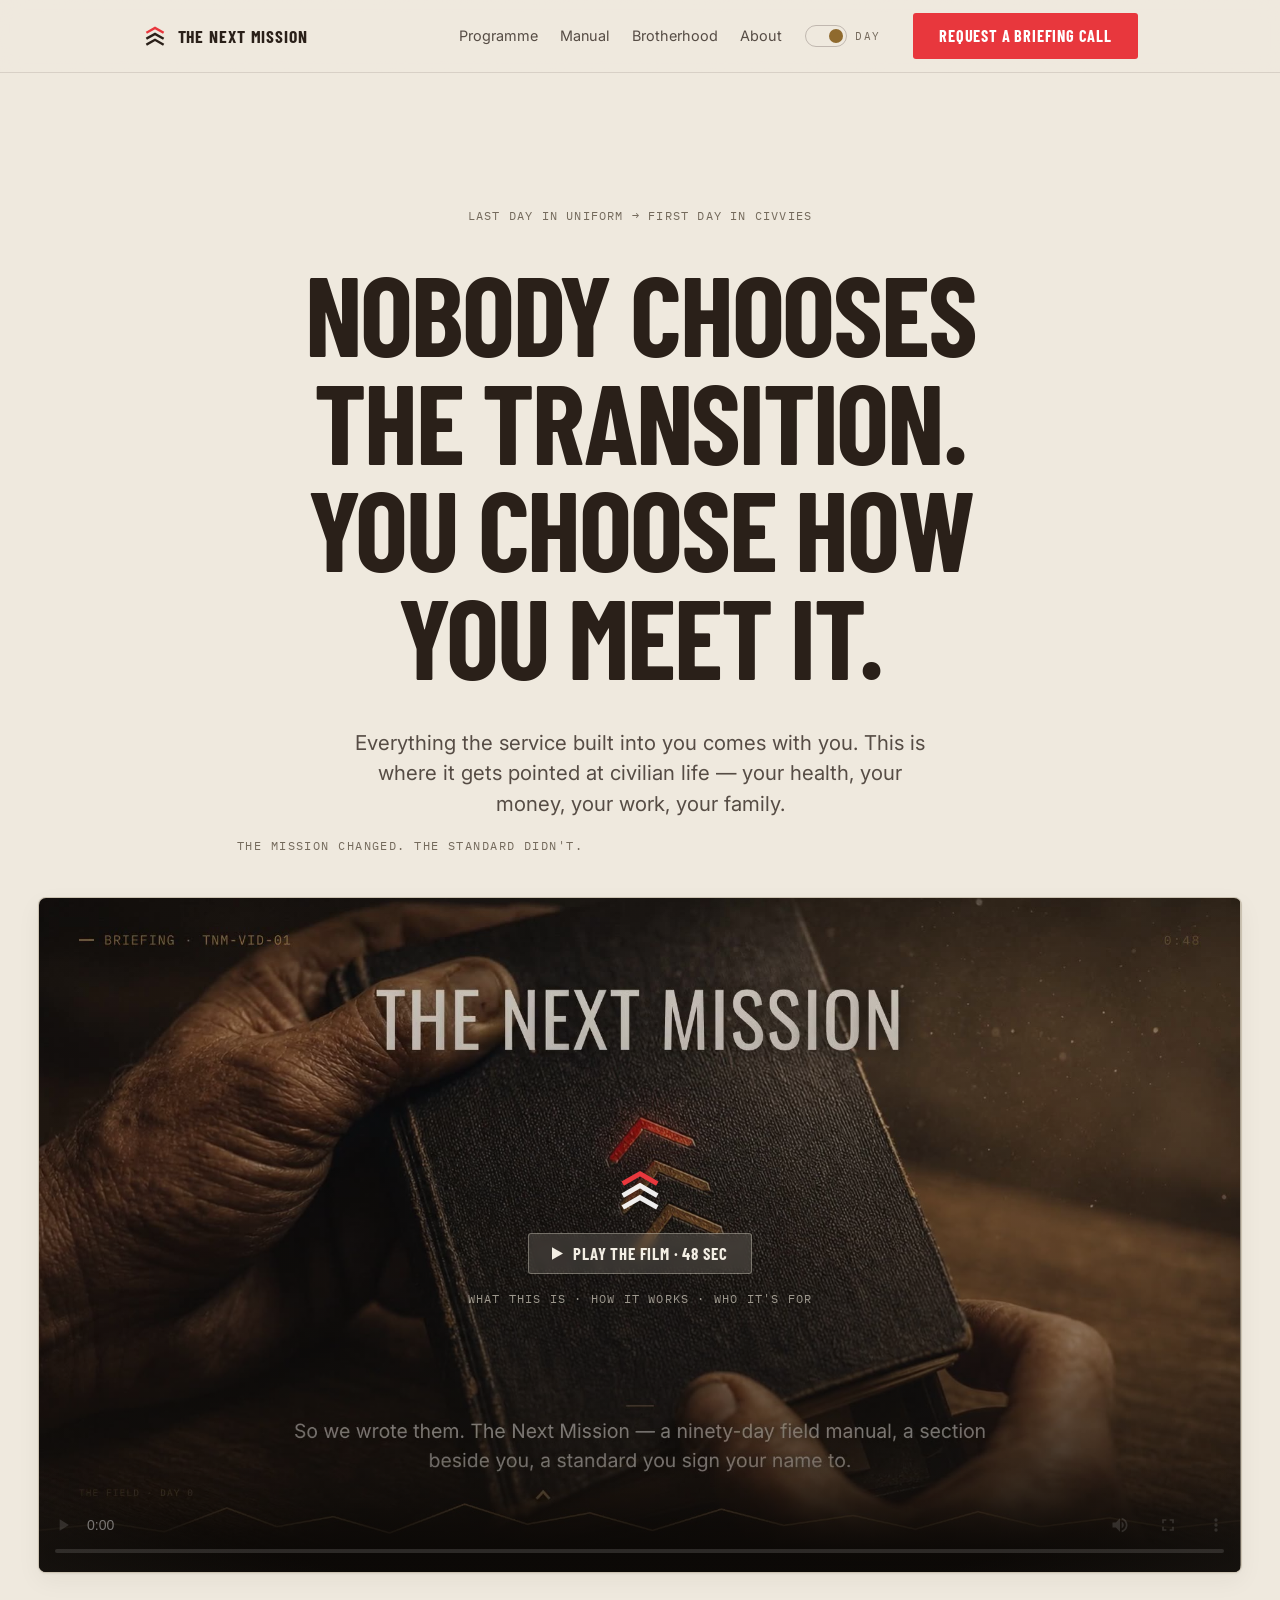
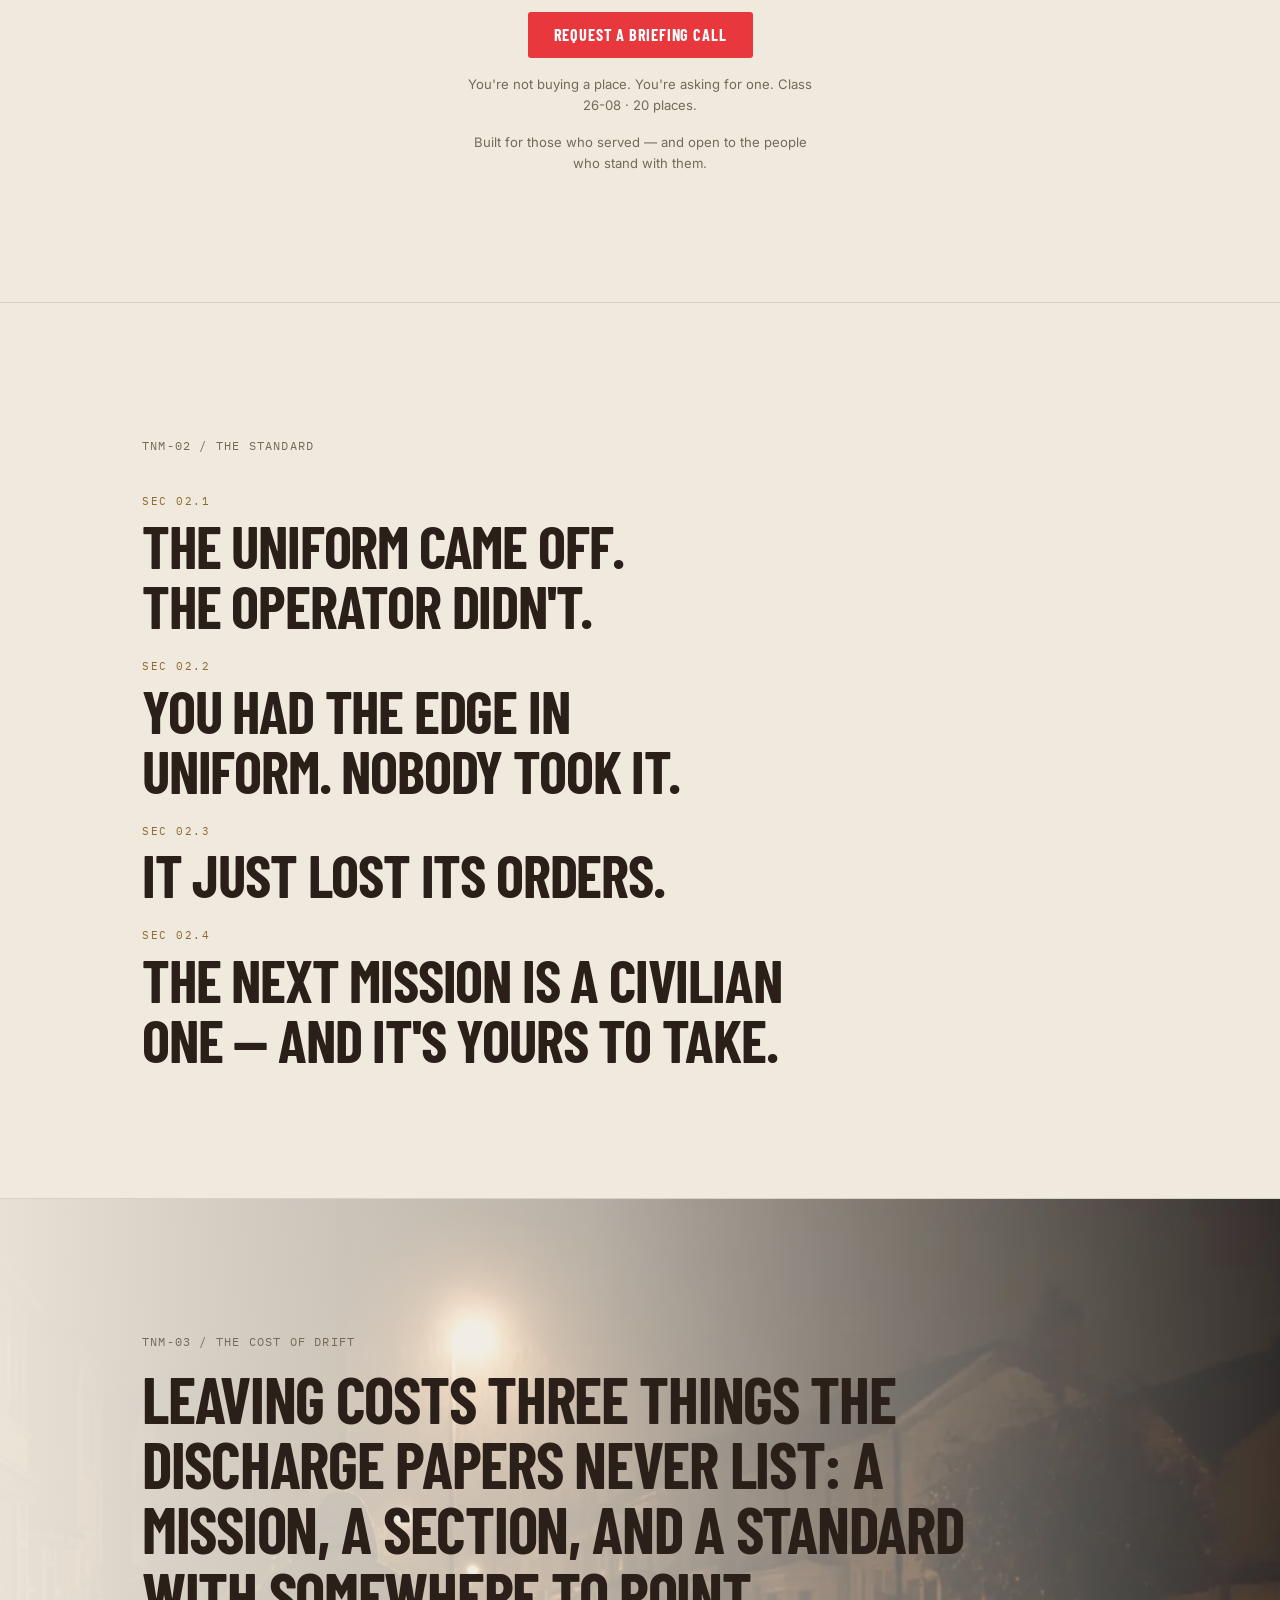
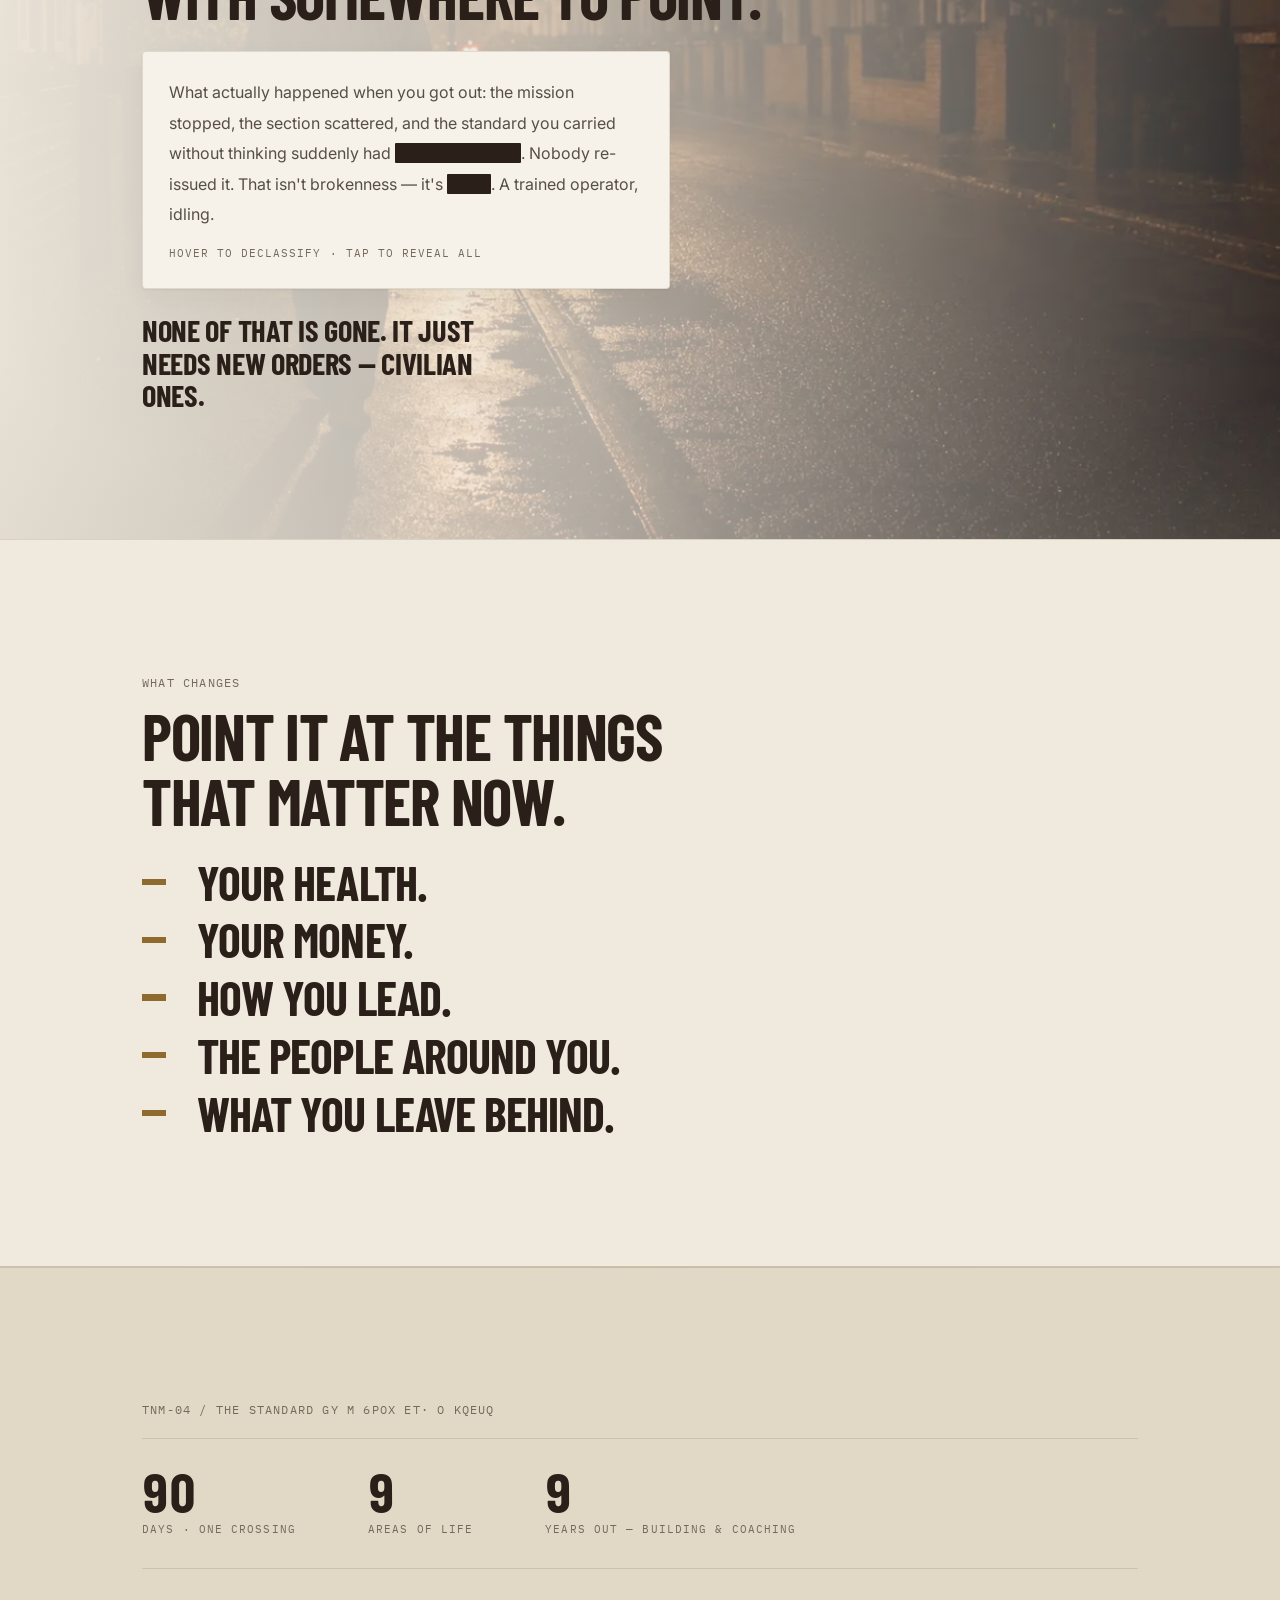
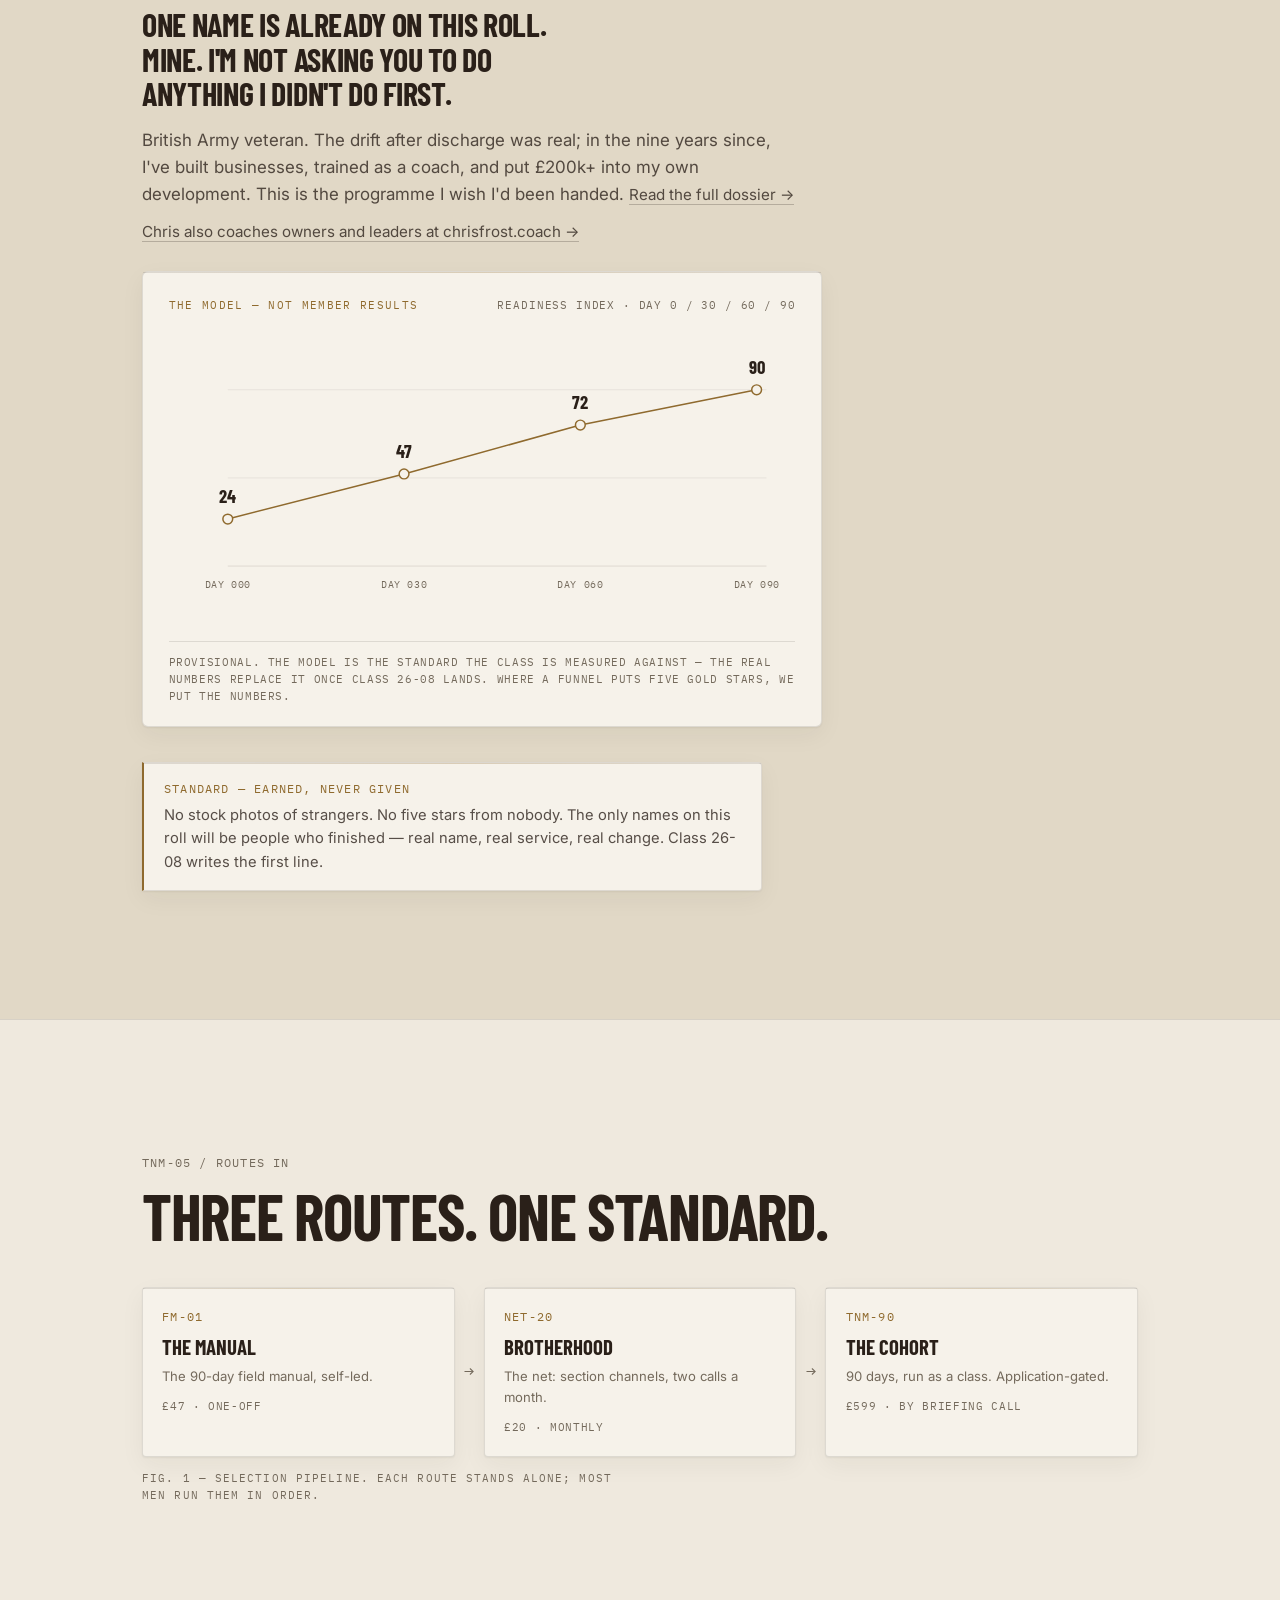
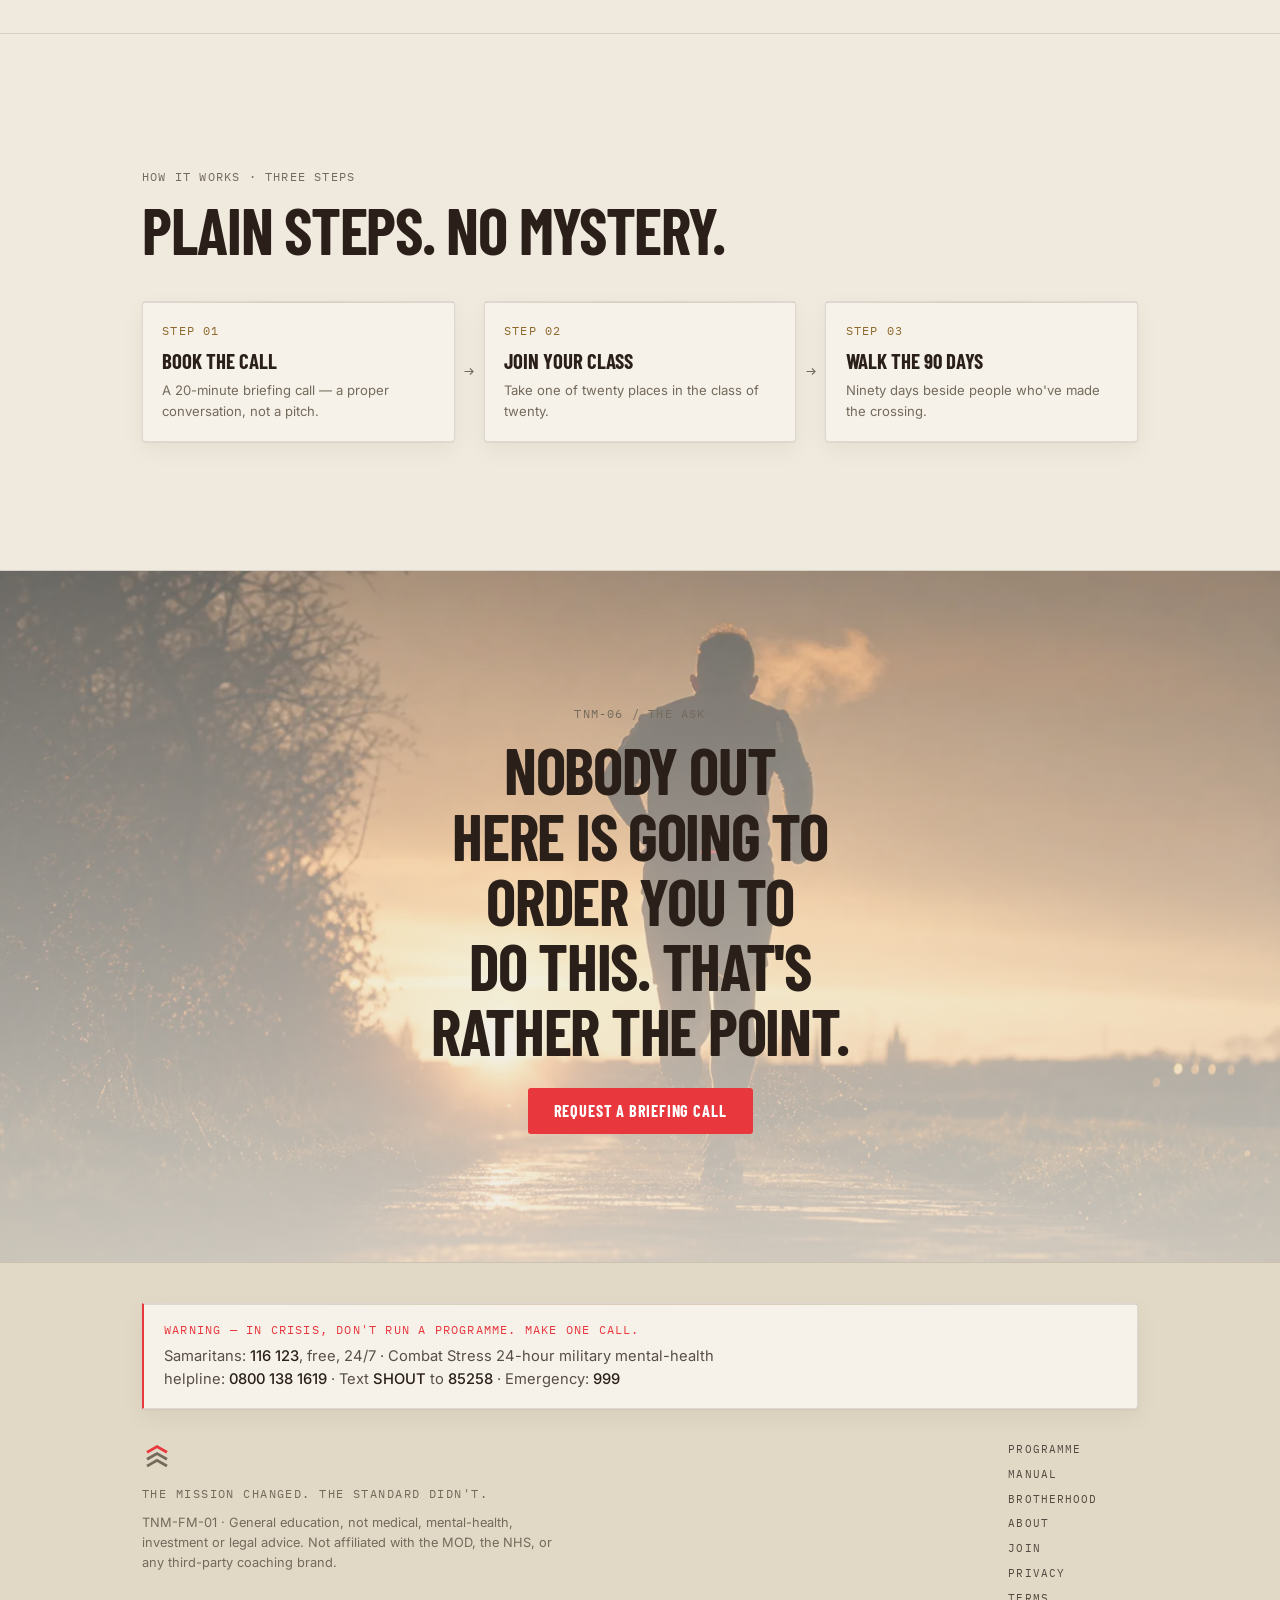
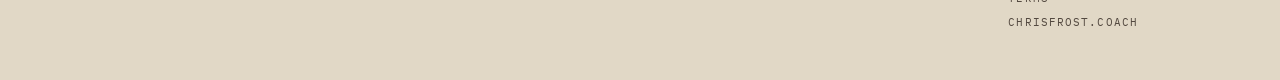
==== commit 12ccfaf5: "Deploy site 2026-07-11 19:51 Co-Authored-By: Claude Fable 5 <noreply@anthropic.com>" ====
--- a/index.html
+++ b/index.html
@@ -3,11 +3,11 @@
 <head>
 <meta charset="utf-8">
 <meta name="viewport" content="width=device-width, initial-scale=1">
-<title>The Next Mission — the field manual for the fight after service</title>
-<meta name="description" content="A 90-day field manual for the fight after service. Built for British veterans. The mission changed. The standard didn't.">
+<title>The Next Mission — the field manual for the life after service</title>
+<meta name="description" content="A 90-day field manual for the life after service. Built for British veterans. The mission changed. The standard didn't.">
 <!-- no-flash day/night init — MUST run in <head> before paint, inlined on every page -->
-<script>(function(){try{var t=localStorage.getItem('tnm-theme');if(t!=='light'&&t!=='dark'){t=matchMedia('(prefers-color-scheme: light)').matches?'light':'dark';}document.documentElement.setAttribute('data-theme',t);}catch(e){}})();</script>
-<meta name="theme-color" content="#1C1613">
+<script>(function(){try{var t=localStorage.getItem('tnm-theme');if(t!=='light'&&t!=='dark'){t='light';}document.documentElement.setAttribute('data-theme',t);}catch(e){}})();</script>
+<meta name="theme-color" content="#EFE9DE">
 <link rel="preconnect" href="https://fonts.googleapis.com">
 <link rel="preconnect" href="https://fonts.gstatic.com" crossorigin>
 <link href="https://fonts.googleapis.com/css2?family=Barlow+Condensed:wght@700&family=Inter:wght@400;500&family=IBM+Plex+Mono:wght@400;600&display=swap" rel="stylesheet" media="print" onload="this.media='all'">
@@ -27,9 +27,9 @@
       <a href="manual.html">Manual</a>
       <a href="brotherhood.html">Brotherhood</a>
       <a href="about.html">About</a>
-      <button class="theme-toggle" id="themetoggle" type="button" aria-pressed="false" aria-label="Switch to day mode" title="Day / Night mode">
+      <button class="theme-toggle" id="themetoggle" type="button" aria-pressed="true" aria-label="Switch to night mode" title="Day / Night mode">
         <span class="tt-track" aria-hidden="true"><span class="tt-thumb"></span></span>
-        <span class="tt-label">Night</span>
+        <span class="tt-label">Day</span>
       </button>
       <a class="btn" href="join.html#call">Request a Briefing Call</a>
     </div>
@@ -38,12 +38,21 @@
 
 <main>
 
-<!-- 01 · HERO — the 40-second briefing film is the hero object, full-bleed + vignetted;
+<style>
+/* page-scoped — snazzier warmth strips; reuse tokens/classes, no palette changes */
+.hero-sub{color:var(--t-body);font-size:clamp(1.05rem,2.4vw,1.28rem);line-height:1.5;max-width:46ch;margin:.2rem auto 1rem}
+.changes{list-style:none;margin:.4rem 0 0;padding:0;display:flex;flex-direction:column;gap:.55rem}
+.changes li{position:relative;padding-left:1.15em;font-family:var(--font-display);font-weight:700;text-transform:uppercase;letter-spacing:-.02em;line-height:1.02;font-size:clamp(1.7rem,4.6vw,3rem);color:var(--t-hi)}
+.changes li::before{content:"";position:absolute;left:0;top:.44em;width:.5em;height:.13em;background:var(--bronze)}
+</style>
+
+<!-- 01 · HERO — the 48-second briefing film is the hero object, full-bleed + vignetted;
      the page's one glow (neutral warm-white key light, night only) sits behind it -->
 <section class="hero glow band-air">
   <div class="wrap hero-in">
-    <span class="code" data-scramble>TNM-01 / FIELD MANUAL FOR THE FIGHT AFTER SERVICE</span>
+    <span class="code" data-scramble>LAST DAY IN UNIFORM → FIRST DAY IN CIVVIES</span>
     <h1 class="hero-h1">Nobody chooses the transition. You choose how you meet it.</h1>
+    <p class="hero-sub">Everything the service built into you comes with you. This is where it gets pointed at civilian life — your health, your money, your work, your family.</p>
     <p class="doctrine">THE MISSION CHANGED. THE STANDARD DIDN'T.</p>
   </div>
 
@@ -53,9 +62,9 @@
         <source src="assets/films/hero.mp4" type="video/mp4">
         Your browser can't play embedded video. <a href="assets/films/hero.mp4">Open the briefing film</a>.
       </video>
-      <button class="film-play" id="filmplay" aria-label="Play the 40-second briefing film">
+      <button class="film-play" id="filmplay" aria-label="Play the 48-second briefing film">
         <span class="film-mark"><svg viewBox="0 0 96 96" aria-hidden="true"><g fill="none" stroke-linecap="square" stroke-width="9"><path d="M20 78 L48 62 L76 78" stroke="rgba(255,255,255,.92)"/><path d="M20 56 L48 40 L76 56" stroke="rgba(255,255,255,.92)"/><path d="M20 34 L48 18 L76 34" stroke="#E8373D"/></g></svg></span>
-        <span class="film-cue"><svg viewBox="0 0 14 16" fill="currentColor" aria-hidden="true"><path d="M0 0 L14 8 L0 16 Z"/></svg> Play the film · 40 sec</span>
+        <span class="film-cue"><svg viewBox="0 0 14 16" fill="currentColor" aria-hidden="true"><path d="M0 0 L14 8 L0 16 Z"/></svg> Play the film · 48 sec</span>
         <span class="code">WHAT THIS IS · HOW IT WORKS · WHO IT'S FOR</span>
       </button>
     </figure>
@@ -64,6 +73,7 @@
   <div class="wrap hero-cta">
     <a class="btn" href="join.html#call">Request a Briefing Call</a>
     <p class="fine">You're not buying a place. You're asking for one. Class 26-08 · 20 places.</p>
+    <p class="fine">Built for those who served — and open to the people who stand with them.</p>
   </div>
 </section>
 
@@ -75,7 +85,7 @@
       <div class="creed-line"><span class="creed-code">SEC 02.1</span><span class="creed-mask"><span class="creed-txt">The uniform came off. The operator didn't.</span></span></div>
       <div class="creed-line"><span class="creed-code">SEC 02.2</span><span class="creed-mask"><span class="creed-txt">You had the edge in uniform. Nobody took it.</span></span></div>
       <div class="creed-line"><span class="creed-code">SEC 02.3</span><span class="creed-mask"><span class="creed-txt">It just lost its orders.</span></span></div>
-      <div class="creed-line"><span class="creed-code">SEC 02.4</span><span class="creed-mask"><span class="creed-txt">The next mission is yours to take.</span></span></div>
+      <div class="creed-line"><span class="creed-code">SEC 02.4</span><span class="creed-mask"><span class="creed-txt">The next mission is a civilian one — and it's yours to take.</span></span></div>
     </div>
   </div>
 </section>
@@ -96,6 +106,22 @@
       <p>What actually happened when you got out: the mission stopped, the section scattered, and the standard you carried without thinking suddenly had <span class="blk">nowhere to point</span>. Nobody re-issued it. That isn't brokenness — it's <span class="blk">waste</span>. A trained operator, idling.</p>
       <span class="hint">Hover to declassify · tap to reveal all</span>
     </div>
+    <p class="gap-copy reveal" style="margin-top:1.6rem;font-family:var(--font-display);font-weight:700;text-transform:uppercase;letter-spacing:-.01em;line-height:1.06;color:var(--t-hi);font-size:clamp(1.3rem,3vw,1.9rem);max-width:24ch">None of that is gone. It just needs new orders — civilian ones.</p>
+  </div>
+</section>
+
+<!-- 03.5 · WHAT CHANGES — warm, benefit-led life-language strip (snazzier move #3) -->
+<section class="band-air">
+  <div class="wrap reveal">
+    <span class="code">WHAT CHANGES</span>
+    <h2 class="big" style="margin:.5rem 0 1.5rem;max-width:20ch">Point it at the things that matter now.</h2>
+    <ul class="changes">
+      <li>Your health.</li>
+      <li>Your money.</li>
+      <li>How you lead.</li>
+      <li>The people around you.</li>
+      <li>What you leave behind.</li>
+    </ul>
   </div>
 </section>
 
@@ -106,15 +132,16 @@
     <span class="code" data-scramble>TNM-04 / THE STANDARD IS A MAN, NOT A CURVE</span>
 
     <div class="provenance">
-      <div class="prov"><b>90</b><span>Days · one operation</span></div>
-      <div class="prov"><b>9</b><span>Fronts · one campaign</span></div>
-      <div class="prov"><b>20+</b><span>Years in business</span></div>
+      <div class="prov"><b>90</b><span>Days · one crossing</span></div>
+      <div class="prov"><b>9</b><span>Areas of life</span></div>
+      <div class="prov"><b>9</b><span>Years out — building & coaching</span></div>
     </div>
 
     <blockquote style="font-size:clamp(1.4rem,3.4vw,2rem);color:var(--t-hi);max-width:30ch;font-family:var(--font-display);text-transform:uppercase;font-weight:700;line-height:1.08;letter-spacing:-.01em;margin:0 0 1rem">
       One name is already on this roll. Mine. I'm not asking you to do anything I didn't do first.
     </blockquote>
-    <p class="lead" style="margin-bottom:1.4rem">British Army veteran. The drift after discharge was real; twenty-odd years in business and £200k+ of my own training later, this is the operation I wish I'd been handed. <a class="textlink" href="about.html">Read the full dossier →</a></p>
+    <p class="lead" style="margin-bottom:.6rem">British Army veteran. The drift after discharge was real; in the nine years since, I've built businesses, trained as a coach, and put £200k+ into my own development. This is the programme I wish I'd been handed. <a class="textlink" href="about.html">Read the full dossier →</a></p>
+    <p style="margin:0 0 1.4rem"><a class="textlink" href="https://chrisfrost.coach">Chris also coaches owners and leaders at chrisfrost.coach →</a></p>
 
     <!-- 0/30/60/90 Trajectory Chart — brass readiness dial (§5 #5), labelled THE MODEL -->
     <figure class="traj" aria-label="The model: 0/30/60/90 readiness trajectory. Not member results.">
@@ -140,12 +167,12 @@
         <text class="daycode" x="420" y="262" text-anchor="middle">DAY 060</text>
         <text class="daycode" x="600" y="262" text-anchor="middle">DAY 090</text>
       </svg>
-      <figcaption class="traj-foot">Provisional. The model is the standard the class is measured against — real deltas replace it once Class 26-08 lands. Where a funnel puts five gold stars, we put the numbers.</figcaption>
+      <figcaption class="traj-foot">Provisional. The model is the standard the class is measured against — the real numbers replace it once Class 26-08 lands. Where a funnel puts five gold stars, we put the numbers.</figcaption>
     </figure>
 
     <div class="advisory brass" style="margin-top:2.2rem">
       <span class="code">STANDARD — EARNED, NEVER GIVEN</span>
-      <p>No stock photos of strangers. No five stars from nobody. The only names on this roll will be men who finished — real name, real service, real delta. Class 26-08 writes the first line.</p>
+      <p>No stock photos of strangers. No five stars from nobody. The only names on this roll will be people who finished — real name, real service, real change. Class 26-08 writes the first line.</p>
     </div>
   </div>
 </section>
@@ -163,18 +190,42 @@
       </a>
       <div class="pipe-arrow" aria-hidden="true">→</div>
       <a class="pipe-node" href="brotherhood.html">
-        <span class="code">NET-39</span><b>Brotherhood</b>
+        <span class="code">NET-20</span><b>Brotherhood</b>
         <small>The net: section channels, two calls a month.</small>
-        <span class="p">£39 · MONTHLY</span>
+        <span class="p">£20 · MONTHLY</span>
       </a>
       <div class="pipe-arrow" aria-hidden="true">→</div>
       <a class="pipe-node" href="programme.html">
         <span class="code">TNM-90</span><b>The Cohort</b>
         <small>90 days, run as a class. Application-gated.</small>
-        <span class="p">£497 · BY BRIEFING CALL</span>
+        <span class="p">£599 · BY BRIEFING CALL</span>
       </a>
     </div>
     <p class="fig-cap">FIG. 1 — SELECTION PIPELINE. EACH ROUTE STANDS ALONE; MOST MEN RUN THEM IN ORDER.</p>
+  </div>
+</section>
+
+<!-- 05.5 · HOW IT WORKS — three warm steps, reusing the pipeline layout (snazzier move #4) -->
+<section class="band-air">
+  <div class="wrap reveal">
+    <span class="code">HOW IT WORKS · THREE STEPS</span>
+    <h2 class="big" style="margin-top:.5rem">Plain steps. No mystery.</h2>
+    <div class="pipeline">
+      <div class="pipe-node">
+        <span class="code">STEP 01</span><b>Book the call</b>
+        <small>A 20-minute briefing call — a proper conversation, not a pitch.</small>
+      </div>
+      <div class="pipe-arrow" aria-hidden="true">→</div>
+      <div class="pipe-node">
+        <span class="code">STEP 02</span><b>Join your class</b>
+        <small>Take one of twenty places in the class of twenty.</small>
+      </div>
+      <div class="pipe-arrow" aria-hidden="true">→</div>
+      <div class="pipe-node">
+        <span class="code">STEP 03</span><b>Walk the 90 days</b>
+        <small>Ninety days beside people who've made the crossing.</small>
+      </div>
+    </div>
   </div>
 </section>
 
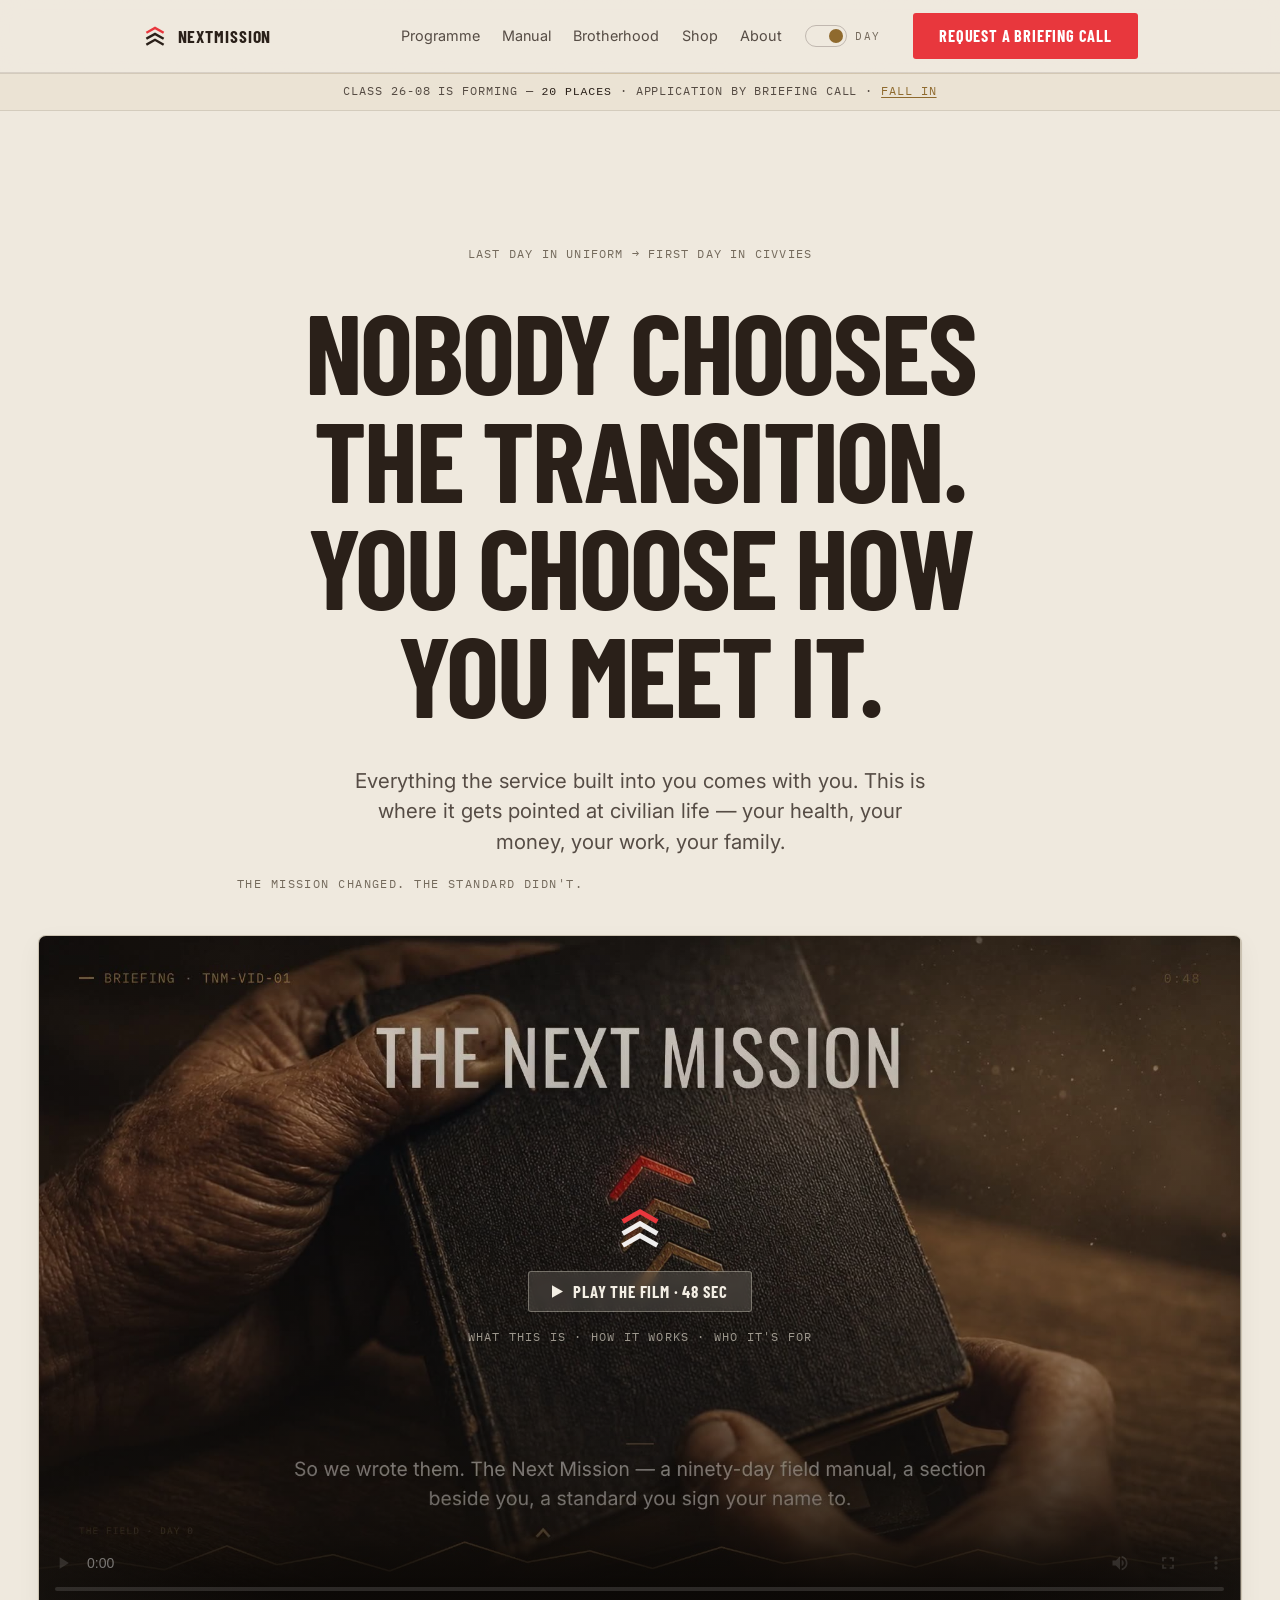
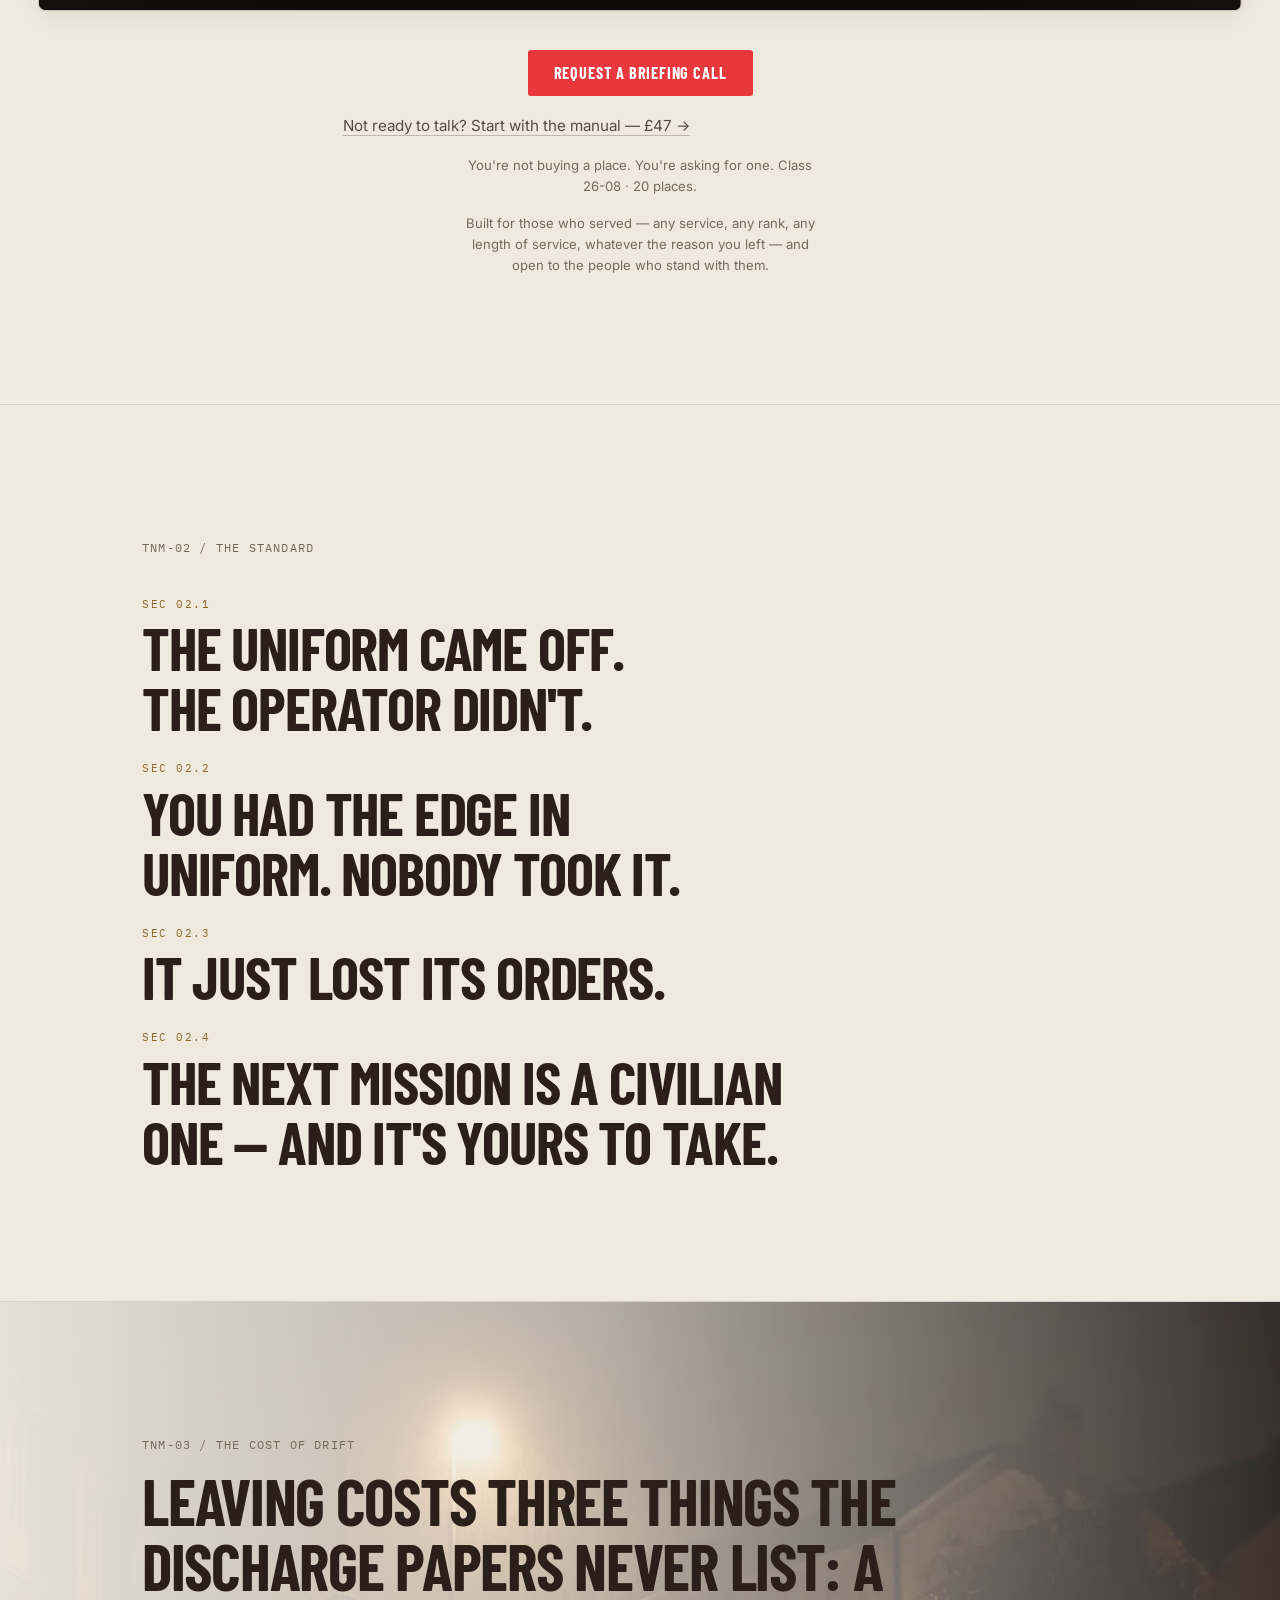
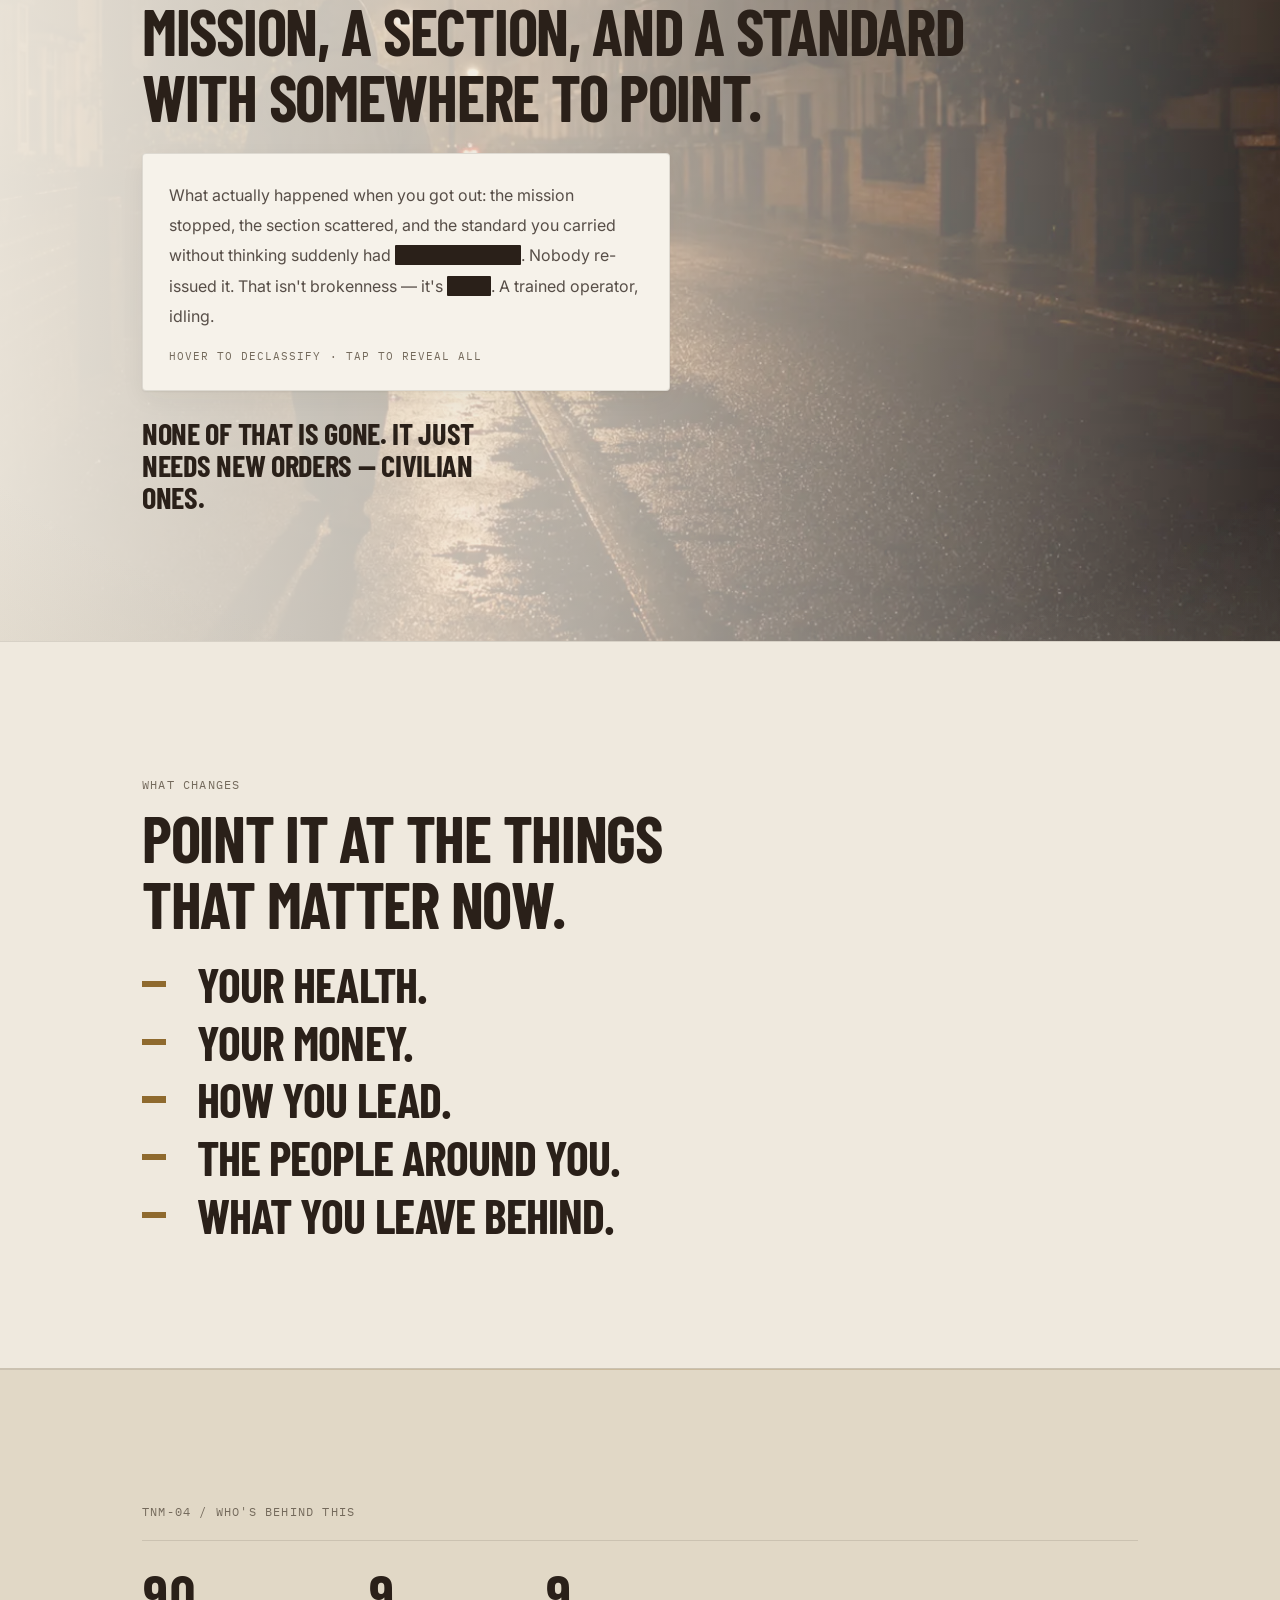
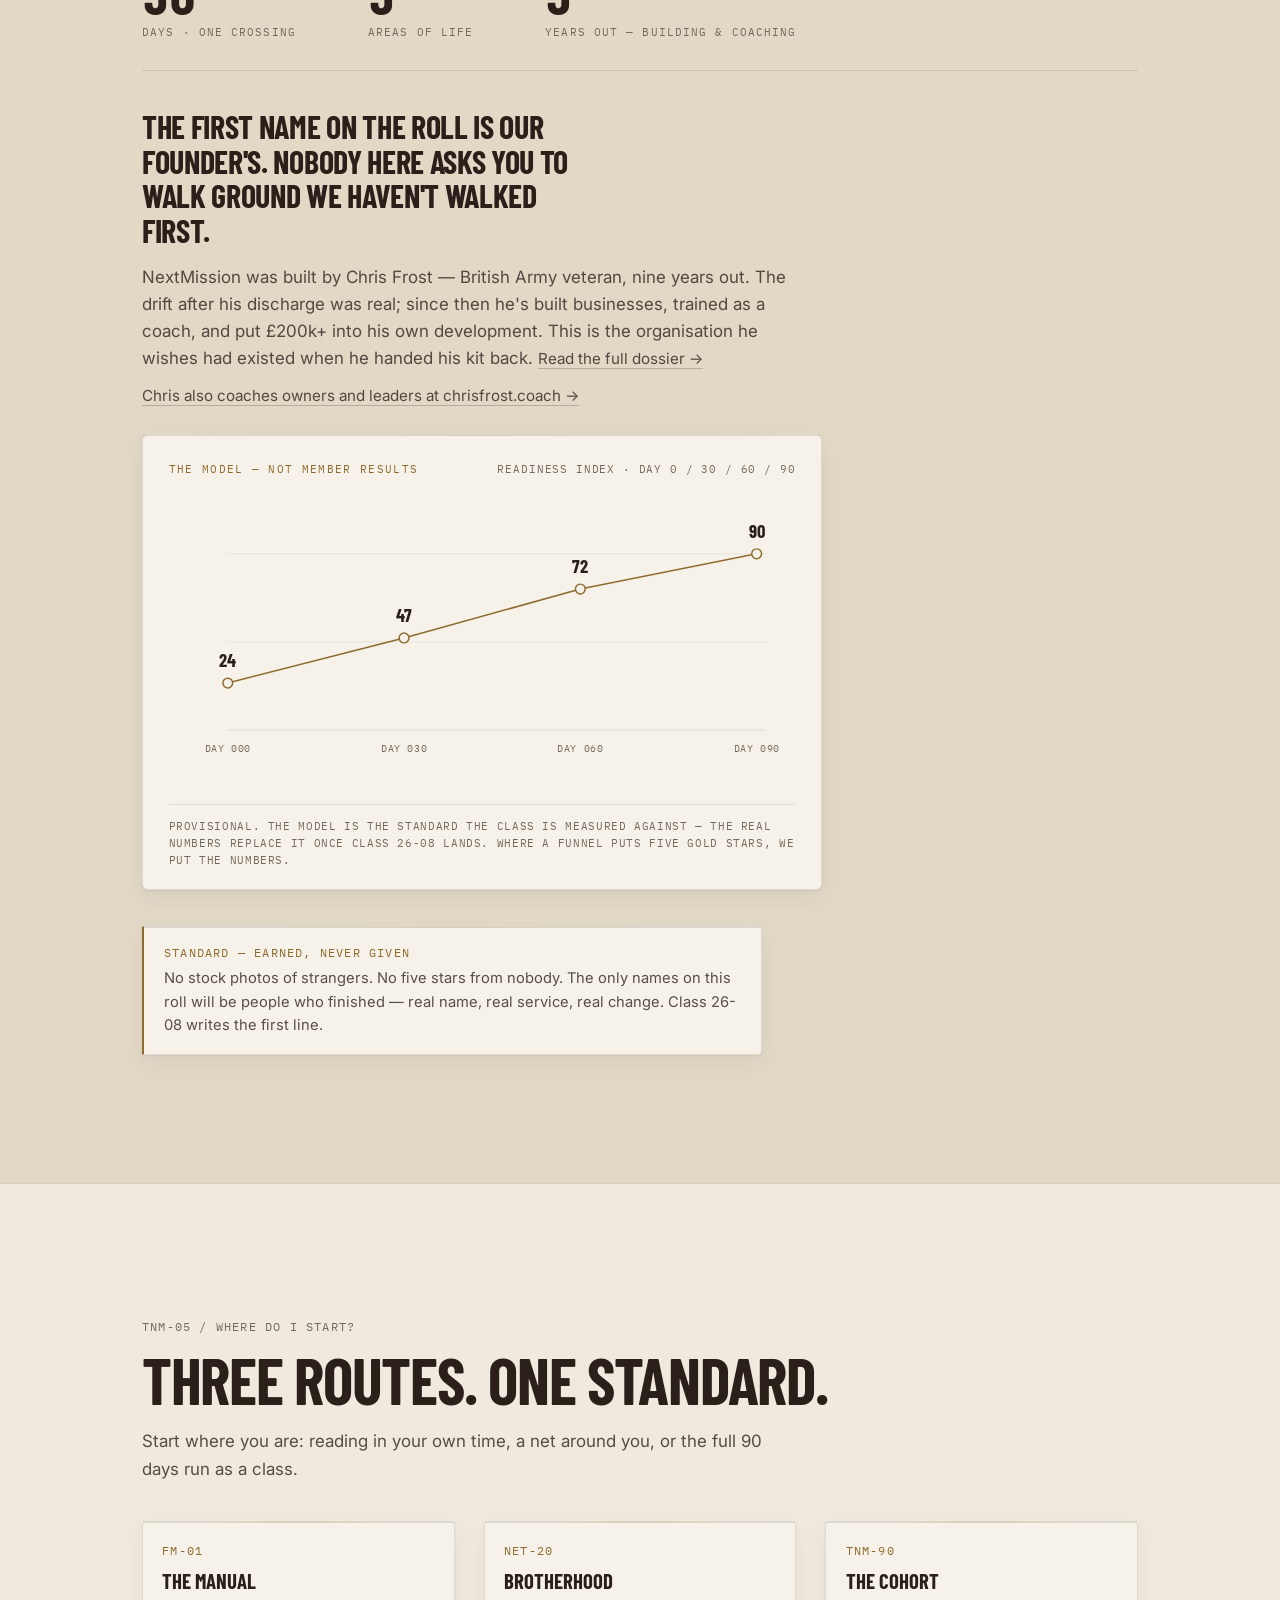
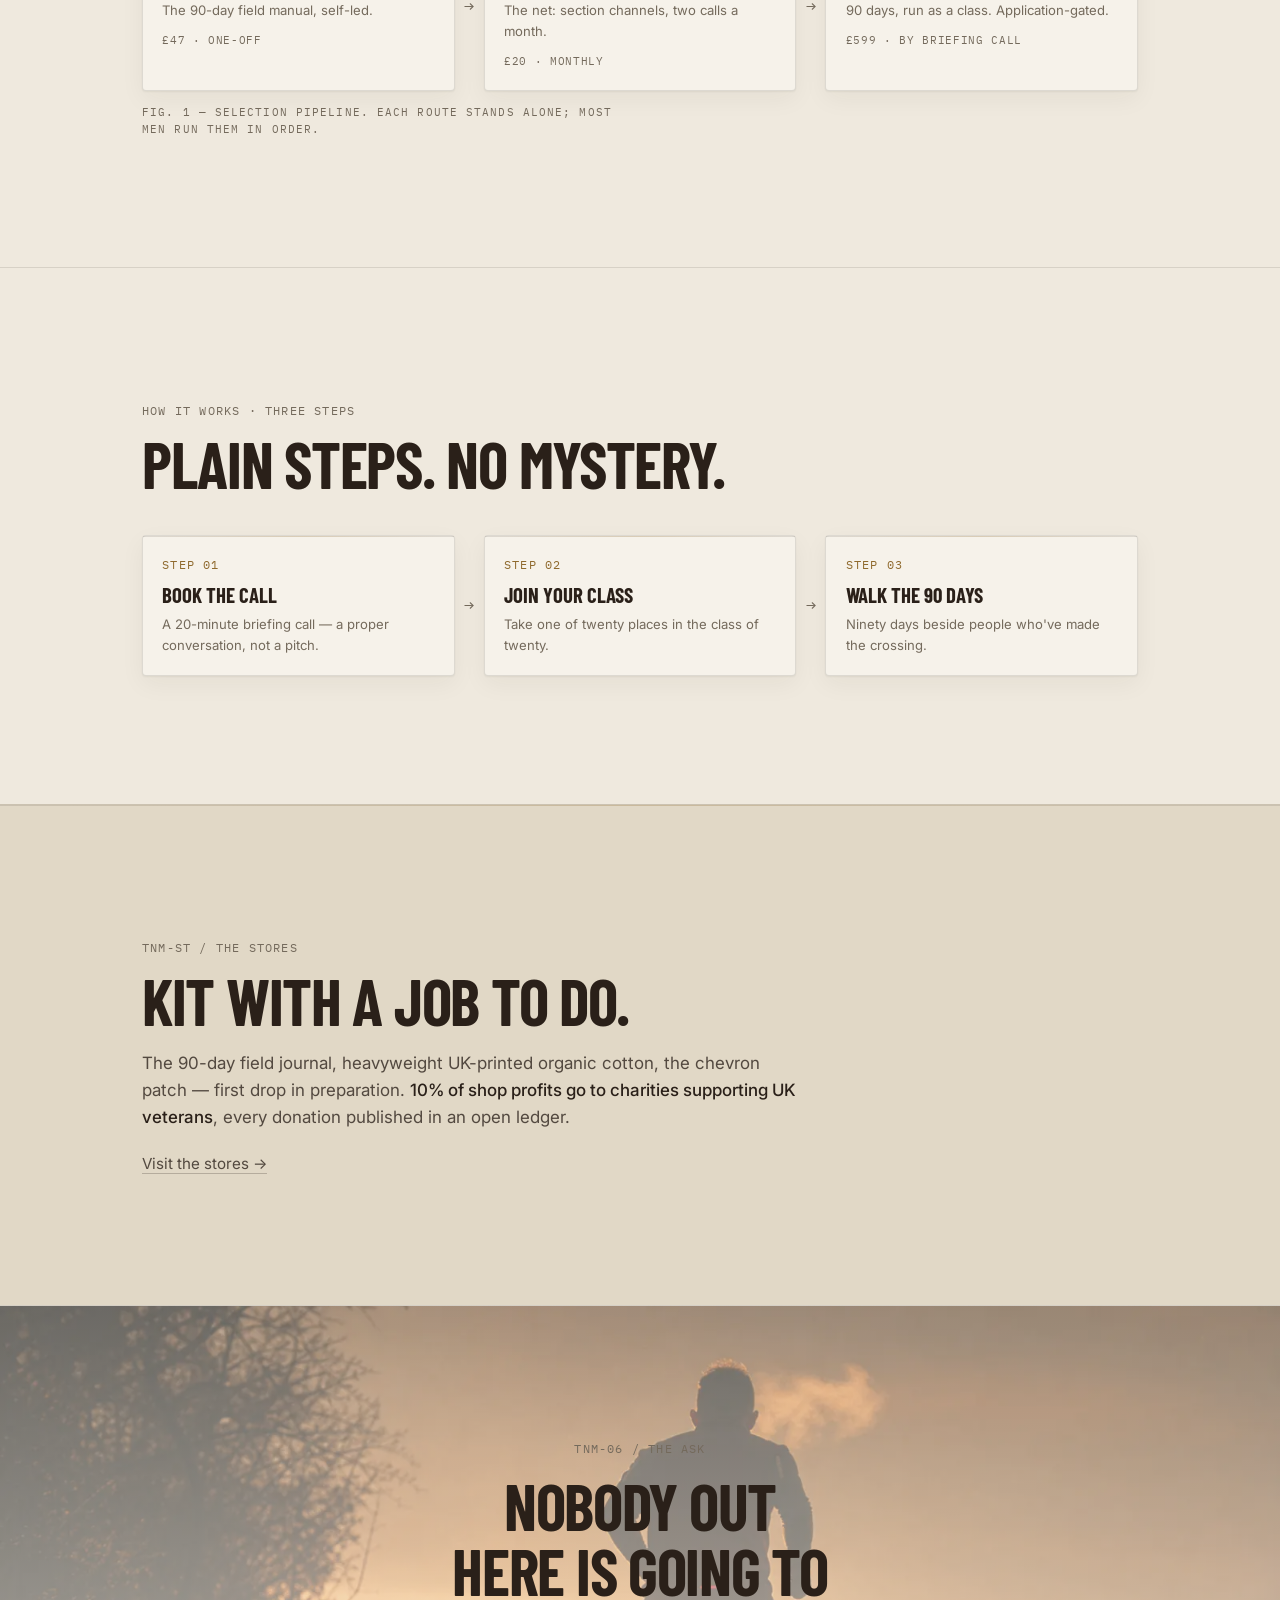
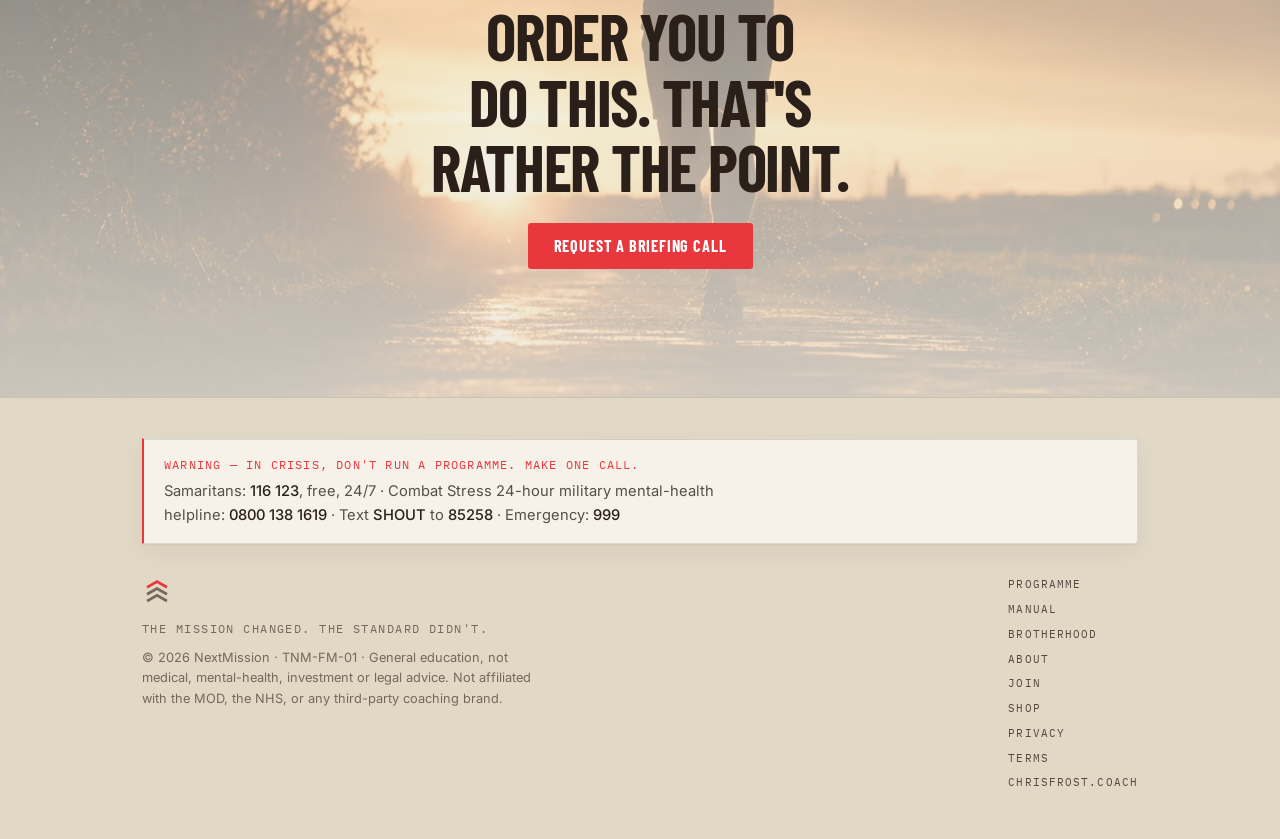
==== commit 2c5e6a96: "Deploy site 2026-07-17 15:38 Co-Authored-By: Claude Fable 5 <noreply@anthropic.com>" ====
--- a/index.html
+++ b/index.html
@@ -3,8 +3,8 @@
 <head>
 <meta charset="utf-8">
 <meta name="viewport" content="width=device-width, initial-scale=1">
-<title>The Next Mission — the field manual for the life after service</title>
-<meta name="description" content="A 90-day field manual for the life after service. Built for British veterans. The mission changed. The standard didn't.">
+<title>NextMission — The 90-Day Military-to-Civilian Transition Programme for UK Veterans</title>
+<meta name="description" content="NextMission runs The Next Mission: a 90-day field manual, a standing community and a coached cohort for British veterans crossing from service to civilian life. The mission changed. The standard didn't.">
 <!-- no-flash day/night init — MUST run in <head> before paint, inlined on every page -->
 <script>(function(){try{var t=localStorage.getItem('tnm-theme');if(t!=='light'&&t!=='dark'){t='light';}document.documentElement.setAttribute('data-theme',t);}catch(e){}})();</script>
 <meta name="theme-color" content="#EFE9DE">
@@ -13,19 +13,35 @@
 <link href="https://fonts.googleapis.com/css2?family=Barlow+Condensed:wght@700&family=Inter:wght@400;500&family=IBM+Plex+Mono:wght@400;600&display=swap" rel="stylesheet" media="print" onload="this.media='all'">
 <noscript><link href="https://fonts.googleapis.com/css2?family=Barlow+Condensed:wght@700&family=Inter:wght@400;500&family=IBM+Plex+Mono:wght@400;600&display=swap" rel="stylesheet"></noscript>
 <link rel="stylesheet" href="assets/site.css">
+<link rel="canonical" href="https://nextmission.co.uk/">
+<link rel="icon" href="assets/favicon.svg" type="image/svg+xml">
+<meta property="og:site_name" content="NextMission">
+<meta property="og:type" content="website">
+<meta property="og:title" content="NextMission — The 90-Day Military-to-Civilian Transition Programme for UK Veterans">
+<meta property="og:description" content="NextMission runs The Next Mission: a 90-day field manual, a standing community and a coached cohort for British veterans crossing from service to civilian life. The mission changed. The standard didn't.">
+<meta property="og:url" content="https://nextmission.co.uk/">
+<meta property="og:image" content="https://nextmission.co.uk/assets/films/hero-poster.jpg">
+<meta property="og:locale" content="en_GB">
+<meta name="twitter:card" content="summary_large_image">
+<meta name="twitter:title" content="NextMission — The 90-Day Military-to-Civilian Transition Programme for UK Veterans">
+<meta name="twitter:description" content="NextMission runs The Next Mission: a 90-day field manual, a standing community and a coached cohort for British veterans crossing from service to civilian life. The mission changed. The standard didn't.">
+<meta name="twitter:image" content="https://nextmission.co.uk/assets/films/hero-poster.jpg">
+<script type="application/ld+json">{"@context":"https://schema.org","@type":"Organization","name":"NextMission","url":"https://nextmission.co.uk/","logo":"https://nextmission.co.uk/assets/favicon.svg","slogan":"The mission changed. The standard didn't.","description":"NextMission builds transition programmes for British veterans: a 90-day field manual, a standing community, and a coached cohort for the crossing from service to civilian life.","founder":{"@type":"Person","name":"Chris Frost","jobTitle":"Founder","sameAs":"https://chrisfrost.coach"},"areaServed":"GB"}</script>
+<script type="application/ld+json">{"@context":"https://schema.org","@type":"WebSite","name":"NextMission","alternateName":"The Next Mission","url":"https://nextmission.co.uk/"}</script>
 </head>
 <body>
 
 <nav class="nav" aria-label="Main">
   <div class="nav-in">
-    <a class="brand" href="index.html" aria-label="The Next Mission home">
+    <a class="brand" href="index.html" aria-label="NextMission home">
       <svg width="26" height="26" viewBox="0 0 96 96" aria-hidden="true"><g fill="none" stroke-linecap="square" stroke-width="9"><path d="M20 78 L48 62 L76 78" stroke="currentColor"/><path d="M20 56 L48 40 L76 56" stroke="currentColor"/><path d="M20 34 L48 18 L76 34" stroke="#E8373D"/></g></svg>
-      <b>THE NEXT MISSION</b>
+      <b>NEXTMISSION</b>
     </a>
     <div class="nav-links">
       <a href="programme.html">Programme</a>
       <a href="manual.html">Manual</a>
       <a href="brotherhood.html">Brotherhood</a>
+      <a href="shop.html">Shop</a>
       <a href="about.html">About</a>
       <button class="theme-toggle" id="themetoggle" type="button" aria-pressed="true" aria-label="Switch to night mode" title="Day / Night mode">
         <span class="tt-track" aria-hidden="true"><span class="tt-thumb"></span></span>
@@ -35,6 +51,9 @@
     </div>
   </div>
 </nav>
+
+<!-- intake banner — the one true deadline device (competitor pattern: hard cohort window, no fake scarcity) -->
+<div class="intake-bar">CLASS 26-08 IS FORMING — <strong>20 PLACES</strong> · APPLICATION BY BRIEFING CALL · <a href="join.html#call">FALL IN</a></div>
 
 <main>
 
@@ -72,8 +91,9 @@
 
   <div class="wrap hero-cta">
     <a class="btn" href="join.html#call">Request a Briefing Call</a>
+    <p style="margin-top:1rem"><a class="textlink" href="manual.html">Not ready to talk? Start with the manual — £47 →</a></p>
     <p class="fine">You're not buying a place. You're asking for one. Class 26-08 · 20 places.</p>
-    <p class="fine">Built for those who served — and open to the people who stand with them.</p>
+    <p class="fine">Built for those who served — any service, any rank, any length of service, whatever the reason you left — and open to the people who stand with them.</p>
   </div>
 </section>
 
@@ -129,7 +149,7 @@
      the 0/30/60/90 model chart #5, and the "EARNED, NEVER GIVEN" honesty frame ⑨ -->
 <section class="band-doc proof">
   <div class="wrap reveal">
-    <span class="code" data-scramble>TNM-04 / THE STANDARD IS A MAN, NOT A CURVE</span>
+    <span class="code" data-scramble>TNM-04 / WHO'S BEHIND THIS</span>
 
     <div class="provenance">
       <div class="prov"><b>90</b><span>Days · one crossing</span></div>
@@ -138,9 +158,9 @@
     </div>
 
     <blockquote style="font-size:clamp(1.4rem,3.4vw,2rem);color:var(--t-hi);max-width:30ch;font-family:var(--font-display);text-transform:uppercase;font-weight:700;line-height:1.08;letter-spacing:-.01em;margin:0 0 1rem">
-      One name is already on this roll. Mine. I'm not asking you to do anything I didn't do first.
+      The first name on the roll is our founder's. Nobody here asks you to walk ground we haven't walked first.
     </blockquote>
-    <p class="lead" style="margin-bottom:.6rem">British Army veteran. The drift after discharge was real; in the nine years since, I've built businesses, trained as a coach, and put £200k+ into my own development. This is the programme I wish I'd been handed. <a class="textlink" href="about.html">Read the full dossier →</a></p>
+    <p class="lead" style="margin-bottom:.6rem">NextMission was built by Chris Frost — British Army veteran, nine years out. The drift after his discharge was real; since then he's built businesses, trained as a coach, and put £200k+ into his own development. This is the organisation he wishes had existed when he handed his kit back. <a class="textlink" href="about.html">Read the full dossier →</a></p>
     <p style="margin:0 0 1.4rem"><a class="textlink" href="https://chrisfrost.coach">Chris also coaches owners and leaders at chrisfrost.coach →</a></p>
 
     <!-- 0/30/60/90 Trajectory Chart — brass readiness dial (§5 #5), labelled THE MODEL -->
@@ -180,8 +200,9 @@
 <!-- 05 · PIPELINE — three routes in, one standard -->
 <section class="band-air">
   <div class="wrap reveal">
-    <span class="code" data-scramble>TNM-05 / ROUTES IN</span>
+    <span class="code" data-scramble>TNM-05 / WHERE DO I START?</span>
     <h2 class="big" style="margin-top:.5rem">Three routes. One standard.</h2>
+    <p class="lead" style="margin-top:1rem">Start where you are: reading in your own time, a net around you, or the full 90 days run as a class.</p>
     <div class="pipeline">
       <a class="pipe-node" href="manual.html">
         <span class="code">FM-01</span><b>The Manual</b>
@@ -229,6 +250,16 @@
   </div>
 </section>
 
+<!-- 05.7 · THE STORES — cross-promo strip; textlink only (one red per viewport stays with the CTA) -->
+<section class="band-doc">
+  <div class="wrap reveal">
+    <span class="code" data-scramble>TNM-ST / THE STORES</span>
+    <h2 class="big" style="margin:.5rem 0 1rem">Kit with a job to do.</h2>
+    <p class="lead" style="margin-bottom:1.2rem">The 90-day field journal, heavyweight UK-printed organic cotton, the chevron patch — first drop in preparation. <strong>10% of shop profits go to charities supporting UK veterans</strong>, every donation published in an open ledger.</p>
+    <a class="textlink" href="shop.html">Visit the stores →</a>
+  </div>
+</section>
+
 <!-- 06 · THE ASK — atmospheric close band ⑫ + the one red CTA -->
 <section class="band-scene close" aria-labelledby="ask-h">
   <div class="scene-media" aria-hidden="true">
@@ -260,7 +291,7 @@
       <div>
         <svg width="30" height="30" viewBox="0 0 96 96" aria-hidden="true"><g fill="none" stroke-linecap="square" stroke-width="9"><path d="M20 78 L48 62 L76 78" stroke="currentColor"/><path d="M20 56 L48 40 L76 56" stroke="currentColor"/><path d="M20 34 L48 18 L76 34" stroke="#E8373D"/></g></svg>
         <p class="doctrine" style="margin-top:.8rem">THE MISSION CHANGED. THE STANDARD DIDN'T.</p>
-        <p class="fine">TNM-FM-01 · General education, not medical, mental-health, investment or legal advice. Not affiliated with the MOD, the NHS, or any third-party coaching brand.</p>
+        <p class="fine">© 2026 NextMission · TNM-FM-01 · General education, not medical, mental-health, investment or legal advice. Not affiliated with the MOD, the NHS, or any third-party coaching brand.</p>
       </div>
       <nav aria-label="Footer">
         <a href="programme.html">PROGRAMME</a>
@@ -268,6 +299,7 @@
         <a href="brotherhood.html">BROTHERHOOD</a>
         <a href="about.html">ABOUT</a>
         <a href="join.html">JOIN</a>
+        <a href="shop.html">SHOP</a>
         <a href="privacy.html">PRIVACY</a>
         <a href="terms.html">TERMS</a>
         <a href="https://chrisfrost.coach">CHRISFROST.COACH</a>
